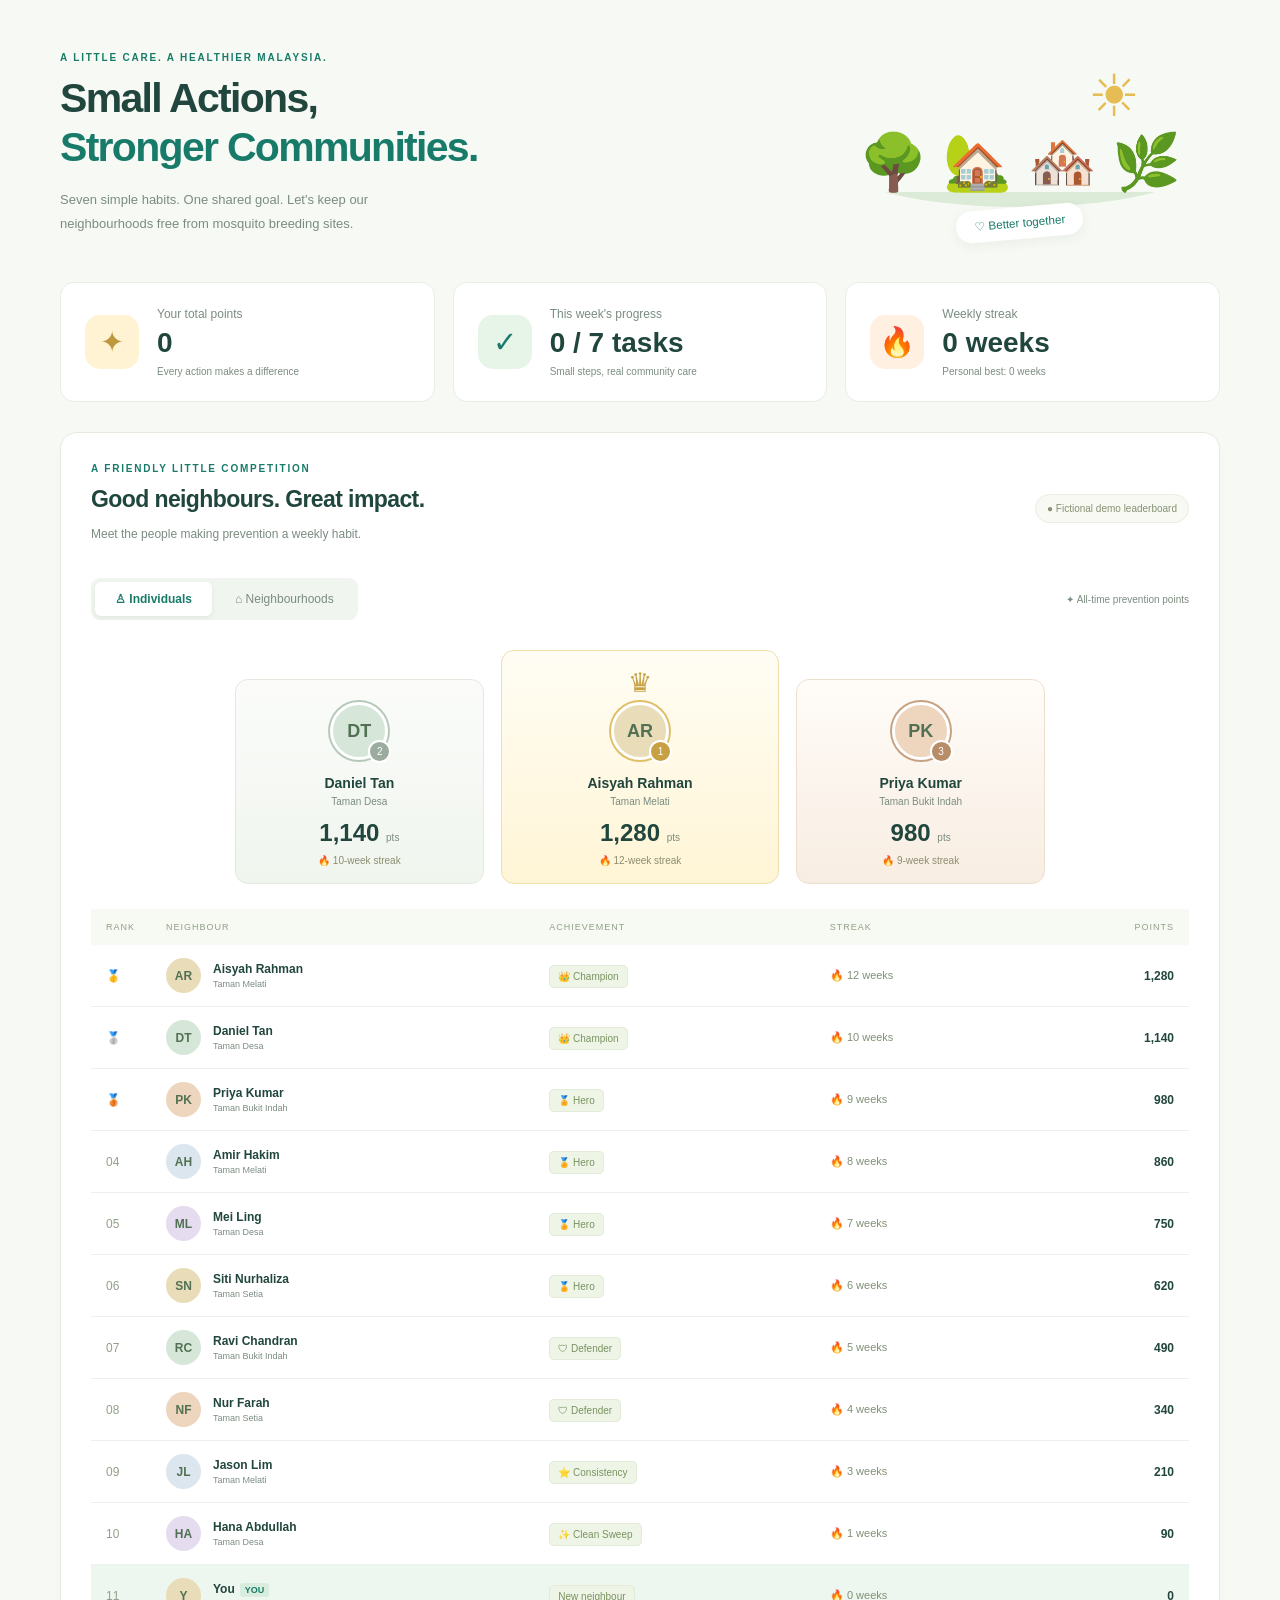
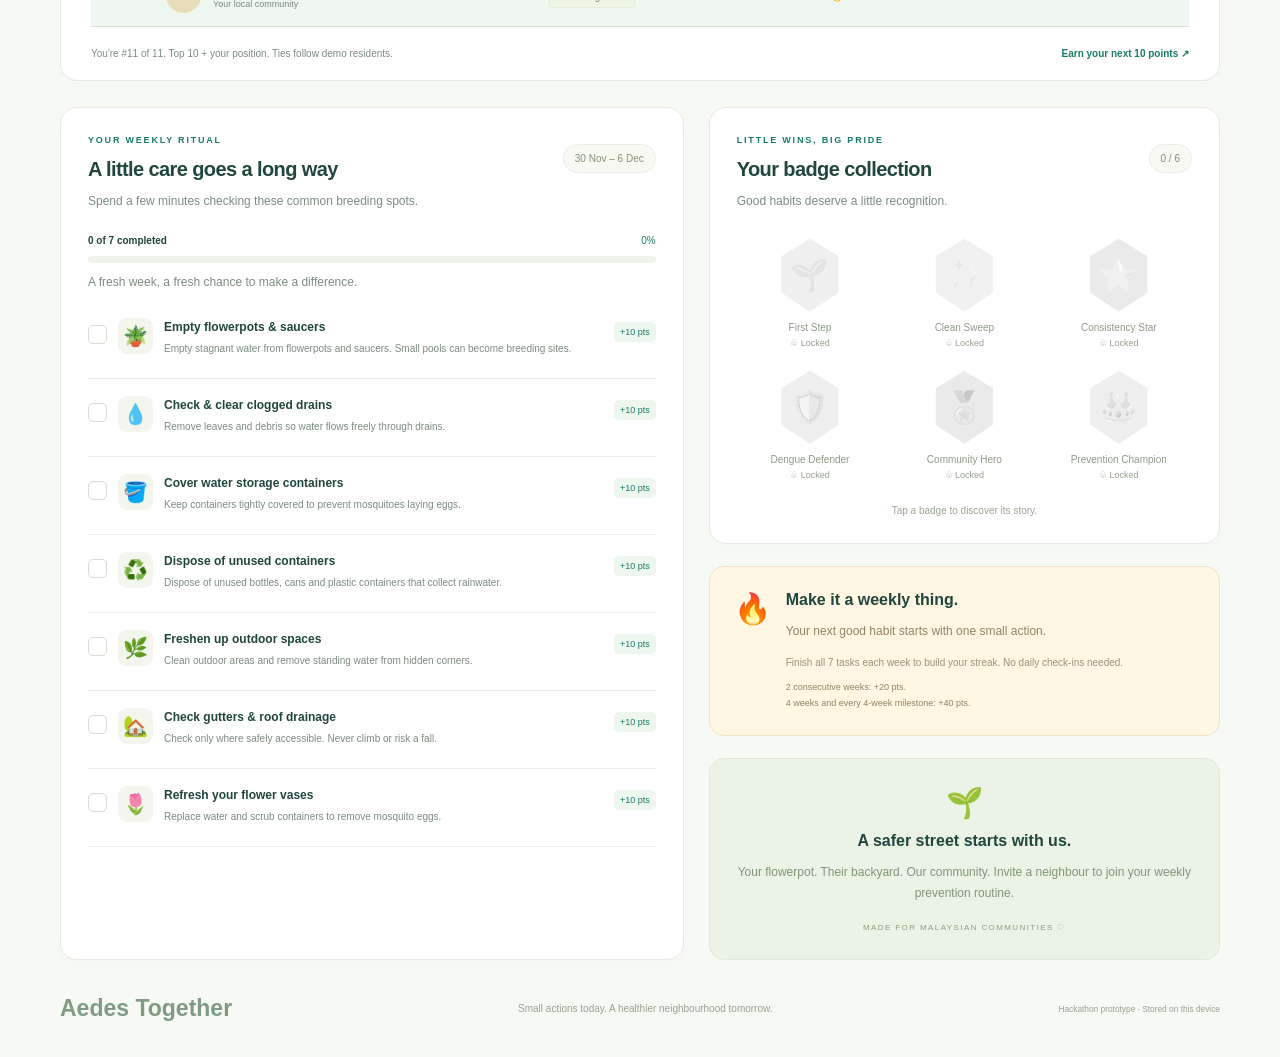
==== index.html @ 58d5ce77 "leaderboard" ====
﻿<!doctype html><html lang="en"><head><meta charset="UTF-8"><meta name="viewport" content="width=device-width,initial-scale=1"><title>Aedes Together</title><link rel="stylesheet" href="style.css"><script defer src="script.js"></script></head><body><main><section class="welcome"><div><p class="eyebrow">A LITTLE CARE. A HEALTHIER MALAYSIA.</p><h1>Small Actions,<br><em>Stronger Communities.</em></h1><p>Seven simple habits. One shared goal. Let's keep our<br> neighbourhoods free from mosquito breeding sites.</p></div><div class="illustration" aria-hidden="true"><span>☀</span><div>🌳 🏡 🏘️ 🌿</div><small>♡ Better together</small></div></section><section class="stats"><article><span class="stat-icon">✦</span><div><p>Your total points</p><strong id="points">0</strong><small>Every action makes a difference</small></div></article><article><span class="stat-icon mint">✓</span><div><p>This week's progress</p><strong id="summary">0 / 7</strong><small>Small steps, real community care</small></div></article><article><span class="stat-icon peach">🔥</span><div><p>Weekly streak</p><strong id="streak">0 weeks</strong><small id="best">Personal best: 0 weeks</small></div></article></section><section class="panel community" id="community"><div class="heading"><div><p class="eyebrow">A FRIENDLY LITTLE COMPETITION</p><h2>Good neighbours. Great impact.</h2><p>Meet the people making prevention a weekly habit.</p></div><span class="chip">● Fictional demo leaderboard</span></div><div class="toolbar"><div class="tabs" role="group" aria-label="Leaderboard type"><button id="individual" aria-pressed="true">♙ Individuals</button><button id="neighbourhood" aria-pressed="false">⌂ Neighbourhoods</button></div><small>✦ All-time prevention points</small></div><div class="podium" id="podium"></div><div class="table-wrap"><table><caption class="sr-only">Prevention points leaderboard</caption><thead><tr><th>RANK</th><th id="nameHeading">NEIGHBOUR</th><th>ACHIEVEMENT</th><th>STREAK</th><th>POINTS</th></tr></thead><tbody id="rows"></tbody></table></div><div class="leader-footer"><span id="rank"></span><a href="#checklist">Earn your next 10 points ↗</a></div></section><div class="columns"><section class="panel" id="checklist"><div class="heading"><div><p class="eyebrow">YOUR WEEKLY RITUAL</p><h2>A little care goes a long way</h2></div><span class="chip" id="week"></span></div><p class="copy">Spend a few minutes checking these common breeding spots.</p><div class="progress-label"><b id="progressText"></b><span id="percent"></span></div><div class="track"><div id="fill"></div></div><p id="message" class="copy" aria-live="polite"></p><div id="tasks"></div></section><aside><section class="panel" id="achievements"><div class="heading"><div><p class="eyebrow">LITTLE WINS, BIG PRIDE</p><h2>Your badge collection</h2></div><span class="chip" id="badgeCount"></span></div><p class="copy">Good habits deserve a little recognition.</p><div id="badges" class="badges"></div><p class="hint">Tap a badge to discover its story.</p></section><section class="habit"><span>🔥</span><div><h3>Make it a weekly thing.</h3><p id="encouragement"></p><small>Finish all 7 tasks each week to build your streak. No daily check-ins needed.</small><p class="reward">2 consecutive weeks: +20 pts.<br>4 weeks and every 4-week milestone: +40 pts.</p></div></section><section class="together"><span>🌱</span><h3>A safer street starts with us.</h3><p>Your flowerpot. Their backyard. Our community. Invite a neighbour to join your weekly prevention routine.</p><small>MADE FOR MALAYSIAN COMMUNITIES ♡</small></section></aside></div><footer><b>Aedes Together</b><span>Small actions today. A healthier neighbourhood tomorrow.</span><small>Hackathon prototype · Stored on this device</small></footer></main><dialog id="badgeModal"><button class="close" aria-label="Close">×</button><div id="badgeDetail"></div></dialog><div id="toast" role="status"></div><div id="confetti" aria-hidden="true"></div></body></html>
---- style.css ----
﻿/* Responsive, scoped dashboard styles. No assets or build tools required. */
:root{--ink:#20463d;--teal:#187b69;--muted:#7b8c80;--line:#e8eee5}*{box-sizing:border-box}html{scroll-behavior:smooth;scroll-padding-top:20px}body{margin:0;background:#f7f9f4;color:var(--ink);font:14px 'Segoe UI',Arial,sans-serif}button,input{font:inherit}button,a{touch-action:manipulation}button{cursor:pointer}a{color:inherit;text-decoration:none}button:focus-visible,a:focus-visible,input:focus-visible{outline:3px solid #d6ad44;outline-offset:4px}.avatar{display:inline-flex;width:35px;height:35px;align-items:center;justify-content:center;border-radius:50%;background:#dcecdf;font-size:12px;color:#527154;font-weight:700;flex-shrink:0}main{max-width:1208px;padding:0 24px;margin:auto}.welcome{display:flex;align-items:center;justify-content:space-between;padding:52px 0 34px}.eyebrow{font-size:10px;font-weight:700;letter-spacing:1.8px;color:var(--teal);margin:0 0 11px}h1{font-size:41px;letter-spacing:-1.7px;line-height:1.2;margin:0 0 16px;font-weight:750}h1 em{font-style:normal;color:var(--teal)}.welcome p:last-child{line-height:1.8;color:var(--muted);font-size:13px}.illustration{width:340px;text-align:center;position:relative;margin-right:30px}.illustration>span{display:block;font-size:58px;color:#e6bd54;text-align:right;padding-right:50px}.illustration>div{font-size:55px;background:linear-gradient(transparent 80%,#dcebd7 80%);border-radius:50%;padding-bottom:12px;white-space:nowrap}.illustration small{display:inline-block;padding:9px 18px;background:white;border-radius:25px;transform:rotate(-5deg);box-shadow:0 3px 12px #264f3610;color:var(--teal)}.stats{display:grid;grid-template-columns:repeat(3,1fr);gap:18px;margin-bottom:30px}.stats article{background:white;border:1px solid var(--line);border-radius:14px;display:flex;align-items:center;padding:24px;gap:18px}.stat-icon{height:54px;width:54px;background:#fff3d3;border-radius:15px;display:grid;place-items:center;font-size:29px;color:#bd983e}.stat-icon.mint{background:#e7f4e8;color:var(--teal)}.stat-icon.peach{background:#fff0e1}.stats p{font-size:12px;color:var(--muted);margin:0 0 6px}.stats strong{font-size:28px}.stats small{display:block;font-size:10px;color:var(--muted);margin-top:7px}.panel{background:white;border:1px solid #e4ebe0;border-radius:17px;padding:27px;box-shadow:0 4px 18px #264c3003}.community{margin-bottom:26px;padding:30px 30px 0}.heading{display:flex;justify-content:space-between;align-items:center;gap:14px}h2{font-size:23px;letter-spacing:-.6px;margin:0;line-height:1.3}.heading p:not(.eyebrow),.copy{font-size:12px;line-height:1.7;color:var(--muted);margin:9px 0}.chip{font-size:10px;border:1px solid var(--line);border-radius:18px;padding:8px 11px;background:#f7f9f2;color:#859274;white-space:nowrap}.toolbar{display:flex;align-items:center;justify-content:space-between;margin-top:25px}.toolbar>small{font-size:10px;color:var(--muted)}.tabs{display:flex;background:#f1f5ef;padding:4px;border-radius:9px;gap:3px}.tabs button{border:0;padding:10px 20px;background:transparent;color:var(--muted);font-size:12px;border-radius:6px}.tabs button[aria-pressed=true]{color:var(--teal);background:white;box-shadow:0 2px 5px #23472712;font-weight:600}.podium{display:grid;grid-template-columns:1fr 1.12fr 1fr;align-items:end;max-width:810px;gap:17px;margin:30px auto 25px}.podium-card{text-align:center;border:1px solid #e2e9df;background:linear-gradient(#fbfcfa,#f0f5ee);border-radius:13px;padding:22px 10px 17px}.podium-card.gold{background:linear-gradient(#fffdf4,#fff5d6);border-color:#efdfac;padding-top:16px}.podium-card.bronze{background:linear-gradient(#fffcf8,#f8ede2);border-color:#eddfce}.crown{font-size:27px;color:#c7a244;display:block;height:35px}.podium-avatar{position:relative;width:58px;margin:auto}.podium-avatar .avatar{height:58px;width:58px;border:3px solid white;box-shadow:0 0 0 2px #b6c9b9;font-size:18px}.gold .podium-avatar .avatar{box-shadow:0 0 0 2px #dfbf65}.bronze .podium-avatar .avatar{box-shadow:0 0 0 2px #c5a180}.medal{position:absolute;bottom:-3px;right:-3px;background:#9bac9f;color:white;font-size:10px;border:2px solid white;border-radius:50%;height:23px;width:23px;display:grid;place-items:center}.gold .medal{background:#c7a044}.bronze .medal{background:#b68d66}.podium-card h3{font-size:14px;margin:15px 0 5px}.podium-card p{font-size:10px;color:var(--muted);margin:0 0 12px}.podium-points{font-size:24px;font-weight:750}.podium-points small{font-size:10px;font-weight:400;color:var(--muted)}.podium-card>small{display:block;font-size:10px;color:#8c8d70;margin-top:8px}.table-wrap{overflow-x:auto}table{border-collapse:collapse;width:100%;font-size:12px}th{text-align:left;background:#f7f9f3;font-size:9px;letter-spacing:1px;color:#91a088;padding:13px 15px;font-weight:500}td{padding:13px 15px;border-bottom:1px solid #edf1e9}td:last-child,th:last-child{text-align:right}td:last-child{font-weight:750}td:first-child{width:60px;color:#91a088}.resident{display:flex;align-items:center;gap:12px;font-weight:600}.resident small{display:block;font-size:9px;color:var(--muted);font-weight:400;margin-top:3px}.tag{background:#eef5e7;border:1px solid #e3ecd9;border-radius:5px;padding:5px 8px;color:#799260;font-size:10px;white-space:nowrap}.streak-cell{font-size:11px;color:#809077;white-space:nowrap}.you{background:#edf7ef}.you td{border-bottom-color:#d5e8d8}.you-label{font-size:9px;color:var(--teal);background:#d8eddd;border-radius:3px;padding:2px 5px;margin-left:5px}.leader-footer{display:flex;justify-content:space-between;gap:25px;padding:18px 0;font-size:10px;line-height:1.7;color:var(--muted)}.leader-footer a{color:var(--teal);font-weight:600;white-space:nowrap}.columns{display:grid;grid-template-columns:1.22fr 1fr;gap:25px}.columns h2{font-size:20px}.columns .eyebrow{font-size:9px}.progress-label{display:flex;justify-content:space-between;margin:23px 0 10px;font-size:10px}.progress-label span{color:var(--teal)}.track{height:7px;background:#edf3e8;border-radius:7px;overflow:hidden}.track div{height:100%;background:#61aa85;transition:width .6s ease;border-radius:7px}.task{display:flex;align-items:flex-start;gap:11px;padding:17px 0;border-bottom:1px solid var(--line)}.task input{appearance:none;width:19px;height:19px;border:1.5px solid #d4dfd0;border-radius:5px;flex-shrink:0;margin:7px 0 0;display:grid;place-items:center;cursor:pointer}.task input:checked{background:var(--teal);border-color:var(--teal)}.task input:checked:after{content:'✓';color:white;font-size:13px}.task-icon{width:35px;height:36px;display:grid;place-items:center;background:#f2f6ec;border-radius:9px;font-size:20px;flex-shrink:0}.task-copy{flex:1}.task label{font-size:12px;font-weight:600;line-height:1.5;cursor:pointer}.task p{font-size:10px;color:var(--muted);line-height:1.7;margin:4px 0}.task.done label{color:#619275}.task-points{font-size:9px;color:var(--teal);background:#eef7ed;padding:5px 6px;border-radius:5px;white-space:nowrap;margin-top:4px}.status{font-size:9px;color:#649174}.notice{font-size:10px;line-height:1.8;background:#f5f7ef;border-radius:8px;padding:13px;color:#829176;margin:18px 0 0}aside{display:flex;flex-direction:column;gap:22px}.badges{display:grid;grid-template-columns:repeat(3,1fr);gap:23px 8px;margin-top:27px}.badge{border:0;background:transparent;padding:0;text-align:center;color:var(--ink)}.badge-art{display:grid;place-items:center;width:65px;height:73px;margin:0 auto 10px;background:var(--color);clip-path:polygon(50% 0,94% 24%,94% 74%,50% 100%,6% 74%,6% 24%);font-size:31px;transition:transform .2s}.badge:hover .badge-art{transform:translateY(-4px) rotate(4deg)}.badge.locked .badge-art{filter:grayscale(1);opacity:.35}.badge b{display:block;font-size:10px;font-weight:500}.badge small{display:block;color:#95a18e;font-size:9px;margin-top:5px}.badge.locked b{color:#8e9b88}.hint{font-size:10px;color:#9aa691;text-align:center;margin:25px 0 0}.habit{display:flex;gap:15px;padding:24px;border:1px solid #eee3c5;border-radius:15px;background:#fff6e3}.habit>span{font-size:30px}h3{margin:0 0 10px;font-size:16px}.habit p{font-size:12px;color:#8f8466;line-height:1.7}.habit small{font-size:10px;color:#9c9278;line-height:1.7}.habit .reward{font-size:9px;margin-bottom:0}.together{padding:26px;text-align:center;background:#eaf3e5;border:1px solid #dfe9d7;border-radius:15px}.together>span{font-size:30px;display:block;margin-bottom:12px}.together p{font-size:12px;line-height:1.8;color:#809578}.together small{font-size:8px;letter-spacing:1.4px;color:#8a9d7d}footer{display:flex;align-items:center;justify-content:space-between;gap:20px;padding:35px 0;color:#96a18f;font-size:10px}footer b{font-size:23px;color:#7f9b80}dialog{border:1px solid var(--line);border-radius:20px;width:calc(100% - 32px);max-width:430px;padding:32px;color:var(--ink);box-shadow:0 20px 90px #153d3840}dialog::backdrop{background:#20493f70;backdrop-filter:blur(4px)}dialog p{font-size:13px;line-height:1.8;color:var(--muted)}.close{position:absolute;right:13px;top:12px;width:30px;height:30px;border:0;border-radius:50%;background:#f0f4ec;color:var(--muted);font-size:22px}#badgeDetail{text-align:center;padding-top:20px}#badgeDetail .badge-art{width:95px;height:105px;font-size:44px}#toast{position:fixed;bottom:24px;left:50%;transform:translate(-50%,20px);opacity:0;transition:.3s;background:var(--ink);color:white;border-radius:12px;padding:15px 23px;z-index:10;max-width:90vw;font-size:12px;text-align:center;pointer-events:none}#toast.show{opacity:1;transform:translate(-50%,0)}#confetti{position:fixed;inset:0;pointer-events:none;overflow:hidden;z-index:20}.confetti{position:absolute;top:-20px;width:9px;height:13px;animation:fall 1.8s ease-in forwards}@keyframes fall{to{transform:translateY(105vh) rotate(600deg);opacity:0}}.earned{animation:pop .7s}@keyframes pop{50%{transform:scale(1.12)}}.sr-only{position:absolute;width:1px;height:1px;overflow:hidden;clip:rect(0,0,0,0)}
@media(max-width:1000px){.stats article{padding:18px;gap:12px}.stat-icon{width:42px;height:46px;font-size:24px}.illustration{margin:0;transform:scale(.85)}.columns{gap:18px}.panel{padding:22px}.community{padding-bottom:0}.heading{flex-wrap:wrap}.columns h2{font-size:19px}}@media(max-width:720px){main{padding:0 16px}.welcome{padding:32px 0 22px}.welcome .eyebrow{font-size:8px;letter-spacing:1.2px}h1{font-size:32px}.welcome p:last-child{font-size:12px}.welcome br:last-child{display:none}.illustration{display:none}.stats{gap:8px;margin-bottom:22px}.stats article{padding:14px 10px;display:block}.stat-icon{width:32px;height:33px;font-size:20px;border-radius:9px;margin-bottom:12px}.stats p{font-size:9px}.stats strong{font-size:22px}.stats small{font-size:8px;line-height:1.6}.community{padding:22px 15px 0}.heading h2{font-size:21px}.chip{font-size:8px;padding:6px 8px}.toolbar{margin-top:20px}.toolbar>small{display:none}.tabs{width:100%}.tabs button{flex:1;padding:10px;font-size:11px}.podium{gap:7px;margin-top:23px}.podium-card{padding:17px 5px 13px}.podium-card h3{font-size:11px}.podium-card p{font-size:8px;min-height:22px;line-height:1.5}.podium-avatar,.podium-avatar .avatar{width:46px;height:46px}.podium-avatar .avatar{font-size:14px}.podium-points{font-size:20px}.podium-card>small{font-size:8px}.medal{width:20px;height:20px}.table-wrap{margin:0 -6px}th,td{padding:12px 7px}th{font-size:8px}td:first-child{width:33px}th:nth-child(3),td:nth-child(3){display:none}.resident{gap:7px;font-size:10px}.resident .avatar{width:29px;height:29px;font-size:10px}.resident small{font-size:8px}.streak-cell{font-size:9px}td:last-child{font-size:11px}.leader-footer{font-size:9px;gap:15px}.leader-footer a{white-space:normal;min-width:100px;max-width:115px}.columns{grid-template-columns:1fr}.panel{padding:23px 18px}.community{padding:22px 15px 0}.task{gap:9px}.task label{font-size:11px}.task-icon{width:31px;font-size:18px}.task-points{font-size:8px}.badges{gap:25px 10px}.badge-art{width:70px;height:78px}.badge b{font-size:11px}footer{flex-wrap:wrap;justify-content:center;text-align:center;gap:10px;padding:30px 0}footer>span{width:100%}}@media(prefers-reduced-motion:reduce){*,*:before,*:after{animation:none!important;transition:none!important;scroll-behavior:auto!important}}
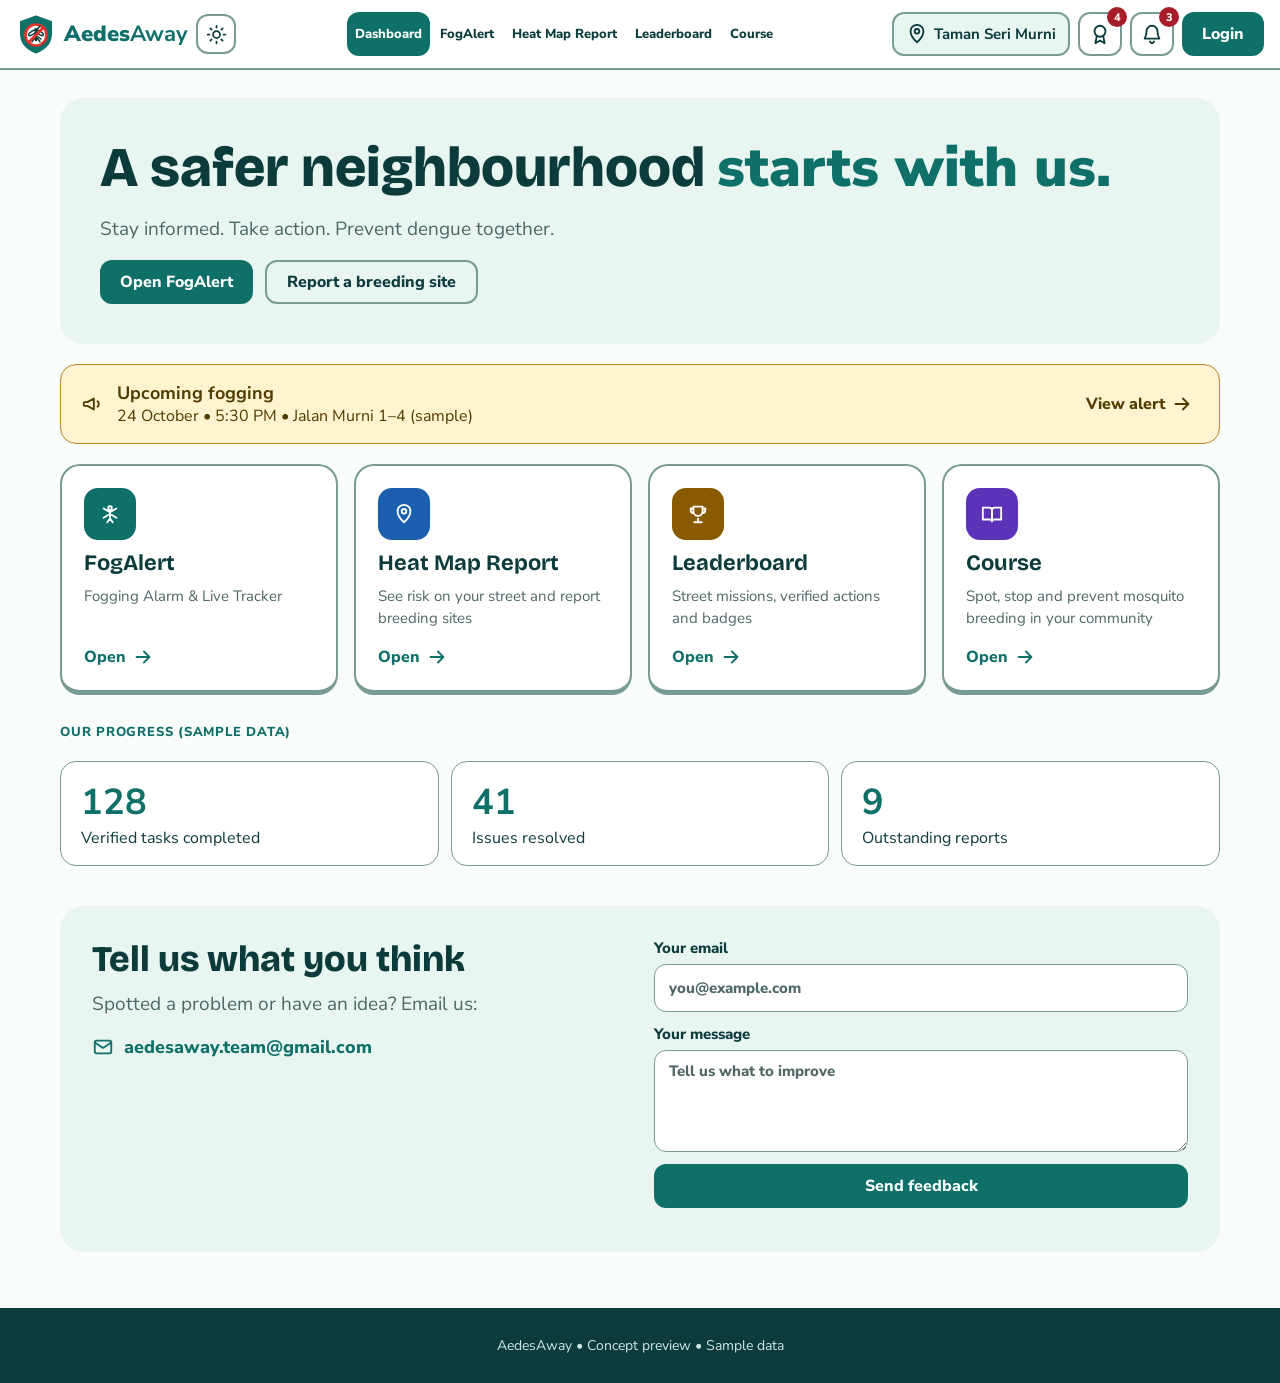
==== commit 24702b61: "Publish AedesAway standalone website" ====
--- a/index.html
+++ b/index.html
@@ -1,2 +1,48 @@
-﻿<!doctype html><html lang="en"><head><meta charset="UTF-8"><meta name="viewport" content="width=device-width,initial-scale=1"><title>Aedes Together</title><link rel="stylesheet" href="style.css"><script defer src="script.js"></script></head><body><main><section class="welcome"><div><p class="eyebrow">A LITTLE CARE. A HEALTHIER MALAYSIA.</p><h1>Small Actions,<br><em>Stronger Communities.</em></h1><p>Seven simple habits. One shared goal. Let's keep our<br> neighbourhoods free from mosquito breeding sites.</p></div><div class="illustration" aria-hidden="true"><span>☀</span><div>🌳 🏡 🏘️ 🌿</div><small>♡ Better together</small></div></section><section class="stats"><article><span class="stat-icon">✦</span><div><p>Your total points</p><strong id="points">0</strong><small>Every action makes a difference</small></div></article><article><span class="stat-icon mint">✓</span><div><p>This week's progress</p><strong id="summary">0 / 7</strong><small>Small steps, real community care</small></div></article><article><span class="stat-icon peach">🔥</span><div><p>Weekly streak</p><strong id="streak">0 weeks</strong><small id="best">Personal best: 0 weeks</small></div></article></section><section class="panel community" id="community"><div class="heading"><div><p class="eyebrow">A FRIENDLY LITTLE COMPETITION</p><h2>Good neighbours. Great impact.</h2><p>Meet the people making prevention a weekly habit.</p></div><span class="chip">● Fictional demo leaderboard</span></div><div class="toolbar"><div class="tabs" role="group" aria-label="Leaderboard type"><button id="individual" aria-pressed="true">♙ Individuals</button><button id="neighbourhood" aria-pressed="false">⌂ Neighbourhoods</button></div><small>✦ All-time prevention points</small></div><div class="podium" id="podium"></div><div class="table-wrap"><table><caption class="sr-only">Prevention points leaderboard</caption><thead><tr><th>RANK</th><th id="nameHeading">NEIGHBOUR</th><th>ACHIEVEMENT</th><th>STREAK</th><th>POINTS</th></tr></thead><tbody id="rows"></tbody></table></div><div class="leader-footer"><span id="rank"></span><a href="#checklist">Earn your next 10 points ↗</a></div></section><div class="columns"><section class="panel" id="checklist"><div class="heading"><div><p class="eyebrow">YOUR WEEKLY RITUAL</p><h2>A little care goes a long way</h2></div><span class="chip" id="week"></span></div><p class="copy">Spend a few minutes checking these common breeding spots.</p><div class="progress-label"><b id="progressText"></b><span id="percent"></span></div><div class="track"><div id="fill"></div></div><p id="message" class="copy" aria-live="polite"></p><div id="tasks"></div></section><aside><section class="panel" id="achievements"><div class="heading"><div><p class="eyebrow">LITTLE WINS, BIG PRIDE</p><h2>Your badge collection</h2></div><span class="chip" id="badgeCount"></span></div><p class="copy">Good habits deserve a little recognition.</p><div id="badges" class="badges"></div><p class="hint">Tap a badge to discover its story.</p></section><section class="habit"><span>🔥</span><div><h3>Make it a weekly thing.</h3><p id="encouragement"></p><small>Finish all 7 tasks each week to build your streak. No daily check-ins needed.</small><p class="reward">2 consecutive weeks: +20 pts.<br>4 weeks and every 4-week milestone: +40 pts.</p></div></section><section class="together"><span>🌱</span><h3>A safer street starts with us.</h3><p>Your flowerpot. Their backyard. Our community. Invite a neighbour to join your weekly prevention routine.</p><small>MADE FOR MALAYSIAN COMMUNITIES ♡</small></section></aside></div><footer><b>Aedes Together</b><span>Small actions today. A healthier neighbourhood tomorrow.</span><small>Hackathon prototype · Stored on this device</small></footer></main><dialog id="badgeModal"><button class="close" aria-label="Close">×</button><div id="badgeDetail"></div></dialog><div id="toast" role="status"></div><div id="confetti" aria-hidden="true"></div></body></html>
-
+<!doctype html>
+<html lang="en"><head><meta charset="utf-8"><meta name="viewport" content="width=device-width,initial-scale=1"><title>AedesAway – Dashboard</title>
+<script>try{var m=localStorage.getItem("aedesaway:theme:v1")||"auto";document.documentElement.dataset.theme=m==="dark"||(m!=="light"&&matchMedia("(prefers-color-scheme: dark)").matches)?"dark":"light"}catch{document.documentElement.dataset.theme=matchMedia("(prefers-color-scheme: dark)").matches?"dark":"light"}</script>
+<link href="https://fonts.googleapis.com/css2?family=Bricolage+Grotesque:wght@600;800&family=Nunito+Sans:wght@400;700&display=swap" rel="stylesheet">
+<style>:root{--shared-bg:#f8fcfa;--shared-card:#fff;--shared-soft:#e8f5f1;--shared-text:#0b3b3a;--shared-muted:#4f6866;--shared-accent:#0f6f69;--shared-button:#0f6f69;--shared-border:#789b94;--shared-scheme:light;background:var(--shared-bg);color:var(--shared-text);font-family:'Nunito Sans',system-ui,sans-serif}:root[data-theme=dark]{--shared-bg:#0b1e1c;--shared-card:#142d2a;--shared-soft:#1c3b35;--shared-text:#f0f8f5;--shared-muted:#b5cfca;--shared-accent:#83e1cd;--shared-button:#176b60;--shared-border:#789c96;--shared-scheme:dark;color-scheme:dark}body{margin:0;background:var(--shared-bg)}*{box-sizing:border-box}</style><style id="shared-page-style" type="text/plain">:host{--aa-bg:var(--shared-bg)!important;--aa-surface:var(--shared-card)!important;--aa-soft:var(--shared-soft)!important;--aa-text:var(--shared-text)!important;--aa-muted:var(--shared-muted)!important;--aa-accent:var(--shared-accent)!important;--aa-border:var(--shared-border)!important;--bg:var(--shared-bg)!important;--sf:var(--shared-card)!important;--card:var(--shared-card)!important;--c:var(--shared-card)!important;--ink:var(--shared-text)!important;--t:var(--shared-text)!important;--mu:var(--shared-muted)!important;--mut:var(--shared-muted)!important;--muted:var(--shared-muted)!important;--m:var(--shared-muted)!important;--line:var(--shared-border)!important;--ln:var(--shared-border)!important;--bd:var(--shared-border)!important;--brand:var(--shared-accent)!important;--tl:var(--shared-accent)!important;--teal:var(--shared-accent)!important;--g:var(--shared-accent)!important;--bt:var(--shared-button)!important;--on:#fff!important;display:block;color:var(--shared-text);background:var(--shared-bg);color-scheme:var(--shared-scheme)}:host([hidden]){display:none!important}*,*::before,*::after{font-family:'Nunito Sans',system-ui,sans-serif!important}h1,h2,h3{font-family:'Bricolage Grotesque','Trebuchet MS',sans-serif!important}.page-body{margin:0;background:var(--shared-bg)!important;color:var(--shared-text)!important;min-height:0}.card,.panel,.stats article,.badge-party-card,dialog,.pop,.bt,.badge-unlock-popup,.animation-preview,.preview-stage{background:var(--shared-card)!important;color:var(--shared-text)!important;border-color:var(--shared-border)!important}input,textarea,select,option{background:var(--shared-card)!important;color:var(--shared-text)!important;border-color:var(--shared-border)!important}h1,h2,h3,label,th,td,.badge b,.badge-unlock-popup strong,.badge-party-card strong{color:var(--shared-text)!important}p,small,.copy,.mut,.hint,.sub,.sm,.badge-party-kicker{color:var(--shared-muted)}.btn:not(.o):not(.s),button[type=submit]{background:var(--shared-button)!important;color:#fff!important}.btn.o,.btn.s,.tabs,.tag,th,.task-icon,.chip,.story{background:var(--shared-soft)!important;color:var(--shared-text)!important}.track,.prog,.bar:not(header .bar){border-color:var(--shared-border)}:host([data-theme=dark]) .podium-card,:host([data-theme=dark]) .habit,:host([data-theme=dark]) .together,:host([data-theme=dark]) .notice,:host([data-theme=dark]) .map,:host([data-theme=dark]) .task,:host([data-theme=dark]) .you{background:var(--shared-soft)!important;color:var(--shared-text)!important}:host([data-theme=dark]) .badge-unlock-popup p,:host([data-theme=dark]) .animation-preview{--ink:var(--shared-text);--muted:var(--shared-muted);color:var(--shared-text)!important}header .tools{flex-wrap:wrap}.shared-theme{display:flex;align-items:center;gap:6px;font-size:13px}.shared-theme select{width:auto;min-height:36px;padding:5px;border-radius:8px}nav{flex-wrap:wrap}:host([shell-only]) main,:host([shell-only]) footer{display:none!important}@media(max-width:700px){header .tools{gap:8px}header .loc{display:none}.shared-theme{font-size:12px}}header{background:var(--shared-card)!important;color:var(--shared-text)!important}header h1,header h2{color:var(--shared-text)!important}.leaflet-control-attribution{background:var(--shared-card)!important;color:var(--shared-muted)!important}.leaflet-control-attribution a{color:var(--shared-accent)!important}</style></head><body><div id="pages"></div><noscript>This website needs JavaScript for its original interactive features.</noscript>
+<script id="page-data" type="application/json">[{"name":"dashboard.html","styles":"\r\n:host{--bg:#fbfdfc;--sf:#fff;--ink:#0b3b3a;--mu:#4f6866;--ln:#dcebe8;--tl:#0f6f69;--bt:#0f6f69;--mint:#e8f5f1;--amb:#fdf1d6;--ambt:#5c3b00;--ambl:#f0d9a0;--red:#b3261e;color-scheme:light;box-sizing:border-box;padding-top:env(safe-area-inset-top,0px);padding-bottom:env(safe-area-inset-bottom,0px)}\r\n@media (prefers-color-scheme:dark){:host:not([data-theme=\"light\"]){--bg:#0c1a19;--sf:#122a29;--ink:#e6f4f1;--mu:#a9c4bf;--ln:#254443;--tl:#5fd0c4;--bt:#157f75;--mint:#12302e;--amb:#3a2e12;--ambt:#ffe3a3;--ambl:#5c4a1c;color-scheme:dark}}\r\n:host([data-theme=\"dark\"]){--bg:#0c1a19;--sf:#122a29;--ink:#e6f4f1;--mu:#a9c4bf;--ln:#254443;--tl:#5fd0c4;--bt:#157f75;--mint:#12302e;--amb:#3a2e12;--ambt:#ffe3a3;--ambl:#5c4a1c;color-scheme:dark}\r\n*{box-sizing:border-box}\r\n:host{scroll-padding-top:env(safe-area-inset-top,0px)}\r\n.page-body{margin:0;background:var(--bg);color:var(--ink);font-family:'Nunito',system-ui,sans-serif;font-size:16px}\r\n.page-body::before{content:\"\";position:fixed;inset:0 0 auto;height:env(safe-area-inset-top,0px);background:var(--sf);z-index:30}\r\nbutton{font:inherit;cursor:pointer;color:inherit}\r\nheader{position:sticky;top:env(safe-area-inset-top,0px);z-index:20;background:var(--sf);border-bottom:2px solid var(--ln)}\r\n.bar{max-width:1200px;margin:0 auto;display:flex;align-items:center;gap:12px;padding:0 20px;height:68px}\r\n.logo{display:flex;align-items:center;gap:8px;font-weight:900;font-size:22px;background:none;border:0;padding:0;color:var(--ink)}\r\n.logo svg{width:40px;height:40px;color:var(--tl)}.logo b{color:var(--tl)}\r\nnav{display:flex;gap:4px;margin-left:16px;flex:1}\r\n.nv{background:none;border:0;border-radius:12px;padding:0 14px;min-height:44px;font-weight:800}\r\n.nv:hover{background:var(--mint)}.nv[aria-current=\"page\"]{background:var(--mint);color:var(--tl)}\r\n.tools{display:flex;align-items:center;gap:8px;margin-left:auto}\r\n.ic{width:22px;height:22px;fill:none;stroke:currentColor;stroke-width:2;stroke-linecap:round;stroke-linejoin:round}\r\n.ib{position:relative;width:44px;height:44px;border:2px solid var(--ln);border-radius:12px;background:var(--sf);display:grid;place-items:center}\r\n.ib:hover{border-color:var(--tl)}\r\n.cnt{position:absolute;top:-7px;right:-7px;min-width:20px;height:20px;padding:0 4px;border-radius:10px;background:var(--red);color:#fff;font-size:11px;font-weight:800;display:grid;place-items:center}\r\n.cnt[hidden]{display:none}\r\n.btn{min-height:44px;padding:0 20px;border:0;border-radius:12px;background:var(--bt);color:#fff;font-weight:800;display:inline-flex;align-items:center;justify-content:center;gap:8px}\r\n.btn.o{background:none;border:2px solid var(--tl);color:var(--tl)}\r\n.loc{display:flex;align-items:center;gap:6px;border:2px solid var(--ln);border-radius:12px;min-height:44px;padding:0 12px;background:var(--mint);font-weight:700;font-size:15px}\r\n#menu-btn{display:none}\r\n.pw{position:relative}\r\n.pop{position:absolute;right:0;top:54px;width:min(330px,calc(100vw - 32px));background:var(--sf);border:2px solid var(--ln);border-radius:16px;padding:8px;box-shadow:0 10px 28px rgba(0,0,0,.18)}\r\n.pop[hidden]{display:none}\r\n.nt{display:block;width:100%;text-align:left;background:none;border:0;border-radius:10px;padding:10px 12px;font-size:15px;line-height:1.4}\r\n.nt:hover{background:var(--mint)}.nt.rd{opacity:.55}\r\nmain{max-width:1200px;margin:0 auto;padding:28px 20px 56px}\r\n.view[hidden]{display:none}\r\n.hero{background:var(--mint);border-radius:24px;padding:40px;display:grid;gap:18px}\r\nh1{margin:0;font-size:clamp(32px,6vw,56px);line-height:1.08;font-weight:900}h1 em{font-style:normal;color:var(--tl)}\r\nh2{margin:0;font-size:clamp(26px,4vw,36px);font-weight:900}\r\n.sub{margin:0;font-size:19px;color:var(--mu)}\r\n.row{display:flex;gap:12px;flex-wrap:wrap}\r\n.strip{display:flex;gap:14px;flex-wrap:wrap;align-items:center;background:var(--amb);border:1px solid var(--ambl);color:var(--ambt);border-radius:16px;padding:16px 20px;margin-top:20px}\r\n.strip div{flex:1;min-width:200px}.strip b{display:block;font-size:18px}\r\n.strip button{background:none;border:0;font-weight:800;min-height:44px;display:flex;align-items:center;gap:6px}\r\n.g4{display:grid;grid-template-columns:repeat(auto-fit,minmax(240px,1fr));gap:16px;margin-top:20px}\r\n.fn{text-align:left;background:var(--sf);border:2px solid var(--ln);border-bottom-width:5px;border-radius:20px;padding:22px;display:flex;flex-direction:column;gap:10px;transition:transform .1s}\r\n.fn:hover{transform:translateY(-3px);border-color:var(--c)}.fn:active{transform:translateY(1px)}\r\n.fn .t{width:52px;height:52px;border-radius:14px;background:var(--c);color:#fff;display:grid;place-items:center}\r\n.fn h3{margin:0;font-size:22px}.fn p{margin:0;color:var(--mu);line-height:1.45;font-size:15px}\r\n.fn .go{margin-top:auto;padding-top:6px;font-weight:800;display:flex;gap:6px;align-items:center}\r\n.stats{display:grid;grid-template-columns:repeat(auto-fit,minmax(180px,1fr));gap:12px;margin-top:20px}\r\n.st{background:var(--sf);border:1px solid var(--ln);border-radius:16px;padding:16px 20px;color:var(--mu)}.st b{display:block;font-size:36px;color:var(--tl)}\r\n.cap{font-size:13px;font-weight:800;letter-spacing:.06em;color:var(--tl);margin:28px 0 0}\r\n.vh{display:flex;align-items:center;gap:16px;flex-wrap:wrap;margin-bottom:20px}\r\n.ph{border:3px dashed var(--ln);border-radius:20px;min-height:360px;display:grid;place-items:center;text-align:center;padding:24px;color:var(--mu);line-height:1.6}\r\ncode{background:var(--mint);color:var(--ink);padding:2px 8px;border-radius:6px}\r\n.bg{display:grid;grid-template-columns:repeat(auto-fill,minmax(130px,1fr));gap:24px 12px;justify-items:center}\r\n.bt{background:none;border:0;display:flex;flex-direction:column;align-items:center;gap:5px;text-align:center;padding:4px;border-radius:14px;width:100%}\r\n.bt[aria-pressed=\"true\"]{background:var(--mint)}\r\n.bt span{font-weight:800;font-size:15px}.bt small{font-size:13px;font-weight:700;color:var(--mu)}\r\n.lk svg{filter:grayscale(1);opacity:.55}\r\n.story{margin-top:24px;background:var(--sf);border:2px solid var(--ln);border-radius:16px;padding:16px 20px;color:var(--mu)}\r\n.fb{background:var(--mint);border-radius:24px;padding:32px;margin-top:40px;display:grid;grid-template-columns:1fr 1fr;gap:28px}\r\nform{display:grid;gap:12px}label{display:grid;gap:6px;font-weight:800;font-size:15px}\r\ninput,textarea{width:100%;min-height:48px;border:1px solid var(--ln);border-radius:12px;padding:10px 14px;font:inherit;background:var(--sf);color:var(--ink)}\r\ndialog{border:2px solid var(--ln);border-radius:20px;background:var(--sf);color:var(--ink);padding:24px;width:min(380px,calc(100% - 32px))}\r\ndialog::backdrop{background:rgba(0,0,0,.5)}\r\nfooter{background:#0b3b3a;color:#cfe8e4;padding:28px 20px;text-align:center;font-size:14px}\r\n:focus-visible{outline:3px solid var(--tl);outline-offset:2px}\r\n@media (max-width:900px){\r\n#menu-btn{display:grid}.loc{display:none}\r\nnav{position:fixed;inset:calc(env(safe-area-inset-top,0px) + 68px) 0 0 0;background:var(--sf);flex-direction:column;margin:0;padding:16px;gap:6px;transform:translateX(100%);transition:transform .2s}\r\nnav.open{transform:none}.nv{text-align:left;font-size:18px;min-height:56px}\r\n.hero{padding:24px}.fb{grid-template-columns:1fr;padding:22px}.logo span{font-size:19px}}\r\n\n\r\n:host{--aa-progress:#0F6F69;--aa-track:#DCEBE8;--aa-bg:#F8FCFA;--aa-surface:#FFFFFF;--aa-soft:#E8F5F1;--aa-text:#0B3B3A;--aa-muted:#4F6866;--aa-accent:#0F6F69;--aa-border:#63877F;--aa-danger:#A51D27;--aa-warnbg:#FFF3D0;--aa-warntext:#513B00;--aa-okbg:#E2F2EA;--aa-oktext:#18593B;--aa-nobg:#FBE7E9;--aa-notext:#911C28;color-scheme:light;--bg:var(--aa-bg)!important;--sf:var(--aa-surface)!important;--card:var(--aa-surface)!important;--c:var(--aa-surface)!important;--ink:var(--aa-text)!important;--t:var(--aa-text)!important;--mut:var(--aa-muted)!important;--muted:var(--aa-muted)!important;--mu:var(--aa-muted)!important;--m:var(--aa-muted)!important;--line:var(--aa-border)!important;--ln:var(--aa-border)!important;--bd:var(--aa-border)!important;--mint:var(--aa-soft)!important;--tl:var(--aa-accent)!important;--teal:var(--aa-accent)!important;--brand:#0F6F69!important;--on:#FFFFFF!important;--bt:#0F6F69!important;--g:#0F6F69!important;--gd:#0B504B!important;--r:var(--aa-danger)!important;--red:#A51D27!important;--amb:var(--aa-warnbg)!important;--ambt:var(--aa-warntext)!important;--ambl:#B78926!important;--okbg:var(--aa-okbg)!important;--ok:var(--aa-oktext)!important;--nobg:var(--aa-nobg)!important;--no:var(--aa-notext)!important;}\r\n@media(prefers-color-scheme:dark){:host:not([data-theme=\"light\"]){--aa-progress:#83E1CD;--aa-track:#213F39;--aa-bg:#0B1E1C;--aa-surface:#142D2A;--aa-soft:#1C3B35;--aa-text:#F0F8F5;--aa-muted:#B5CFCA;--aa-accent:#83E1CD;--aa-border:#789C96;--aa-danger:#FFB5BC;--aa-warnbg:#41351A;--aa-warntext:#FFE39A;--aa-okbg:#173D2C;--aa-oktext:#ADE8C3;--aa-nobg:#48252C;--aa-notext:#FFBDC5;color-scheme:dark;}}\r\n:host([data-theme=\"dark\"]){--aa-progress:#83E1CD;--aa-track:#213F39;--aa-bg:#0B1E1C;--aa-surface:#142D2A;--aa-soft:#1C3B35;--aa-text:#F0F8F5;--aa-muted:#B5CFCA;--aa-accent:#83E1CD;--aa-border:#789C96;--aa-danger:#FFB5BC;--aa-warnbg:#41351A;--aa-warntext:#FFE39A;--aa-okbg:#173D2C;--aa-oktext:#ADE8C3;--aa-nobg:#48252C;--aa-notext:#FFBDC5;color-scheme:dark;}\r\n.page-body{background:var(--aa-bg)!important;color:var(--aa-text)!important}\r\ninput,textarea,select,option{background:var(--aa-surface)!important;color:var(--aa-text)!important;border-color:var(--aa-border)!important;caret-color:var(--aa-text)}\r\ninput::placeholder,textarea::placeholder{color:var(--aa-muted)!important;opacity:1}\r\ninput[type=checkbox],input[type=radio],input[type=range]{accent-color:#0F6F69}\r\n:focus-visible{outline:3px solid var(--aa-accent)!important;outline-offset:3px}\r\nh1,h2,h3,h4,p,label,dt,dd,th,td,summary,figcaption{color:inherit}\r\na{color:var(--aa-accent)}\r\n.mut,.copy,.hint,.sub,.sm,.info dt,.pre span,.stats small,.stats p,.stats span,.streak-cell,.resident small,.leader-footer,.status,.badge small,.badge.locked b,.together small,.together p,.habit p,.habit small,.eyebrow,small{color:var(--aa-muted)!important}\r\n.card,.panel,.stats article,.st,.fn,.podium-card,.story,.fig,dialog,.pop,.ai,.o,.sp,.ib{background:var(--aa-surface)!important;color:var(--aa-text)!important;border-color:var(--aa-border)!important}\r\n.hero,.fb,.loc,.together,.task-icon,.chip,.notice,.close,.you,.you-label,.task-points,.tip,.big,.habit,#app,#sidebar,#leaderboard{background:var(--aa-soft)!important;color:var(--aa-text)!important;border-color:var(--aa-border)!important}\r\nmain#app{background:var(--aa-soft)!important}\r\n#app>.big{background:transparent!important}\r\n#app>.big>.card{background:var(--aa-surface)!important}\r\n#app>.big>.card h2,#app>.hero h1{color:var(--aa-accent)!important}\r\n#app>.big>.card>p{color:var(--aa-muted)!important}\r\n#app>.big>.card>.row:last-child>span{background:var(--aa-soft)!important;color:var(--aa-accent)!important}\r\n#app>.big>.card::before{background-color:#F8FCFA}\r\n.page-body>header,.shell{background:var(--aa-surface)!important;color:var(--aa-text)!important;border-color:var(--aa-border)!important}\r\n.brand,.brand small,.logo,.logo b,.logo svg,.cap,.go,.st b,.stats strong,.podium-points{color:var(--aa-accent)!important}\r\nnav a,.nv,.nt,.bt,.badge,.back,.tabs button{color:var(--aa-text)!important}\r\nnav a:hover,.nv:hover,.nt:hover,.tabs button:hover,.bt[aria-pressed=true]{background:var(--aa-soft)!important;color:var(--aa-text)!important}\r\nnav a[aria-current],.tabs button[aria-pressed=true],.nv[aria-current=page]{background:#0F6F69!important;color:#FFFFFF!important}\r\nbutton.btn,#login,button[type=submit],#menu{background:#0F6F69!important;color:#FFFFFF!important;border-color:#0F6F69!important}\r\nbutton.btn:hover,#login:hover,button[type=submit]:hover,#menu:hover{background:#0B504B!important;color:#FFFFFF!important}\r\nbutton.btn.ghost,button.btn.s,.btn.o,#app>.btn.ghost{background:var(--aa-surface)!important;color:var(--aa-accent)!important;border-color:var(--aa-border)!important}\r\nbutton.o,button.sp,.nt,.badge{background:var(--aa-surface)!important;color:var(--aa-text)!important}\r\nbutton.o:hover,button.sp:hover{border-color:var(--aa-accent)!important;background:var(--aa-soft)!important}\r\n.o.ok,.sp.seen,.pre label.on,.win,.alert.g{background:var(--aa-okbg)!important;color:var(--aa-oktext)!important;border-color:var(--aa-oktext)!important}\r\n.o.no,.alert.r,.ai.cx{background:var(--aa-nobg)!important;color:var(--aa-notext)!important;border-color:var(--aa-notext)!important}\r\n.strip,.alert.o,details{background:var(--aa-warnbg)!important;color:var(--aa-warntext)!important;border-color:#B78926!important}\r\n.alert{background:var(--aa-soft)!important;color:var(--aa-text)!important}\r\n.ov{background:var(--aa-surface)!important;color:var(--aa-danger)!important}\r\n.cnt{background:#A51D27;color:#FFFFFF!important}\r\n.badge:not(button){background:#18593B!important;color:#FFFFFF!important}\r\n.st.x{background:#A51D27!important;color:#FFFFFF!important}\r\n.st.live,.status-reviewed{background:#F4C95D!important;color:#513B00!important}\r\n.st.d,.status-resolved{background:#18593B!important;color:#FFFFFF!important}\r\n.status-received{background:#A51D27!important;color:#FFFFFF!important}\r\n.task.done label{color:var(--aa-oktext)!important}\r\n.task input:checked{background:#0F6F69!important;border-color:var(--aa-accent)!important}\r\n.task input:checked::after{color:#FFFFFF!important}\r\n#fill,.prog i,.bar i{background:var(--aa-progress)!important}\r\n.track,.prog,#app .bar{background:var(--aa-track)!important}\r\n#toast,.toast{background:#0B3B3A!important;color:#FFFFFF!important}\r\n.toast small{color:#E8F5F1!important;opacity:1}\r\n.nt.rd,.lk svg{opacity:1}\r\n#sidebar h2,#sidebar h3,#sidebar label,#leaderboard li{color:var(--aa-text)!important}\r\n#sidebar button:not(.leaflet-control button){background:#0F6F69;color:#FFFFFF}\r\n.leaflet-popup-content-wrapper,.leaflet-popup-tip{background:var(--aa-surface)!important;color:var(--aa-text)!important}\r\n.leaflet-control a,.leaflet-bar a{background:var(--aa-surface)!important;color:var(--aa-text)!important}\r\n.leaflet-container .leaflet-control-attribution{background:var(--aa-surface)!important;color:var(--aa-text)!important}\r\n.leaflet-control-attribution a{color:var(--aa-accent)!important}\r\n.leaflet-tooltip{background:var(--aa-surface)!important;color:var(--aa-text)!important;border-color:var(--aa-border)!important}\r\ndialog::backdrop{background:#04110FC4}\r\n.tag,.avatar{background:var(--aa-soft)!important;color:var(--aa-text)!important;border-color:var(--aa-border)!important}\r\n.medal{background:#0F6F69!important;color:#FFFFFF!important;border-color:var(--aa-surface)!important}\r\ntd:first-child,th,.tag,.badge-preview-controls label,.badge-unlock-popup p{color:var(--aa-muted)!important}\r\n.badge-unlock-popup,.badge-preview-controls,.floating-reward,.bonus-reward{background:var(--aa-surface)!important;color:var(--aa-text)!important;border-color:var(--aa-border)!important}\r\n.badge-preview-controls button{background:#0F6F69!important;color:#FFFFFF!important}\r\n[style*=\"color:var(--brand)\"]{color:var(--aa-accent)!important}\r\n#why{background:var(--aa-surface)!important;color:var(--aa-text)!important}\r\n.strip button,.strip small{color:var(--aa-warntext)!important}\r\n.alert.o small{color:var(--aa-warntext)!important}\r\n.alert.r small{color:var(--aa-notext)!important}\r\n.alert.g small{color:var(--aa-oktext)!important}\r\n.stat-icon{background:var(--aa-soft)!important;color:var(--aa-accent)!important}\r\n\n\n.badge-party{position:fixed;inset:0;z-index:1000;display:grid;place-items:center;padding:20px;background:#102c2866;backdrop-filter:blur(5px)}\n.badge-party-card{position:relative;isolation:isolate;width:min(100%,390px);max-height:calc(100dvh - 40px);overflow-y:auto;padding:32px 24px;text-align:center;border:2px solid #e9bf58;border-radius:30px;background:var(--aa-surface,#fffdf5);color:var(--aa-text,#163b32);box-shadow:0 16px 70px #0004;animation:party-card .45s ease-out}\n.badge-party-art{display:block;width:150px;max-width:65%;margin:8px auto 20px;filter:drop-shadow(0 0 16px #efbd45);animation:party-bounce .85s cubic-bezier(.2,.8,.3,1.2),party-glow 1.5s ease-in-out infinite alternate}\n.badge-party-art svg{width:100%;height:auto;overflow:visible}.badge-party-card h2{font-size:clamp(22px,6vw,30px);margin:8px 0}.badge-party-card p{line-height:1.6}.badge-party-close{position:absolute;right:12px;top:10px;border:0;border-radius:50%;width:36px;height:36px;background:var(--aa-soft,#edf5ec);color:inherit;font-size:24px;cursor:pointer}\n.badge-party-kicker{font-weight:800;color:var(--aa-muted,#776128)}.badge-party-note{font-size:13px}.badge-party-particles{position:absolute;inset:0;pointer-events:none;overflow:hidden;border-radius:28px;z-index:-1}.badge-party-particles i{position:absolute;left:50%;top:42%;width:8px;height:13px;background:var(--particle);border-radius:3px;animation:party-confetti 1.7s ease-out both;animation-delay:var(--delay)}.badge-party-particles i.sparkle{width:auto;height:auto;background:none;color:var(--particle);font-size:23px}\n#bgrid .bt.badge-just-earned svg{animation:party-bounce .85s ease-out,party-glow 1.4s ease-in-out 2}#bgrid .bt.badge-just-earned{animation:collection-unlock 1s ease-out}\n@keyframes party-card{from{opacity:0;transform:translateY(20px) scale(.92)}to{opacity:1;transform:none}}@keyframes party-bounce{0%{transform:scale(.2) rotate(-16deg);opacity:0}50%{transform:scale(1.15) rotate(7deg);opacity:1}72%{transform:scale(.94) rotate(-3deg)}100%{transform:scale(1) rotate(0)}}@keyframes party-glow{from{filter:drop-shadow(0 0 5px #e8ac32)}to{filter:drop-shadow(0 0 22px #ffd978)}}@keyframes party-confetti{0%{opacity:0;transform:translate(0,0) scale(.3)}15%{opacity:1}100%{opacity:0;transform:translate(var(--dx),var(--dy)) rotate(var(--spin))}}@keyframes collection-unlock{from{filter:grayscale(1);opacity:.5}to{filter:grayscale(0);opacity:1}}\n@media(prefers-reduced-motion:reduce){.badge-party-card,.badge-party-art,#bgrid .bt.badge-just-earned,#bgrid .bt.badge-just-earned svg{animation:none}.badge-party-particles{display:none}}\n\n/* Shared header layout and compact theme menu. */\nheader .bar{max-width:1480px;height:68px;padding:0 16px;gap:10px;flex-wrap:nowrap;justify-content:space-between}\nheader .header-brand{display:flex;align-items:center;gap:8px;flex:0 0 auto;white-space:nowrap}header .logo{flex-shrink:0}\nheader #nav{position:static;display:flex;flex:1 1 auto;flex-direction:row;flex-wrap:nowrap;align-items:center;justify-content:center;margin:0;padding:0;gap:2px;transform:none;white-space:nowrap}\nheader #nav .nv{flex:0 0 auto;min-height:44px;padding:0 8px;font-size:13px;white-space:nowrap;text-align:center}\nheader .tools{display:flex;align-items:center;flex:0 0 auto;gap:8px;margin-left:0;flex-wrap:nowrap!important}header .tools .loc{display:flex;white-space:nowrap}header .tools .ib{width:44px;height:44px}header .tools #login{min-height:44px;padding:0 20px}\nheader #menu-btn{display:none}.header-theme{position:relative;flex-shrink:0}.header-theme .theme-trigger{width:40px;height:40px;cursor:pointer}.theme-trigger svg{width:21px;height:21px}.theme-trigger[aria-expanded=true]{border-color:var(--shared-accent)}\n.header-theme .theme-options{position:absolute;top:calc(100% + 8px);left:0;z-index:50;min-width:172px;padding:6px;border:1px solid var(--shared-border);border-radius:12px;background:var(--shared-card);color:var(--shared-text);box-shadow:0 8px 28px #0003}.theme-options[hidden]{display:none!important}.theme-options button{display:flex;align-items:center;justify-content:space-between;gap:12px;width:100%;min-height:40px;padding:8px 10px;border:0;border-radius:8px;background:transparent;color:var(--shared-text);text-align:left;font-size:13px;cursor:pointer;white-space:nowrap}.theme-options button:hover,.theme-options button:focus-visible,.theme-options button[aria-checked=true]{background:var(--shared-soft);color:var(--shared-text)}.theme-options button[aria-checked=true]{font-weight:800}.theme-choice-mark{width:14px;color:var(--shared-accent);visibility:hidden}[aria-checked=true] .theme-choice-mark{visibility:visible}\n@media(min-width:1000px) and (max-width:1199px){header .bar{gap:6px;padding:0 10px}header #nav .nv{font-size:12px;padding:0 5px}header #nav{gap:0}header .header-brand{gap:6px}header .tools .loc{font-size:13px;padding:0 8px}header .tools{gap:6px}header .tools #login{padding:0 14px}}\n@media(max-width:999px){header .bar{display:grid;grid-template-columns:minmax(0,1fr) 44px;grid-template-rows:44px 44px;height:112px;padding:8px 12px;gap:8px}header .header-brand{grid-column:1;grid-row:1;min-width:0}header #menu-btn{display:grid;grid-column:2;grid-row:1;width:44px;height:44px}header .tools{grid-column:1 / -1;grid-row:2;width:100%;justify-content:flex-end;gap:8px}header .tools .loc{display:flex!important;margin-right:auto;font-size:13px;padding:0 8px}header .tools #login{padding:0 14px}\nheader #nav{position:fixed;inset:calc(env(safe-area-inset-top,0px) + 114px) 0 0;display:flex;flex-direction:column;align-items:stretch;justify-content:flex-start;gap:6px;padding:16px;margin:0;background:var(--shared-card);overflow-y:auto;transform:translateX(100%);visibility:hidden;pointer-events:none;transition:transform .2s,visibility .2s;z-index:25}header #nav.open{transform:none;visibility:visible;pointer-events:auto}header #nav .nv{min-height:48px;padding:0 16px;font-size:16px;text-align:left}}\n@media(max-width:399px){header .bar{padding-left:8px;padding-right:8px}header .tools{gap:6px}header .tools .loc{font-size:11px;padding:0 5px;gap:3px}header .tools .loc .ic{width:16px;height:16px}header .tools #login{padding:0 10px;font-size:13px}}\n@media(prefers-reduced-motion:reduce){header #nav{transition:none}}\n","body":"\r\n\u003csvg width=\"0\" height=\"0\" style=\"position:absolute\" aria-hidden=\"true\">\u003cdefs>\r\n\u003csymbol id=\"logo\" viewBox=\"0 0 40 40\">\u003cpath d=\"M20 2.5L35 8v12c0 9-6.500 15-15 18.500C11.500 35 5 29 5 20V8z\" fill=\"currentColor\" stroke=\"currentColor\" stroke-width=\"2\" stroke-linejoin=\"round\"/>\u003ccircle cx=\"20\" cy=\"21\" r=\"10.500\" fill=\"#fff\" stroke=\"#e5322d\" stroke-width=\"2.600\"/>\u003cg stroke=\"#0b3b3a\" stroke-width=\"1.500\" stroke-linecap=\"round\" fill=\"none\">\u003cpath d=\"M20 17.500v8.500\" stroke-width=\"2.600\"/>\u003cellipse cx=\"16.200\" cy=\"19\" rx=\"4\" ry=\"1.700\" transform=\"rotate(-30 16.200 19)\"/>\u003cellipse cx=\"23.800\" cy=\"19\" rx=\"4\" ry=\"1.700\" transform=\"rotate(30 23.800 19)\"/>\u003cpath d=\"M18.500 22.500l-3.500 2.500M18.500 24.500l-2.500 3M21.500 22.500l3.500 2.500M21.500 24.500l2.500 3M21 15.500l3-3.500\"/>\u003c/g>\u003ccircle cx=\"20\" cy=\"15.800\" r=\"1.800\" fill=\"#0b3b3a\"/>\u003cpath d=\"M12.600 28.400L27.400 13.600\" stroke=\"#e5322d\" stroke-width=\"2.800\" stroke-linecap=\"round\"/>\u003c/symbol>\r\n\u003csymbol id=\"i-award\" viewBox=\"0 0 24 24\">\u003ccircle cx=\"12\" cy=\"9\" r=\"6\"/>\u003cpath d=\"M8.500 14L7 22l5-3 5 3-1.500-8\"/>\u003c/symbol>\r\n\u003csymbol id=\"i-bell\" viewBox=\"0 0 24 24\">\u003cpath d=\"M6 9a6 6 0 0 1 12 0c0 6 2 7 2 8H4c0-1 2-2 2-8z\"/>\u003cpath d=\"M10 20a2 2 0 0 0 4 0\"/>\u003c/symbol>\r\n\u003csymbol id=\"i-pin\" viewBox=\"0 0 24 24\">\u003cpath d=\"M12 21s7-6 7-12a7 7 0 0 0-14 0c0 6 7 12 7 12z\"/>\u003ccircle cx=\"12\" cy=\"9\" r=\"2.500\"/>\u003c/symbol>\r\n\u003csymbol id=\"i-mos\" viewBox=\"0 0 24 24\">\u003ccircle cx=\"12\" cy=\"5.500\" r=\"2\"/>\u003cpath d=\"M12 8v9M12 10L5 6M12 10l7-4M10 13l-5 3M14 13l5 3M12 17l-3 4M12 17l3 4\"/>\u003c/symbol>\r\n\u003csymbol id=\"i-tro\" viewBox=\"0 0 24 24\">\u003cpath d=\"M8 21h8M12 17v4M7 4h10v5a5 5 0 0 1-10 0zM7 6H4v2a3 3 0 0 0 3 3M17 6h3v2a3 3 0 0 1-3 3\"/>\u003c/symbol>\r\n\u003csymbol id=\"i-book\" viewBox=\"0 0 24 24\">\u003cpath d=\"M2 5h7a3 3 0 0 1 3 3v12a2 2 0 0 0-2-2H2z\"/>\u003cpath d=\"M22 5h-7a3 3 0 0 0-3 3v12a2 2 0 0 1 2-2h8z\"/>\u003c/symbol>\r\n\u003csymbol id=\"i-menu\" viewBox=\"0 0 24 24\">\u003cpath d=\"M4 7h16M4 12h16M4 17h16\"/>\u003c/symbol>\r\n\u003csymbol id=\"i-x\" viewBox=\"0 0 24 24\">\u003cpath d=\"M6 6l12 12M18 6L6 18\"/>\u003c/symbol>\r\n\u003csymbol id=\"i-arr\" viewBox=\"0 0 24 24\">\u003cpath d=\"M5 12h14M13 6l6 6-6 6\"/>\u003c/symbol>\r\n\u003csymbol id=\"i-horn\" viewBox=\"0 0 24 24\">\u003cpath d=\"M3 11v2a1 1 0 0 0 1 1h3l7 4V6L7 10H4a1 1 0 0 0-1 1z\"/>\u003cpath d=\"M18 9a4 4 0 0 1 0 6\"/>\u003c/symbol>\r\n\u003csymbol id=\"i-mail\" viewBox=\"0 0 24 24\">\u003crect x=\"3\" y=\"5\" width=\"18\" height=\"14\" rx=\"2\"/>\u003cpath d=\"M3 7l9 6 9-6\"/>\u003c/symbol>\r\n\u003c/defs>\u003c/svg>\r\n\r\n\u003cheader>\u003cdiv class=\"bar\">\r\n\u003cbutton class=\"logo\" data-go=\"home\" aria-label=\"AedesAway home\">\u003csvg aria-hidden=\"true\">\u003cuse href=\"#logo\"/>\u003c/svg>\u003cspan>Aedes\u003cb>Away\u003c/b>\u003c/span>\u003c/button>\r\n\u003cnav id=\"nav\" aria-label=\"Main\">\r\n\u003cbutton class=\"nv\" data-go=\"fogalert\">FogAlert\u003c/button>\r\n\u003cbutton class=\"nv\" data-go=\"map\">Heat Map Report\u003c/button>\r\n\u003cbutton class=\"nv\" data-go=\"leaderboard\">Leaderboard\u003c/button>\r\n\u003cbutton class=\"nv\" data-go=\"course\">Course\u003c/button>\r\n\u003c/nav>\r\n\u003cdiv class=\"tools\">\r\n\u003cspan class=\"loc\">\u003csvg class=\"ic\" width=\"18\" height=\"18\">\u003cuse href=\"#i-pin\"/>\u003c/svg>Taman Seri Murni\u003c/span>\r\n\u003cbutton class=\"ib\" id=\"badge-btn\" data-go=\"badges\" aria-label=\"My badge collection\">\u003csvg class=\"ic\">\u003cuse href=\"#i-award\"/>\u003c/svg>\u003cspan class=\"cnt\">4\u003c/span>\u003c/button>\r\n\u003cdiv class=\"pw\">\u003cbutton class=\"ib\" id=\"bell\" aria-label=\"Notifications\" aria-expanded=\"false\">\u003csvg class=\"ic\">\u003cuse href=\"#i-bell\"/>\u003c/svg>\u003cspan class=\"cnt\" id=\"ncnt\">3\u003c/span>\u003c/button>\r\n\u003cdiv class=\"pop\" id=\"pop\" hidden>\u003cdiv id=\"nlist\">\u003c/div>\u003c/div>\u003c/div>\r\n\u003cbutton class=\"btn\" id=\"login\">Login\u003c/button>\r\n\u003cbutton class=\"ib\" id=\"menu-btn\" aria-label=\"Open menu\" aria-expanded=\"false\">\u003csvg class=\"ic\" id=\"mi\">\u003cuse href=\"#i-menu\"/>\u003c/svg>\u003c/button>\r\n\u003c/div>\u003c/div>\u003c/header>\r\n\r\n\u003cmain>\r\n\u003csection class=\"view\" id=\"v-home\">\r\n\u003cdiv class=\"hero\">\u003ch1>A safer neighbourhood \u003cem>starts with us.\u003c/em>\u003c/h1>\u003cp class=\"sub\">Stay informed. Take action. Prevent dengue together.\u003c/p>\r\n\u003cdiv class=\"row\">\u003cbutton class=\"btn\" data-go=\"fogalert\">Open FogAlert\u003c/button>\u003cbutton class=\"btn o\" data-go=\"map\">Report a breeding site\u003c/button>\u003c/div>\u003c/div>\r\n\u003cdiv class=\"strip\">\u003csvg class=\"ic\" width=\"30\" height=\"30\">\u003cuse href=\"#i-horn\"/>\u003c/svg>\u003cdiv>\u003cb>Upcoming fogging\u003c/b>24 October • 5:30 PM • Jalan Murni 1–4 (sample)\u003c/div>\u003cbutton data-go=\"fogalert\">View alert \u003csvg class=\"ic\" width=\"18\" height=\"18\">\u003cuse href=\"#i-arr\"/>\u003c/svg>\u003c/button>\u003c/div>\r\n\u003cdiv class=\"g4\">\r\n\u003cbutton class=\"fn\" data-go=\"fogalert\" style=\"--c:#0f6f69\">\u003cspan class=\"t\">\u003csvg class=\"ic\" width=\"28\" height=\"28\">\u003cuse href=\"#i-mos\"/>\u003c/svg>\u003c/span>\u003ch3>FogAlert\u003c/h3>\u003cp>Fogging Alarm &amp; Live Tracker\u003c/p>\u003cspan class=\"go\">Open \u003csvg class=\"ic\" width=\"18\" height=\"18\">\u003cuse href=\"#i-arr\"/>\u003c/svg>\u003c/span>\u003c/button>\r\n\u003cbutton class=\"fn\" data-go=\"map\" style=\"--c:#1b5fae\">\u003cspan class=\"t\">\u003csvg class=\"ic\" width=\"28\" height=\"28\">\u003cuse href=\"#i-pin\"/>\u003c/svg>\u003c/span>\u003ch3>Heat Map Report\u003c/h3>\u003cp>See risk on your street and report breeding sites\u003c/p>\u003cspan class=\"go\">Open \u003csvg class=\"ic\" width=\"18\" height=\"18\">\u003cuse href=\"#i-arr\"/>\u003c/svg>\u003c/span>\u003c/button>\r\n\u003cbutton class=\"fn\" data-go=\"leaderboard\" style=\"--c:#8a5a00\">\u003cspan class=\"t\">\u003csvg class=\"ic\" width=\"28\" height=\"28\">\u003cuse href=\"#i-tro\"/>\u003c/svg>\u003c/span>\u003ch3>Leaderboard\u003c/h3>\u003cp>Street missions, verified actions and badges\u003c/p>\u003cspan class=\"go\">Open \u003csvg class=\"ic\" width=\"18\" height=\"18\">\u003cuse href=\"#i-arr\"/>\u003c/svg>\u003c/span>\u003c/button>\r\n\u003cbutton class=\"fn\" data-go=\"course\" style=\"--c:#5b32b8\">\u003cspan class=\"t\">\u003csvg class=\"ic\" width=\"28\" height=\"28\">\u003cuse href=\"#i-book\"/>\u003c/svg>\u003c/span>\u003ch3>Course\u003c/h3>\u003cp>Spot, stop and prevent mosquito breeding in your community\u003c/p>\u003cspan class=\"go\">Open \u003csvg class=\"ic\" width=\"18\" height=\"18\">\u003cuse href=\"#i-arr\"/>\u003c/svg>\u003c/span>\u003c/button>\r\n\u003c/div>\r\n\u003cp class=\"cap\">OUR PROGRESS (SAMPLE DATA)\u003c/p>\r\n\u003cdiv class=\"stats\">\u003cdiv class=\"st\">\u003cb>128\u003c/b>Verified tasks completed\u003c/div>\u003cdiv class=\"st\">\u003cb>41\u003c/b>Issues resolved\u003c/div>\u003cdiv class=\"st\">\u003cb>9\u003c/b>Outstanding reports\u003c/div>\u003c/div>\r\n\u003cdiv class=\"fb\">\u003cdiv>\u003ch2>Tell us what you think\u003c/h2>\u003cp class=\"sub\" style=\"margin-top:10px\">Spotted a problem or have an idea? Email us:\u003c/p>\u003ca href=\"mailto:aedesaway.team@gmail.com\" style=\"display:inline-flex;align-items:center;gap:10px;margin-top:8px;min-height:44px;font-weight:800;font-size:18px;color:var(--tl);text-decoration:none;word-break:break-all\">\u003csvg class=\"ic\" width=\"24\" height=\"24\" aria-hidden=\"true\">\u003cuse href=\"#i-mail\"/>\u003c/svg>aedesaway.team@gmail.com\u003c/a>\u003c/div>\r\n\u003cform id=\"fbf\">\u003clabel>Your email\u003cinput type=\"email\" placeholder=\"you@example.com\" required>\u003c/label>\u003clabel>Your message\u003ctextarea rows=\"4\" placeholder=\"Tell us what to improve\" required>\u003c/textarea>\u003c/label>\u003cbutton class=\"btn\" type=\"submit\">Send feedback\u003c/button>\u003cp id=\"fbm\" class=\"sub\" style=\"font-size:16px\" role=\"status\">\u003c/p>\u003c/form>\u003c/div>\r\n\u003c/section>\r\n\r\n\u003csection class=\"view\" id=\"v-fogalert\" hidden>\u003cdiv class=\"vh\">\u003cbutton class=\"btn o\" data-go=\"home\">← Dashboard\u003c/button>\u003ch2>FogAlert\u003c/h2>\u003c/div>\u003cp class=\"sub\" style=\"margin-bottom:20px\">Fogging Alarm &amp; Live Tracker\u003c/p>\r\n\u003cdiv class=\"ph\" id=\"fogalert-root\">\u003cp>\u003cb>FogAlert module placeholder\u003c/b>\u003cbr>Mount your code in \u003ccode>#fogalert-root\u003c/code>\u003c/p>\u003c/div>\u003c/section>\r\n\u003csection class=\"view\" id=\"v-map\" hidden>\u003cdiv class=\"vh\">\u003cbutton class=\"btn o\" data-go=\"home\">← Dashboard\u003c/button>\u003ch2>Heat Map Report\u003c/h2>\u003c/div>\u003cp class=\"sub\" style=\"margin-bottom:20px\">See risk on your street and report breeding sites\u003c/p>\r\n\u003cdiv class=\"ph\" id=\"map-root\">\u003cp>\u003cb>Heat Map Report module placeholder\u003c/b>\u003cbr>Mount your code in \u003ccode>#map-root\u003c/code>\u003c/p>\u003c/div>\u003c/section>\r\n\u003csection class=\"view\" id=\"v-leaderboard\" hidden>\u003cdiv class=\"vh\">\u003cbutton class=\"btn o\" data-go=\"home\">← Dashboard\u003c/button>\u003ch2>Leaderboard\u003c/h2>\u003c/div>\u003cp class=\"sub\" style=\"margin-bottom:20px\">Street missions, verified actions and badges\u003c/p>\r\n\u003cdiv class=\"ph\" id=\"leaderboard-root\">\u003cp>\u003cb>Leaderboard module placeholder\u003c/b>\u003cbr>Mount your code in \u003ccode>#leaderboard-root\u003c/code>\u003c/p>\u003c/div>\u003c/section>\r\n\u003csection class=\"view\" id=\"v-course\" hidden>\u003cdiv class=\"vh\">\u003cbutton class=\"btn o\" data-go=\"home\">← Dashboard\u003c/button>\u003ch2>Course\u003c/h2>\u003c/div>\u003cp class=\"sub\" style=\"margin-bottom:20px\">Spot, stop and prevent mosquito breeding in your community\u003c/p>\r\n\u003cdiv class=\"ph\" id=\"course-root\">\u003cp>\u003cb>Course module placeholder\u003c/b>\u003cbr>Mount your code in \u003ccode>#course-root\u003c/code>\u003c/p>\u003c/div>\u003c/section>\r\n\r\n\u003csection class=\"view\" id=\"v-badges\" hidden>\u003cdiv class=\"vh\">\u003cbutton class=\"btn o\" data-go=\"home\">← Dashboard\u003c/button>\u003cdiv>\u003cp class=\"cap\" style=\"margin:0\">LITTLE WINS, BIG PRIDE\u003c/p>\u003ch2>Your badge collection\u003c/h2>\u003c/div>\u003c/div>\r\n\u003cp class=\"sub\" style=\"margin-bottom:24px\">Good habits deserve a little recognition. \u003cb id=\"bcount\">\u003c/b>\u003c/p>\r\n\u003cdiv class=\"bg\" id=\"bgrid\">\u003c/div>\u003cdiv class=\"story\" id=\"story\" role=\"status\">Tap a badge to discover its story.\u003c/div>\u003c/section>\r\n\u003c/main>\r\n\u003cfooter>AedesAway • Concept preview • Sample data\u003c/footer>\r\n\r\n\u003cdialog id=\"dlg\">\u003cform method=\"dialog\" id=\"lf\">\u003ch2 style=\"font-size:26px\">Login\u003c/h2>\u003clabel>Email\u003cinput type=\"email\" required>\u003c/label>\u003clabel>Password\u003cinput type=\"password\" required>\u003c/label>\u003cdiv class=\"row\">\u003cbutton class=\"btn\" type=\"submit\" style=\"flex:1\">Login\u003c/button>\u003cbutton class=\"btn o\" type=\"button\" id=\"dx\">Cancel\u003c/button>\u003c/div>\u003c/form>\u003c/dialog>\r\n\r\n\r\n\n\n\n","js":"\r\nconst V=['home','fogalert','map','leaderboard','course','badges'];\r\nconst T={home:'Dashboard',fogalert:'FogAlert',map:'Heat Map Report',leaderboard:'Leaderboard',course:'Course',badges:'Badge collection'};\r\nconst $=id=>document.getElementById(id);\r\nconst nav=$('nav'),pop=$('pop'),bell=$('bell'),mb=$('menu-btn');\r\nfunction closePop(){pop.hidden=true;bell.setAttribute('aria-expanded','false')}\r\nfunction go(id){\r\nif(!V.includes(id))id='home';\r\nV.forEach(v=>{$('v-'+v).hidden=v!==id});\r\ndocument.querySelectorAll('.nv').forEach(b=>{if(b.dataset.go===id)b.setAttribute('aria-current','page');else b.removeAttribute('aria-current')});\r\ndocument.title='AedesAway – '+T[id];\r\ntry{history.replaceState(null,'','#'+id)}catch(e){}\r\nnav.classList.remove('open');mb.setAttribute('aria-expanded','false');$('mi').firstElementChild.setAttribute('href','#i-menu');\r\nclosePop();window.scrollTo(0,0);\r\n}\r\ndocument.addEventListener('click',e=>{\r\nconst g=e.target.closest('[data-go]');if(g){go(g.dataset.go);return}\r\nif(!e.target.closest('.pw'))closePop();\r\n});\r\nmb.addEventListener('click',()=>{const o=nav.classList.toggle('open');mb.setAttribute('aria-expanded',o);$('mi').firstElementChild.setAttribute('href',o?'#i-x':'#i-menu')});\r\ndocument.addEventListener('keydown',e=>{if(e.key==='Escape'){closePop();nav.classList.remove('open')}});\r\nconst N=[{t:'Fogging tomorrow 5:30 PM at Jalan Murni 1–4 (sample)',g:'fogalert',r:0},{t:'Your breeding-site report was marked Seen (sample)',g:'map',r:0},{t:'You earned the Puddle Detective badge (sample)',g:'badges',r:0}];\r\nfunction drawN(){\r\n$('nlist').innerHTML=N.map((n,i)=>'\u003cbutton class=\"nt'+(n.r?' rd':'')+'\" data-n=\"'+i+'\">'+n.t+'\u003c/button>').join('')+'\u003cbutton class=\"nt\" data-all style=\"font-weight:800;color:var(--tl)\">Mark all as read\u003c/button>';\r\nconst u=N.filter(n=>!n.r).length;$('ncnt').textContent=u;$('ncnt').hidden=!u;\r\n}\r\nbell.addEventListener('click',()=>{const o=pop.hidden;pop.hidden=!o;bell.setAttribute('aria-expanded',o)});\r\n$('nlist').addEventListener('click',e=>{\r\nconst b=e.target.closest('.nt');if(!b)return;\r\nif(b.hasAttribute('data-all')){N.forEach(n=>n.r=1);drawN();return}\r\nconst n=N[+b.dataset.n];n.r=1;drawN();go(n.g);\r\n});\r\ndrawN();\r\nlet inn=false;const dlg=$('dlg');\r\n$('login').addEventListener('click',()=>{if(inn){inn=false;$('login').textContent='Login'}else dlg.showModal()});\r\n$('dx').addEventListener('click',()=>dlg.close());\r\n$('lf').addEventListener('submit',()=>{inn=true;$('login').textContent='Log out'});\r\n$('fbf').addEventListener('submit',e=>{e.preventDefault();$('fbm').textContent='Thank you! Your feedback was noted (demo, nothing is sent).';e.target.reset()});\r\nconst H='60,12 101.6,36 101.6,84 60,108 18.4,84 18.4,36',I='60,26 89.4,43 89.4,77 60,94 30.6,77 30.6,43';\r\nconst B=[\r\n['First Step',1,'#8bd45e','#5fa83a','#d6f5bd','\u003cpath d=\"M42 84q18-16 36 0z\" fill=\"#8a5a3b\" stroke=\"#5a3a22\" stroke-width=\"3\"/>\u003cpath d=\"M60 80V58\" stroke=\"#2f7a1f\" stroke-width=\"5\" stroke-linecap=\"round\"/>\u003cpath d=\"M60 62c-2-10-12-12-20-8 2 9 12 12 20 8zM60 58c2-10 12-12 20-8-2 9-12 12-20 8z\" fill=\"#3b9b2a\" stroke=\"#2f7a1f\" stroke-width=\"3\" stroke-linejoin=\"round\"/>','Join your neighbourhood.'],\r\n['Clean Sweep',1,'#f6c944','#c9970f','#ffeba3','\u003cpath d=\"M56 34C58 49 63 54 78 56 63 58 58 63 56 78 54 63 49 58 34 56 49 54 54 49 56 34z\" fill=\"#fff\" stroke=\"#8a5a00\" stroke-width=\"3.500\" stroke-linejoin=\"round\"/>\u003cpath d=\"M82 66c1 5 3 7 8 8-5 1-7 3-8 8-1-5-3-7-8-8 5-1 7-3 8-8z\" fill=\"#fff\" stroke=\"#8a5a00\" stroke-width=\"3\" stroke-linejoin=\"round\"/>','Finish a weekly home check.'],\r\n['Puddle Detective',1,'#1cb0f6','#1288c4','#cdeeff','\u003cpath d=\"M56 43c0 0-9 10-9 16a9 9 0 0 0 18 0c0-6-9-16-9-16z\" fill=\"#1cb0f6\"/>\u003ccircle cx=\"56\" cy=\"54\" r=\"17\" fill=\"none\" stroke=\"#0b5f8f\" stroke-width=\"5\"/>\u003cpath d=\"M69 67l15 15\" stroke=\"#0b5f8f\" stroke-width=\"8\" stroke-linecap=\"round\"/>','Report a suspected breeding site.'],\r\n['Fog Ready',1,'#14b8a6','#0d857a','#c8f5ef','\u003cpath d=\"M42 76c0-6 4-8 4-18a14 14 0 0 1 28 0c0 10 4 12 4 18z\" fill=\"#fff\" stroke=\"#075e56\" stroke-width=\"4\" stroke-linejoin=\"round\"/>\u003cpath d=\"M54 82a6 6 0 0 0 12 0\" fill=\"none\" stroke=\"#075e56\" stroke-width=\"4\" stroke-linecap=\"round\"/>','Open 5 fogging alerts before the van arrives.'],\r\n['Professor Wiggler',0,'#8b5cf6','#5b32b8','#e0d6ff','\u003cpath d=\"M60 40L88 54 60 68 32 54z\" fill=\"#fff\" stroke=\"#3d1f8a\" stroke-width=\"4\" stroke-linejoin=\"round\"/>\u003cpath d=\"M45 63v11c0 6 30 6 30 0V63\" fill=\"#fff\" stroke=\"#3d1f8a\" stroke-width=\"4\" stroke-linejoin=\"round\"/>\u003cpath d=\"M88 54v16\" stroke=\"#3d1f8a\" stroke-width=\"4\" stroke-linecap=\"round\"/>','Score top marks in the Dengue Knowledge Course. (“Wigglers” are mosquito larvae.)'],\r\n['Mosquito Buster',0,'#ff5a4f','#c23030','#ffd9d5','\u003cellipse cx=\"46\" cy=\"52\" rx=\"13\" ry=\"6\" transform=\"rotate(-30 46 52)\" fill=\"#fff\" stroke=\"#5a1010\" stroke-width=\"3\"/>\u003cellipse cx=\"74\" cy=\"52\" rx=\"13\" ry=\"6\" transform=\"rotate(30 74 52)\" fill=\"#fff\" stroke=\"#5a1010\" stroke-width=\"3\"/>\u003cpath d=\"M56 62L42 72M56 68L44 84M64 62L78 72M64 68L76 84\" stroke=\"#5a1010\" stroke-width=\"3\" stroke-linecap=\"round\"/>\u003cpath d=\"M60 54v22\" stroke=\"#5a1010\" stroke-width=\"9\" stroke-linecap=\"round\"/>\u003ccircle cx=\"60\" cy=\"48\" r=\"6\" fill=\"#5a1010\"/>','Get a reported site cleared and verified.'],\r\n['Consistency Star',0,'#ff9f1a','#c46d00','#ffd9a0','\u003cpolygon points=\"60,36 67,52 85,54 71,66 76,84 60,75 44,84 49,66 35,54 53,52\" fill=\"#fff\" stroke=\"#8a4a00\" stroke-width=\"4\" stroke-linejoin=\"round\"/>','Keep a 4-week streak.'],\r\n['Dengue Defender',0,'#4c7cf0','#2f55b5','#d6e2ff','\u003cpath d=\"M60 36l22 8v16c0 14-10 22-22 28-12-6-22-14-22-28V44z\" fill=\"#fff\" stroke=\"#1f3f8f\" stroke-width=\"4\" stroke-linejoin=\"round\"/>\u003cpath d=\"M50 60l8 8 14-16\" fill=\"none\" stroke=\"#1f3f8f\" stroke-width=\"5\" stroke-linecap=\"round\" stroke-linejoin=\"round\"/>','Complete 10 verified tasks.'],\r\n['Community Hero',0,'#ec4899','#b02a70','#ffd6ea','\u003cpath d=\"M45 34h11l8 20H53zM75 34H64l-8 20h11z\" fill=\"#fff\" stroke=\"#7a1b4d\" stroke-width=\"3\" stroke-linejoin=\"round\"/>\u003ccircle cx=\"60\" cy=\"68\" r=\"14\" fill=\"#fff\" stroke=\"#7a1b4d\" stroke-width=\"4\"/>\u003ccircle cx=\"60\" cy=\"68\" r=\"5\" fill=\"#ec4899\"/>','Join 3 neighbourhood cleanups.'],\r\n['Prevention Champion',0,'#0f9d8a','#0a6f62','#c4f1ea','\u003cpath d=\"M36 78V50l12 12 12-18 12 18 12-12v28z\" fill=\"#fff\" stroke=\"#07463e\" stroke-width=\"4\" stroke-linejoin=\"round\"/>\u003cpath d=\"M36 85h48\" stroke=\"#07463e\" stroke-width=\"6\" stroke-linecap=\"round\"/>','Help your street reach zero open reports.']];\r\nfunction art(b){return '\u003csvg width=\"112\" height=\"112\" viewBox=\"0 0 120 120\" role=\"img\" aria-label=\"'+b[0]+' badge\">\u003cpolygon points=\"'+H+'\" transform=\"translate(0,6)\" fill=\"'+b[3]+'\" stroke=\"'+b[3]+'\" stroke-width=\"12\" stroke-linejoin=\"round\"/>\u003cpolygon points=\"'+H+'\" fill=\"'+b[2]+'\" stroke=\"'+b[2]+'\" stroke-width=\"12\" stroke-linejoin=\"round\"/>\u003cpolygon points=\"'+I+'\" fill=\"'+b[4]+'\" stroke=\"'+b[4]+'\" stroke-width=\"8\" stroke-linejoin=\"round\"/>'+b[5]+'\u003c/svg>'}\r\n$('bgrid').innerHTML=B.map((b,i)=>'\u003cbutton class=\"bt'+(b[1]?'':' lk')+'\" data-b=\"'+i+'\" aria-pressed=\"false\">'+art(b)+'\u003cspan>'+b[0]+'\u003c/span>\u003csmall>'+(b[1]?'✓ Unlocked':'Locked')+'\u003c/small>\u003c/button>').join('');\r\n$('bcount').textContent=B.filter(b=>b[1]).length+' / '+B.length+' earned';\r\n$('bgrid').addEventListener('click',e=>{\r\nconst t=e.target.closest('.bt');if(!t)return;\r\ndocument.querySelectorAll('.bt').forEach(x=>x.setAttribute('aria-pressed','false'));t.setAttribute('aria-pressed','true');\r\nconst b=B[+t.dataset.b];$('story').innerHTML='\u003cb style=\"color:var(--ink)\">'+b[0]+'\u003c/b> — '+b[6]+' '+(b[1]?'You have unlocked this one.':'Still locked.');\r\n});\r\ngo((location.hash||'#home').slice(1));\r\n\n;\n\r\n(function installAchievementReadState(button,collection,storage,eventTarget,observe){\r\n const key='aedesaway:achievement-views:v1';\r\n const counter=button?.querySelector('.cnt');\r\n if(!button||!collection||!counter)return;\r\n let viewed=new Set();\r\n function load(){try{const saved=JSON.parse(storage.getItem(key));if(Array.isArray(saved?.viewed))viewed=new Set(saved.viewed.filter(id=>typeof id==='string'));}catch{}}\r\n function unlocked(){return [...collection.querySelectorAll('[data-b]:not(.lk)')].map(item=>item.querySelector('span')?.textContent.trim()).filter(Boolean);}\r\n function render(){const count=unlocked().filter(id=>!viewed.has(id)).length;counter.textContent=String(count);counter.hidden=count===0;}\r\n function markViewed(){load();unlocked().forEach(id=>viewed.add(id));try{storage.setItem(key,JSON.stringify({viewed:[...viewed]}));}catch{}render();}\r\n load();render();\r\n button.addEventListener('click',markViewed);\r\n eventTarget.addEventListener('storage',event=>{if(event.key===key){load();render();}});\r\n if(observe)observe(collection,render);\r\n return {render};\r\n})(document.getElementById(\"badge-btn\"),document.getElementById(\"bgrid\"),{getItem:key=>localStorage.getItem(key),setItem:(key,value)=>localStorage.setItem(key,value)},window,(target,render)=>new MutationObserver(render).observe(target,{childList:true,subtree:true,attributes:true,attributeFilter:[\"class\"]}));\r\n\n;\n\n(()=>{\nconst key='aedesaway:earned-badges:v1', grid=$('bgrid');\nlet saved=[];try{const value=JSON.parse(localStorage.getItem(key));if(Array.isArray(value))saved=value.filter(name=>B.some(b=>b[0]===name));}catch{}\nconst earned=new Set([...B.filter(b=>b[1]).map(b=>b[0]),...saved]);\nfunction persist(){try{localStorage.setItem(key,JSON.stringify([...earned]));}catch{}}\n// Restore silently. Demo defaults are preserved, and no requirements are invented.\nB.forEach((b,i)=>{if(earned.has(b[0])){b[1]=1;const tile=grid.querySelector('[data-b=\"'+i+'\"]');tile.classList.remove('lk');tile.querySelector('small').textContent='✓ Unlocked';}});\n$('bcount').textContent=earned.size+' / '+B.length+' earned';persist();\nconst queue=[];let active=null,timer=null,lastFocus=null;\nfunction finish(){if(!active)return;clearTimeout(timer);active.remove();active=null;if(queue.length)showNext();else {if(lastFocus?.isConnected)lastFocus.focus({preventScroll:true});lastFocus=null;}}\nfunction showNext(){if(active||!queue.length)return;const item=queue.shift(),b=B[item.index];if(!lastFocus)lastFocus=document.activeElement;\nconst overlay=document.createElement('div');overlay.className='badge-party';overlay.innerHTML='\u003csection class=\"badge-party-card\" role=\"dialog\" aria-modal=\"true\" aria-labelledby=\"badge-party-title\" aria-describedby=\"badge-party-description\">\u003cbutton type=\"button\" class=\"badge-party-close\" aria-label=\"Close badge celebration\">×\u003c/button>\u003cdiv class=\"badge-party-particles\" aria-hidden=\"true\">\u003c/div>\u003cspan class=\"badge-party-art\">'+art(b)+'\u003c/span>\u003cp class=\"badge-party-kicker\">Achievement Unlocked!\u003c/p>\u003ch2 id=\"badge-party-title\">'+b[0]+'\u003c/h2>\u003cp id=\"badge-party-description\">'+b[6]+'\u003c/p>'+'\u003cp class=\"badge-party-note\">A little care. A lovely achievement! ✨\u003c/p>'+'\u003c/section>';\nconst particles=overlay.querySelector('.badge-party-particles');for(let i=0;i\u003c38;i++){const p=document.createElement('i');if(i%4===0){p.className='sparkle';p.textContent='✦';}p.style.setProperty('--particle',['#ffbd59','#ff7ca7','#78d9c4','#a69cff','#f7db65'][i%5]);p.style.setProperty('--dx',(Math.random()*340-170)+'px');p.style.setProperty('--dy',(Math.random()*300-130)+'px');p.style.setProperty('--spin',(Math.random()*720-360)+'deg');p.style.setProperty('--delay',Math.random()*.4+'s');particles.append(p);}\nactive=overlay;document.body.append(overlay);overlay.querySelector('button').addEventListener('click',finish);overlay.addEventListener('click',e=>{if(e.target===overlay)finish();});overlay.querySelector('button').focus({preventScroll:true});timer=setTimeout(finish,5200);\n}\ndocument.addEventListener('keydown',e=>{if(!active)return;if(e.key==='Escape'){e.preventDefault();e.stopImmediatePropagation();finish();}else if(e.key==='Tab'){e.preventDefault();active.querySelector('button').focus();}},true);\n// Real feature modules emit this only AFTER checking their achievement requirement.\n// There is deliberately no UI, CSS observer, page-load award, or demo trigger.\nwindow.addEventListener('aedesaway:achievement-earned',event=>{\n const result=event.detail;\n if(!result || result.requirementMet!==true)return;\n const index=B.findIndex(b=>b[0]===result.badgeName);\n if(index\u003c0||earned.has(B[index][0]))return;\n const b=B[index],tile=grid.querySelector('[data-b=\"'+index+'\"]');\n if(!tile)return;\n earned.add(b[0]);b[1]=1;persist();\n tile.classList.remove('lk');tile.querySelector('small').textContent='✓ Unlocked';\n tile.classList.add('badge-just-earned');\n setTimeout(()=>tile.classList.remove('badge-just-earned'),3000);\n $('bcount').textContent=earned.size+' / '+B.length+' earned';\n queue.push({index});showNext();\n});\n})();\n\nconst integratedGo=go;go=function(id){if(['fogalert','leaderboard','map','course'].includes(id)){window.dispatchEvent(new CustomEvent('aedesaway:navigate',{detail:id}));return;}if(id==='badges')window.dispatchEvent(new CustomEvent('aedesaway:show-badges'));integratedGo(id);};"},{"name":"fogging_alarm_tracker.html","styles":"\r\n:host{--g:#0f766e;--gd:#0b524d;--o:#f59e0b;--r:#dc2626;--b:#2563eb;--bg:#f2f6f5;--c:#fff;--t:#16302d;--m:#5c7370;--bd:#dbe6e4;color-scheme:light}\r\n*{box-sizing:border-box}.page-body{margin:0;background:var(--bg);color:var(--t);font:16px/1.5 system-ui,-apple-system,\"Segoe UI\",Roboto,sans-serif}\r\nheader{background:linear-gradient(135deg,var(--gd),var(--g));color:#fff;padding:14px 16px}\r\n.w{max-width:980px;margin:auto}header .w{display:flex;justify-content:space-between;align-items:center;gap:8px;flex-wrap:wrap}\r\nh1{margin:0;font-size:1.25rem}.badge{background:rgba(255,255,255,.18);border-radius:99px;padding:2px 10px;font-size:.75rem}\r\nmain{max-width:980px;margin:auto;padding:14px}\r\n.card{background:var(--c);border:1px solid var(--bd);border-radius:14px;padding:16px;margin-bottom:14px}\r\nh2{margin:0 0 10px;font-size:1.08rem}\r\n.hero{text-align:center;padding:26px 16px}.hero .e{font-size:2.6rem}\r\n.hero p{color:var(--m);max-width:520px;margin:6px auto 14px}\r\nform{max-width:480px;margin:auto;text-align:left}\r\nlabel{display:block;font-weight:600;font-size:.88rem;margin:10px 0 3px}\r\ninput,select,textarea{width:100%;font:inherit;padding:10px 12px;border:1px solid var(--bd);border-radius:10px;background:#fff;color:var(--t)}\r\ninput:focus,select:focus,textarea:focus,button:focus-visible{outline:3px solid #99d5cf;outline-offset:1px}\r\n.btn{font:inherit;font-weight:600;border:0;border-radius:10px;padding:10px 16px;cursor:pointer;background:var(--g);color:#fff}\r\n.btn:hover{background:var(--gd)}.btn.s{background:#e3efed;color:var(--gd)}.btn.s:hover{background:#d2e4e1}.btn.w2{width:100%;margin-top:14px}.btn.sm{padding:6px 12px;font-size:.85rem}\r\n.err{color:var(--r);font-size:.85rem;min-height:1.2em;margin-top:4px}\r\n.hide{display:none!important}\r\n.bar{display:flex;justify-content:space-between;align-items:center;gap:8px;flex-wrap:wrap;margin-bottom:12px}\r\n.chip{background:#e3efed;border-radius:99px;padding:4px 12px;font-size:.9rem}\r\n.alert{border-radius:12px;padding:12px 14px;margin-bottom:14px;font-weight:600;border-left:6px solid var(--b);background:#e8f0ff}\r\n.alert.o{background:#fff4de;border-color:var(--o)}.alert.r{background:#fde8e8;border-color:var(--r)}.alert.g{background:#e2f6ec;border-color:#16a34a}\r\n.alert small{display:block;font-weight:400;color:var(--m)}\r\n.grid{display:grid;grid-template-columns:1.25fr 1fr;gap:14px}@media(max-width:760px){.grid{grid-template-columns:1fr}}\r\n.info{display:grid;grid-template-columns:auto 1fr;gap:4px 12px;margin:0}.info dt{color:var(--m)}.info dd{margin:0;font-weight:600}\r\n.st{display:inline-block;border-radius:99px;padding:1px 10px;font-size:.78rem;font-weight:700;color:#fff;background:var(--b)}\r\n.st.live{background:var(--o)}.st.x{background:var(--r)}.st.d{background:#16a34a}\r\n.map{position:relative;border-radius:12px;overflow:hidden;border:1px solid var(--bd);background:#eef3ee}\r\n.map svg{display:block;width:100%;height:auto}\r\n.ov{position:absolute;inset:0;background:rgba(255,255,255,.82);display:flex;align-items:center;justify-content:center;text-align:center;font-weight:700;color:var(--r);padding:20px}\r\n.stats{display:grid;grid-template-columns:repeat(2,1fr);gap:8px;margin:10px 0;text-align:center}\r\n.stats div{background:var(--bg);border-radius:10px;padding:6px}.stats b{display:block;font-size:1.15rem}.stats span{font-size:.75rem;color:var(--m)}\r\n.prog{height:8px;background:#e3efed;border-radius:9px;overflow:hidden}.prog i{display:block;height:100%;background:var(--g);width:0;transition:width .2s}\r\n.ctl{display:flex;gap:8px;flex-wrap:wrap;align-items:center;margin-top:10px}\r\n.pre{list-style:none;margin:0;padding:0}.pre li{margin-bottom:8px}\r\n.pre label{display:flex;gap:10px;align-items:flex-start;font-weight:400;margin:0;padding:10px;border:1px solid var(--bd);border-radius:10px;cursor:pointer}\r\n.pre input{width:22px;height:22px;margin-top:2px;flex:none;accent-color:var(--g)}\r\n.pre label.on{background:#e2f6ec;border-color:#86d3a6}.pre b{display:block}.pre span{color:var(--m);font-size:.88rem}\r\n.up{list-style:none;padding:0;margin:0}.up li{padding:8px 0;border-bottom:1px solid var(--bd)}.up li:last-child{border:0}.up s{color:var(--m)}\r\ndetails{background:#fffbe9;border:1px dashed var(--o);border-radius:12px;padding:10px 14px}summary{cursor:pointer;font-weight:700}\r\n.sm{font-size:.82rem;color:var(--m)}\r\n#toasts{position:fixed;top:10px;left:0;right:0;display:flex;flex-direction:column;align-items:center;gap:8px;z-index:50;pointer-events:none;padding:0 10px}\r\n.toast{background:#16302d;color:#fff;border-radius:16px;padding:10px 14px;max-width:420px;width:100%;box-shadow:0 8px 24px rgba(0,0,0,.25);animation:in .3s}\r\n.toast b{display:block}.toast small{opacity:.8}@keyframes in{from{transform:translateY(-20px);opacity:0}}\r\n@keyframes pulse{50%{opacity:.35}}.pl{animation:pulse 1.4s infinite}\r\n.ai{display:block;width:100%;text-align:left;font:inherit;color:inherit;background:var(--c);border:1px solid var(--bd);border-left:6px solid var(--g);border-radius:12px;padding:12px 14px;margin-bottom:10px;cursor:pointer}\r\n.ai:hover{box-shadow:0 4px 14px rgba(15,118,110,.18)}.ai.cx{border-left-color:var(--r);background:#fff7f7}.ai.t{border-left-color:var(--o)}\r\n.ah{display:flex;justify-content:space-between;gap:8px;align-items:center}.ai .go{margin-top:6px;font-weight:700;color:var(--g);font-size:.9rem}.ai.cx .go{color:var(--r)}\r\n\n\r\n:host{--aa-progress:#0F6F69;--aa-track:#DCEBE8;--aa-bg:#F8FCFA;--aa-surface:#FFFFFF;--aa-soft:#E8F5F1;--aa-text:#0B3B3A;--aa-muted:#4F6866;--aa-accent:#0F6F69;--aa-border:#63877F;--aa-danger:#A51D27;--aa-warnbg:#FFF3D0;--aa-warntext:#513B00;--aa-okbg:#E2F2EA;--aa-oktext:#18593B;--aa-nobg:#FBE7E9;--aa-notext:#911C28;color-scheme:light;--bg:var(--aa-bg)!important;--sf:var(--aa-surface)!important;--card:var(--aa-surface)!important;--c:var(--aa-surface)!important;--ink:var(--aa-text)!important;--t:var(--aa-text)!important;--mut:var(--aa-muted)!important;--muted:var(--aa-muted)!important;--mu:var(--aa-muted)!important;--m:var(--aa-muted)!important;--line:var(--aa-border)!important;--ln:var(--aa-border)!important;--bd:var(--aa-border)!important;--mint:var(--aa-soft)!important;--tl:var(--aa-accent)!important;--teal:var(--aa-accent)!important;--brand:#0F6F69!important;--on:#FFFFFF!important;--bt:#0F6F69!important;--g:#0F6F69!important;--gd:#0B504B!important;--r:var(--aa-danger)!important;--red:#A51D27!important;--amb:var(--aa-warnbg)!important;--ambt:var(--aa-warntext)!important;--ambl:#B78926!important;--okbg:var(--aa-okbg)!important;--ok:var(--aa-oktext)!important;--nobg:var(--aa-nobg)!important;--no:var(--aa-notext)!important;}\r\n@media(prefers-color-scheme:dark){:host:not([data-theme=\"light\"]){--aa-progress:#83E1CD;--aa-track:#213F39;--aa-bg:#0B1E1C;--aa-surface:#142D2A;--aa-soft:#1C3B35;--aa-text:#F0F8F5;--aa-muted:#B5CFCA;--aa-accent:#83E1CD;--aa-border:#789C96;--aa-danger:#FFB5BC;--aa-warnbg:#41351A;--aa-warntext:#FFE39A;--aa-okbg:#173D2C;--aa-oktext:#ADE8C3;--aa-nobg:#48252C;--aa-notext:#FFBDC5;color-scheme:dark;}}\r\n:host([data-theme=\"dark\"]){--aa-progress:#83E1CD;--aa-track:#213F39;--aa-bg:#0B1E1C;--aa-surface:#142D2A;--aa-soft:#1C3B35;--aa-text:#F0F8F5;--aa-muted:#B5CFCA;--aa-accent:#83E1CD;--aa-border:#789C96;--aa-danger:#FFB5BC;--aa-warnbg:#41351A;--aa-warntext:#FFE39A;--aa-okbg:#173D2C;--aa-oktext:#ADE8C3;--aa-nobg:#48252C;--aa-notext:#FFBDC5;color-scheme:dark;}\r\n.page-body{background:var(--aa-bg)!important;color:var(--aa-text)!important}\r\ninput,textarea,select,option{background:var(--aa-surface)!important;color:var(--aa-text)!important;border-color:var(--aa-border)!important;caret-color:var(--aa-text)}\r\ninput::placeholder,textarea::placeholder{color:var(--aa-muted)!important;opacity:1}\r\ninput[type=checkbox],input[type=radio],input[type=range]{accent-color:#0F6F69}\r\n:focus-visible{outline:3px solid var(--aa-accent)!important;outline-offset:3px}\r\nh1,h2,h3,h4,p,label,dt,dd,th,td,summary,figcaption{color:inherit}\r\na{color:var(--aa-accent)}\r\n.mut,.copy,.hint,.sub,.sm,.info dt,.pre span,.stats small,.stats p,.stats span,.streak-cell,.resident small,.leader-footer,.status,.badge small,.badge.locked b,.together small,.together p,.habit p,.habit small,.eyebrow,small{color:var(--aa-muted)!important}\r\n.card,.panel,.stats article,.st,.fn,.podium-card,.story,.fig,dialog,.pop,.ai,.o,.sp,.ib{background:var(--aa-surface)!important;color:var(--aa-text)!important;border-color:var(--aa-border)!important}\r\n.hero,.fb,.loc,.together,.task-icon,.chip,.notice,.close,.you,.you-label,.task-points,.tip,.big,.habit,#app,#sidebar,#leaderboard{background:var(--aa-soft)!important;color:var(--aa-text)!important;border-color:var(--aa-border)!important}\r\nmain#app{background:var(--aa-soft)!important}\r\n#app>.big{background:transparent!important}\r\n#app>.big>.card{background:var(--aa-surface)!important}\r\n#app>.big>.card h2,#app>.hero h1{color:var(--aa-accent)!important}\r\n#app>.big>.card>p{color:var(--aa-muted)!important}\r\n#app>.big>.card>.row:last-child>span{background:var(--aa-soft)!important;color:var(--aa-accent)!important}\r\n#app>.big>.card::before{background-color:#F8FCFA}\r\n.page-body>header,.shell{background:var(--aa-surface)!important;color:var(--aa-text)!important;border-color:var(--aa-border)!important}\r\n.brand,.brand small,.logo,.logo b,.logo svg,.cap,.go,.st b,.stats strong,.podium-points{color:var(--aa-accent)!important}\r\nnav a,.nv,.nt,.bt,.badge,.back,.tabs button{color:var(--aa-text)!important}\r\nnav a:hover,.nv:hover,.nt:hover,.tabs button:hover,.bt[aria-pressed=true]{background:var(--aa-soft)!important;color:var(--aa-text)!important}\r\nnav a[aria-current],.tabs button[aria-pressed=true],.nv[aria-current=page]{background:#0F6F69!important;color:#FFFFFF!important}\r\nbutton.btn,#login,button[type=submit],#menu{background:#0F6F69!important;color:#FFFFFF!important;border-color:#0F6F69!important}\r\nbutton.btn:hover,#login:hover,button[type=submit]:hover,#menu:hover{background:#0B504B!important;color:#FFFFFF!important}\r\nbutton.btn.ghost,button.btn.s,.btn.o,#app>.btn.ghost{background:var(--aa-surface)!important;color:var(--aa-accent)!important;border-color:var(--aa-border)!important}\r\nbutton.o,button.sp,.nt,.badge{background:var(--aa-surface)!important;color:var(--aa-text)!important}\r\nbutton.o:hover,button.sp:hover{border-color:var(--aa-accent)!important;background:var(--aa-soft)!important}\r\n.o.ok,.sp.seen,.pre label.on,.win,.alert.g{background:var(--aa-okbg)!important;color:var(--aa-oktext)!important;border-color:var(--aa-oktext)!important}\r\n.o.no,.alert.r,.ai.cx{background:var(--aa-nobg)!important;color:var(--aa-notext)!important;border-color:var(--aa-notext)!important}\r\n.strip,.alert.o,details{background:var(--aa-warnbg)!important;color:var(--aa-warntext)!important;border-color:#B78926!important}\r\n.alert{background:var(--aa-soft)!important;color:var(--aa-text)!important}\r\n.ov{background:var(--aa-surface)!important;color:var(--aa-danger)!important}\r\n.cnt{background:#A51D27;color:#FFFFFF!important}\r\n.badge:not(button){background:#18593B!important;color:#FFFFFF!important}\r\n.st.x{background:#A51D27!important;color:#FFFFFF!important}\r\n.st.live,.status-reviewed{background:#F4C95D!important;color:#513B00!important}\r\n.st.d,.status-resolved{background:#18593B!important;color:#FFFFFF!important}\r\n.status-received{background:#A51D27!important;color:#FFFFFF!important}\r\n.task.done label{color:var(--aa-oktext)!important}\r\n.task input:checked{background:#0F6F69!important;border-color:var(--aa-accent)!important}\r\n.task input:checked::after{color:#FFFFFF!important}\r\n#fill,.prog i,.bar i{background:var(--aa-progress)!important}\r\n.track,.prog,#app .bar{background:var(--aa-track)!important}\r\n#toast,.toast{background:#0B3B3A!important;color:#FFFFFF!important}\r\n.toast small{color:#E8F5F1!important;opacity:1}\r\n.nt.rd,.lk svg{opacity:1}\r\n#sidebar h2,#sidebar h3,#sidebar label,#leaderboard li{color:var(--aa-text)!important}\r\n#sidebar button:not(.leaflet-control button){background:#0F6F69;color:#FFFFFF}\r\n.leaflet-popup-content-wrapper,.leaflet-popup-tip{background:var(--aa-surface)!important;color:var(--aa-text)!important}\r\n.leaflet-control a,.leaflet-bar a{background:var(--aa-surface)!important;color:var(--aa-text)!important}\r\n.leaflet-container .leaflet-control-attribution{background:var(--aa-surface)!important;color:var(--aa-text)!important}\r\n.leaflet-control-attribution a{color:var(--aa-accent)!important}\r\n.leaflet-tooltip{background:var(--aa-surface)!important;color:var(--aa-text)!important;border-color:var(--aa-border)!important}\r\ndialog::backdrop{background:#04110FC4}\r\n.tag,.avatar{background:var(--aa-soft)!important;color:var(--aa-text)!important;border-color:var(--aa-border)!important}\r\n.medal{background:#0F6F69!important;color:#FFFFFF!important;border-color:var(--aa-surface)!important}\r\ntd:first-child,th,.tag,.badge-preview-controls label,.badge-unlock-popup p{color:var(--aa-muted)!important}\r\n.badge-unlock-popup,.badge-preview-controls,.floating-reward,.bonus-reward{background:var(--aa-surface)!important;color:var(--aa-text)!important;border-color:var(--aa-border)!important}\r\n.badge-preview-controls button{background:#0F6F69!important;color:#FFFFFF!important}\r\n[style*=\"color:var(--brand)\"]{color:var(--aa-accent)!important}\r\n#why{background:var(--aa-surface)!important;color:var(--aa-text)!important}\r\n.strip button,.strip small{color:var(--aa-warntext)!important}\r\n.alert.o small{color:var(--aa-warntext)!important}\r\n.alert.r small{color:var(--aa-notext)!important}\r\n.alert.g small{color:var(--aa-oktext)!important}\r\n.stat-icon{background:var(--aa-soft)!important;color:var(--aa-accent)!important}\r\n","body":"\r\n\u003cheader>\u003cdiv class=\"w\">\u003ch1>🦟 FogAlert \u003cspan style=\"font-weight:400\">· Fogging Alarm &amp; Live Tracker\u003c/span>\u003c/h1>\u003cspan class=\"badge\">Prototype · sample data\u003c/span>\u003c/div>\u003c/header>\r\n\u003cdiv id=\"toasts\" aria-live=\"polite\">\u003c/div>\r\n\u003cmain>\r\n\u003csection id=\"setup\" class=\"card hero\">\u003cdiv class=\"e\">📍\u003c/div>\u003ch2 style=\"font-size:1.35rem\">Know before the fog arrives\u003c/h2>\r\n\u003cp>Enter your address to see fogging schedules for your area, track the fogging vehicle live and get precaution reminders.\u003c/p>\r\n\u003cform id=\"f\" novalidate>\u003clabel for=\"ad\">Home address\u003c/label>\u003ctextarea id=\"ad\" rows=\"2\" placeholder=\"e.g. 12, Jalan Mawar 3, Taman Bunga, Bukit Mertajam\">\u003c/textarea>\r\n\u003clabel for=\"zn\">Your area\u003c/label>\u003cselect id=\"zn\">\u003c/select>\u003cdiv class=\"err\" id=\"er\" role=\"alert\">\u003c/div>\r\n\u003cbutton class=\"btn w2\" type=\"submit\">Show my fogging schedule\u003c/button>\u003c/form>\r\n\u003cp class=\"sm\" style=\"margin-top:12px\">Prototype note: phone push notifications are not included. Alerts are simulated on this page.\u003c/p>\u003c/section>\r\n\r\n\u003cdiv id=\"dash\" class=\"hide\">\r\n\u003cdiv class=\"bar\">\u003cspan class=\"chip\" id=\"chip\">\u003c/span>\u003cbutton class=\"btn s sm\" id=\"chg\">Change address\u003c/button>\u003c/div>\r\n\u003cdiv id=\"ann\">\u003ch2 style=\"margin:4px 0\">📢 Fogging announcements for your address\u003c/h2>\u003cp class=\"sm\" id=\"cov\" style=\"margin:0 0 12px\">\u003c/p>\u003cdiv id=\"al0\" class=\"alert\" role=\"status\">\u003c/div>\u003cdiv id=\"alist\">\u003c/div>\r\n\u003cdetails>\u003csummary>🎛️ Demo controls (for judges)\u003c/summary>\u003cdiv class=\"ctl\">\r\n\u003cbutton class=\"btn sm\" id=\"d1\">📢 Authority posts schedule\u003c/button>\u003cbutton class=\"btn sm\" id=\"d2\">🌧️ Cancel / restore today\u003c/button>\u003cbutton class=\"btn sm s\" id=\"d3\">🔔 Enable phone-style alerts\u003c/button>\u003c/div>\r\n\u003cp class=\"sm\">These simulate the council posting or cancelling a schedule. The page then pushes an alert like a phone would.\u003c/p>\u003c/details>\u003c/div>\r\n\u003cdiv id=\"trk\" class=\"hide\">\u003cbutton class=\"btn s sm\" id=\"bk\" style=\"margin-bottom:12px\">← Back to announcements\u003c/button>\r\n\u003cdiv id=\"al\" class=\"alert\" role=\"status\">\u003c/div>\r\n\u003cdiv class=\"grid\">\u003cdiv>\r\n\u003csection class=\"card\">\u003ch2>🗺️ Live fogging vehicle\u003c/h2>\r\n\u003cdiv class=\"map\">\u003csvg id=\"svg\" viewBox=\"0 0 400 280\" role=\"img\" aria-label=\"Map showing fogging vehicle route and your home\">\u003c/svg>\u003cdiv id=\"ov\" class=\"ov hide\">\u003c/div>\u003c/div>\r\n\u003cdiv class=\"stats\">\u003cdiv>\u003cb id=\"s1\">–\u003c/b>\u003cspan>Away (ETA)\u003c/span>\u003c/div>\u003cdiv>\u003cb id=\"s2\">–\u003c/b>\u003cspan>Distance\u003c/span>\u003c/div>\u003c/div>\r\n\u003cdiv class=\"prog\">\u003ci id=\"pg\">\u003c/i>\u003c/div>\u003cdiv class=\"sm\" id=\"pt\" style=\"margin-top:4px\">\u003c/div>\r\n\u003cdiv class=\"ctl\">\u003cbutton class=\"btn\" id=\"go\">▶ Start live demo\u003c/button>\u003cbutton class=\"btn s\" id=\"rs\">↺ Reset\u003c/button>\r\n\u003c/div>\r\n\u003cp class=\"sm\">Demo: the vehicle's full run is simulated in about a minute. A real version would use the vehicle's GPS feed.\u003c/p>\u003c/section>\r\n\u003c/div>\r\n\u003cdiv>\r\n\u003csection class=\"card\">\u003ch2>📋 Fogging details\u003c/h2>\u003cdl class=\"info\" id=\"inf\">\u003c/dl>\u003c/section>\r\n\u003csection class=\"card\">\u003ch2>🛡️ Before fogging starts\u003c/h2>\u003cul class=\"pre\" id=\"pre\">\u003c/ul>\u003cdiv class=\"sm\" id=\"pc\" style=\"margin-top:8px\">\u003c/div>\u003c/section>\r\n\u003c/div>\u003c/div>\u003c/div>\u003c/div>\r\n\u003c/main>\r\n","js":"\r\nconst $=i=>document.getElementById(i);\r\nconst store={get:k=>{try{return localStorage.getItem(k)}catch(e){return null}},set:(k,v)=>{try{localStorage.setItem(k,v)}catch(e){}}};\r\nconst ZONES=[\r\n{n:'Bukit Mertajam',k:['bukit mertajam','bm ','simpang ampat'],t:'5:00 PM – 6:30 PM',s:['Taman Bunga Raya','Jalan Mawar','Lorong Cempaka','Taman Sri Aman']},\r\n{n:'Seberang Jaya',k:['seberang jaya','permatang pauh'],t:'4:30 PM – 6:00 PM',s:['Taman Seri Jaya','Jalan Todak','Lorong Kenanga','Taman Impian']},\r\n{n:'Butterworth',k:['butterworth','perai'],t:'5:30 PM – 7:00 PM',s:['Taman Cahaya','Jalan Bagan','Lorong Melur','Taman Kasturi']},\r\n{n:'Bayan Lepas',k:['bayan lepas','bayan baru'],t:'5:00 PM – 6:30 PM',s:['Taman Bayan Indah','Jalan Tun Dr Awang','Lorong Delima','Taman Sri Nibong']},\r\n{n:'George Town',k:['george town','georgetown','jelutong'],t:'4:00 PM – 5:30 PM',s:['Lebuh Cecil','Jalan Perak','Lorong Hijau','Taman Free School']},\r\n{n:'Air Itam',k:['air itam','ayer itam'],t:'5:00 PM – 6:30 PM',s:['Taman Bukit Jambul','Jalan Paya Terubong','Lorong Mutiara','Taman Hijau'],cx:'Heavy rain forecast'}];\r\nconst day=o=>{const d=new Date();d.setDate(d.getDate()+o);return d.toLocaleDateString('en-MY',{weekday:'short',day:'numeric',month:'short'})};\r\nconst RUN=60,KM=10,ROUTE='M30,250 L30,130 L130,130 L130,50 L250,50 L250,130 L370,130 L370,210 L250,210 L250,250';\r\nlet Z,addr='',th=.5,p=0,run=false,last=0,cx=false,fl={},list=[],shown=[],cur=null,pts=[];\r\nconst hash=s=>[...s].reduce((a,c)=>(a*31+c.charCodeAt(0))>>>0,7);\r\nZONES.forEach((z,i)=>$('zn').add(new Option(z.n,i)));$('zn').insertBefore(new Option('Select your area…',''),$('zn').firstChild);$('zn').value='';\r\n$('ad').oninput=()=>{const a=' '+$('ad').value.toLowerCase()+' ',i=ZONES.findIndex(z=>z.k.some(k=>a.includes(k)));if(i>=0)$('zn').value=i};\r\n$('f').onsubmit=e=>{e.preventDefault();const a=$('ad').value.trim(),z=$('zn').value;\r\nif(a.length\u003c5)return $('er').textContent='Please enter your full address.';\r\nif(z==='')return $('er').textContent='Please choose your area.';\r\n$('er').textContent='';store.set('fa_addr',a);store.set('fa_zone',z);open(a,+z)};\r\n$('chg').onclick=()=>{run=false;cur=null;$('dash').classList.add('hide');$('setup').classList.remove('hide')};\r\nfunction open(a,zi){addr=a;Z=ZONES[zi];th=.3+(hash(a)%45)/100;fl={};p=0;run=false;cur=null;\r\nlist=[{d:'Today, '+day(0),t:Z.t,x:!!Z.cx,today:1},{d:day(4),t:Z.t},{d:day(11),t:Z.t}];\r\n$('setup').classList.add('hide');$('dash').classList.remove('hide');$('chip').textContent='📍 '+a+' · '+Z.n;$('ad').value=a;pre();back();window.scrollTo(0,0)}\r\nfunction back(){run=false;cur=null;$('trk').classList.add('hide');$('ann').classList.remove('hide');ann()}\r\nfunction ann(){const hit=Z.s.find(x=>addr.toLowerCase().includes(x.toLowerCase())),T=list[0];\r\n$('cov').textContent=hit?`✅ Your street (${hit}) is covered by the announcements below.`:`📍 Showing announcements for ${Z.n}, where your address is located.`;\r\n$('al0').className='alert '+(T.x?'r':'o');$('al0').innerHTML=T.x?'❌ Today\\'s fogging is cancelled\u003csmall>'+(Z.cx||'Heavy rain')+'. New date: '+day(2)+'. Tap the announcement for details.\u003c/small>':'📢 Fogging in your area today, '+Z.t+'\u003csmall>Tap the announcement below to track the vehicle live.\u003c/small>';\r\nshown=list.slice();if(T.x)shown.splice(1,0,{d:day(2),t:Z.t,r:1});\r\n$('alist').innerHTML=shown.map((i,k)=>{const bd=i.x?'\u003cspan class=\"st x\">CANCELLED\u003c/span>':i.today?'\u003cspan class=\"st live\">TODAY\u003c/span>':i.nw?'\u003cspan class=\"st\">NEW\u003c/span>':i.r?'\u003cspan class=\"st d\">RESCHEDULED\u003c/span>':'\u003cspan class=\"st\">UPCOMING\u003c/span>';\r\nreturn `\u003cbutton class=\"ai ${i.x?'cx':i.today?'t':''}\" data-k=\"${k}\">\u003cdiv class=\"ah\">\u003cb>${i.x?'\u003cs>'+i.d+'\u003c/s>':i.d}\u003c/b>${bd}\u003c/div>\u003cdiv class=\"sm\">${i.t} · ${Z.n}\u003c/div>\u003cdiv class=\"sm\">Covers: ${Z.s.join(', ')}\u003c/div>\u003cdiv class=\"go\">${i.x?'See cancellation details →':'Track fogging vehicle live →'}\u003c/div>\u003c/button>`}).join('');\r\n$('alist').querySelectorAll('.ai').forEach(b=>b.onclick=()=>trk(shown[+b.dataset.k]))}\r\nfunction trk(c){cur=c;cx=!!c.x;p=0;run=false;fl={};$('ann').classList.add('hide');$('trk').classList.remove('hide');buildMap();pre();sim();window.scrollTo(0,0)}\r\nfunction info(){$('inf').innerHTML=`\u003cdt>Status\u003c/dt>\u003cdd>${cx?'\u003cspan class=\"st x\">CANCELLED\u003c/span>':p>=1?'\u003cspan class=\"st d\">COMPLETED\u003c/span>':p>0?'\u003cspan class=\"st live\">IN PROGRESS\u003c/span>':'\u003cspan class=\"st\">SCHEDULED\u003c/span>'}\u003c/dd>\r\n\u003cdt>Date\u003c/dt>\u003cdd>${cx?'\u003cs>'+cur.d+'\u003c/s>':cur.d}\u003c/dd>\u003cdt>Time\u003c/dt>\u003cdd>${Z.t}\u003c/dd>\u003cdt>Area\u003c/dt>\u003cdd>${Z.n}\u003c/dd>\u003cdt>Covers\u003c/dt>\u003cdd>${Z.s.join(', ')}\u003c/dd>\r\n${cx?`\u003cdt>Reason\u003c/dt>\u003cdd style=\"color:var(--r)\">${Z.cx||'Heavy rain'}\u003c/dd>\u003cdt>New date\u003c/dt>\u003cdd>${day(2)}, ${Z.t}\u003c/dd>`:''}`}\r\nconst PRE=[['🍽️','Cover food and drinks','Keep food, cooking items and water containers covered or stored away.'],['🪟','Close windows and doors','Seal gaps and switch off fans pulling air from outside.'],['👵','Keep vulnerable people away','Move elderly, babies and asthma patients indoors, away from the fog path.'],['🐾','Bring pets and fish tanks in','Cover aquariums and keep pets inside while the fog passes.']];\r\nfunction pre(){const c=JSON.parse(store.get('fa_c')||'[]');$('pre').innerHTML=PRE.map((x,i)=>`\u003cli>\u003clabel class=\"${c.includes(i)?'on':''}\">\u003cinput type=\"checkbox\" data-i=\"${i}\" ${c.includes(i)?'checked':''}>\u003cdiv>\u003cb>${x[0]} ${x[1]}\u003c/b>\u003cspan>${x[2]}\u003c/span>\u003c/div>\u003c/label>\u003c/li>`).join('');\r\n$('pre').querySelectorAll('input').forEach(b=>b.onchange=()=>{const s=[...$('pre').querySelectorAll('input')].filter(e=>e.checked).map(e=>+e.dataset.i);store.set('fa_c',JSON.stringify(s));pre();sim()});\r\n$('pc').textContent=c.length+' of '+PRE.length+' precautions done'+(c.length==PRE.length?' ✅ you are ready!':'')}\r\nfunction buildMap(){let g='\u003crect width=\"400\" height=\"280\" fill=\"#eef3ee\"/>\u003crect x=\"140\" y=\"140\" width=\"100\" height=\"60\" rx=\"8\" fill=\"#cfe8d2\"/>\u003ctext x=\"190\" y=\"174\" text-anchor=\"middle\" font-size=\"10\" fill=\"#4b7a55\">Taman Awam\u003c/text>\u003cpath d=\"M0,95 Q100,70 180,100 T400,80 L400,100 Q300,120 180,120 T0,115Z\" fill=\"#cfe3f3\"/>';\r\n[30,130,250,370].forEach(x=>g+=`\u003cline x1=\"${x}\" y1=\"10\" x2=\"${x}\" y2=\"270\" stroke=\"#fff\" stroke-width=\"9\"/>`);[50,130,210,250].forEach(y=>g+=`\u003cline x1=\"10\" y1=\"${y}\" x2=\"390\" y2=\"${y}\" stroke=\"#fff\" stroke-width=\"9\"/>`);\r\ng+=`\u003cpath id=\"rt\" d=\"${ROUTE}\" fill=\"none\" stroke=\"#9db8b4\" stroke-width=\"5\" stroke-dasharray=\"2 7\" stroke-linecap=\"round\"/>\u003cpath id=\"tr\" d=\"${ROUTE}\" fill=\"none\" stroke=\"#0f766e\" stroke-width=\"5\" stroke-linecap=\"round\"/>\u003cg id=\"hm\">\u003c/g>\u003cg id=\"vh\">\u003ccircle id=\"fg\" r=\"22\" fill=\"#9aa5a3\" opacity=\".35\"/>\u003ccircle r=\"12\" fill=\"#f59e0b\" stroke=\"#fff\" stroke-width=\"2.5\"/>\u003ctext y=\"5\" text-anchor=\"middle\" font-size=\"13\">🚛\u003c/text>\u003c/g>`;\r\n$('svg').innerHTML=g;const r=$('rt');pts=[];const L=r.getTotalLength(),h=r.getPointAtLength(th*L);\r\n$('hm').innerHTML=`\u003ccircle cx=\"${h.x}\" cy=\"${h.y}\" r=\"30\" fill=\"#2563eb\" opacity=\".12\" stroke=\"#2563eb\" stroke-dasharray=\"4 3\"/>\u003ccircle cx=\"${h.x}\" cy=\"${h.y}\" r=\"9\" fill=\"#2563eb\" stroke=\"#fff\" stroke-width=\"2.5\"/>\u003ctext x=\"${h.x}\" y=\"${h.y-14}\" text-anchor=\"middle\" font-size=\"13\" font-weight=\"700\">🏠 You\u003c/text>`}\r\nfunction toast(t,b){const e=document.createElement('div');e.className='toast';e.innerHTML=`\u003csmall>🦟 FogAlert · now\u003c/small>\u003cb>${t}\u003c/b>${b}`;$('toasts').append(e);setTimeout(()=>e.remove(),6000);\r\ntry{if(window.Notification&&Notification.permission==='granted')new Notification(t,{body:b})}catch(e){}}\r\nfunction once(k,t,b){if(!fl[k]){fl[k]=1;toast(t,b)}}\r\nfunction sim(){const r=$('rt');if(!r||!cur||$('trk').classList.contains('hide'))return;const L=r.getTotalLength(),v=r.getPointAtLength(p*L),v2=r.getPointAtLength(Math.min(L,p*L+1));\r\n$('vh').setAttribute('transform',`translate(${v.x},${v.y})`);$('tr').style.strokeDasharray=`${p*L} ${L}`;$('fg').setAttribute('r',22+(Math.sin(Date.now()/200)*2));\r\nconst eta=Math.max(0,(th-p)*RUN),dist=Math.max(0,(th-p)*KM),n=[...$('pre').querySelectorAll('input')].filter(e=>!e.checked).length,A=$('al');\r\n$('pg').style.width=p*100+'%';$('pt').textContent=cx?'Run cancelled':`Run progress ${Math.round(p*100)}% · ${KM} km route, about ${RUN} min`;\r\n$('ov').classList.toggle('hide',!cx);$('ov').innerHTML=cx?'🌧️ Today\\'s fogging is cancelled\u003cbr>\u003cspan style=\"font-weight:400;color:var(--m)\">'+(Z.cx||'Heavy rain')+'. New date: '+day(2)+'\u003c/span>':'';\r\nlet cls,h,s='';\r\nif(cx){cls='r';h='❌ Today\\'s fogging is cancelled';s='Rescheduled to '+day(2)+', '+Z.t+'.'}\r\nelse if(p>=1){cls='g';h='✅ Fogging run completed';s='If you closed up, wait about 30 minutes before opening windows and doors.'}\r\nelse if(p>0&&Math.abs(p-th)\u003c=.04){cls='r';h='🌫️ Fogging is at your address now';s='Stay indoors with windows closed. Keep vulnerable people away.';once('at','Fogging at your address','Stay indoors and keep windows closed.')}\r\nelse if(p>th){cls='g';h='✅ Fogging has passed your address';s='Wait about 30 minutes before opening windows and doors.'}\r\nelse if(p>0&&eta\u003c=15){cls='o';h=`⚠️ Vehicle is about ${Math.ceil(eta)} min away`;s=n?`Finish your precautions now (${n} left).`:'All precautions done. Stay indoors until it passes.';once('n','Fogging vehicle ~15 min away','Cover food, close windows, move vulnerable people indoors.')}\r\nelse if(p>0){cls='';h=`🚛 Fogging in progress in ${Z.n}`;s=`Vehicle is about ${Math.ceil(eta)} min from your address.`}\r\nelse{cls='';h=`📅 Fogging scheduled: ${cur.d}, ${Z.t}`;s='The vehicle has not started yet. Press Start live demo to simulate the run.'}\r\nA.className='alert '+cls;A.innerHTML=h+'\u003csmall>'+s+'\u003c/small>';\r\n$('s1').textContent=cx||p>=th?'–':Math.ceil(eta)+' min';$('s2').textContent=cx||p>=th?'–':dist.toFixed(1)+' km';\r\n$('go').textContent=run?'⏸ Pause':(p>0&&p\u003c1?'▶ Resume':'▶ Start live demo');info()}\r\nfunction tick(t){if(run){const dt=Math.min(100,t-last)/1000;p=Math.min(1,p+dt/60);if(p>=1)run=false;sim()}last=t;requestAnimationFrame(tick)}\r\n$('rs').title='Restart';$('bk').onclick=back;\r\n$('go').onclick=()=>{if(cx)return toast('Cancelled','No vehicle is running today.');if(p>=1)p=0,fl={};run=!run;sim()};\r\n$('rs').onclick=()=>{p=0;run=false;fl={};sim()};\r\n$('d1').onclick=()=>{const n=list.length-2;list.push({d:day(14+n),t:Z.t,nw:1});ann();toast('New fogging schedule: '+Z.n,day(14+n)+', '+Z.t+'. Tap to view details.')};\r\n$('d2').onclick=()=>{const T=list[0];T.x=!T.x;if(T.x)toast('Fogging cancelled today',(Z.cx||'Heavy rain')+'. New date: '+day(2));else toast('Fogging back on','Today\\'s fogging will proceed, '+Z.t);ann()};\r\n$('d3').onclick=()=>{if(!window.Notification)return toast('Not supported','This browser can\\'t show system alerts. In-page alerts still work.');Notification.requestPermission().then(r=>toast(r==='granted'?'Alerts enabled':'Alerts blocked',r==='granted'?'You will now get alerts as device notifications too.':'In-page alerts will still appear.'))};\r\nconst sa=store.get('fa_addr'),sz=store.get('fa_zone');if(sa&&sz!==null&&ZONES[+sz]){$('ad').value=sa;$('zn').value=sz}\r\nrequestAnimationFrame(tick);\r\n"},{"name":"leaderboard.html","styles":"﻿/* Responsive, scoped dashboard styles. No assets or build tools required. */\r\n:host{--ink:#20463d;--teal:#187b69;--muted:#7b8c80;--line:#e8eee5}*{box-sizing:border-box}:host{scroll-behavior:smooth;scroll-padding-top:20px}.page-body{margin:0;background:#f7f9f4;color:var(--ink);font:14px 'Segoe UI',Arial,sans-serif}button,input{font:inherit}button,a{touch-action:manipulation}button{cursor:pointer}a{color:inherit;text-decoration:none}button:focus-visible,a:focus-visible,input:focus-visible{outline:3px solid #d6ad44;outline-offset:4px}.avatar{display:inline-flex;width:35px;height:35px;align-items:center;justify-content:center;border-radius:50%;background:#dcecdf;font-size:12px;color:#527154;font-weight:700;flex-shrink:0}main{max-width:1208px;padding:0 24px;margin:auto}.welcome{display:flex;align-items:center;justify-content:space-between;padding:52px 0 34px}.eyebrow{font-size:10px;font-weight:700;letter-spacing:1.8px;color:var(--teal);margin:0 0 11px}h1{font-size:41px;letter-spacing:-1.7px;line-height:1.2;margin:0 0 16px;font-weight:750}h1 em{font-style:normal;color:var(--teal)}.welcome p:last-child{line-height:1.8;color:var(--muted);font-size:13px}.illustration{width:340px;text-align:center;position:relative;margin-right:30px}.illustration>span{display:block;font-size:58px;color:#e6bd54;text-align:right;padding-right:50px}.illustration>div{font-size:55px;background:linear-gradient(transparent 80%,#dcebd7 80%);border-radius:50%;padding-bottom:12px;white-space:nowrap}.illustration small{display:inline-block;padding:9px 18px;background:white;border-radius:25px;transform:rotate(-5deg);box-shadow:0 3px 12px #264f3610;color:var(--teal)}.stats{display:grid;grid-template-columns:repeat(3,1fr);gap:18px;margin-bottom:30px}.stats article{background:white;border:1px solid var(--line);border-radius:14px;display:flex;align-items:center;padding:24px;gap:18px}.stat-icon{height:54px;width:54px;background:#fff3d3;border-radius:15px;display:grid;place-items:center;font-size:29px;color:#bd983e}.stat-icon.mint{background:#e7f4e8;color:var(--teal)}.stat-icon.peach{background:#fff0e1}.stats p{font-size:12px;color:var(--muted);margin:0 0 6px}.stats strong{font-size:28px}.stats small{display:block;font-size:10px;color:var(--muted);margin-top:7px}.panel{background:white;border:1px solid #e4ebe0;border-radius:17px;padding:27px;box-shadow:0 4px 18px #264c3003}.community{margin-bottom:26px;padding:30px 30px 0}.heading{display:flex;justify-content:space-between;align-items:center;gap:14px}h2{font-size:23px;letter-spacing:-.6px;margin:0;line-height:1.3}.heading p:not(.eyebrow),.copy{font-size:12px;line-height:1.7;color:var(--muted);margin:9px 0}.chip{font-size:10px;border:1px solid var(--line);border-radius:18px;padding:8px 11px;background:#f7f9f2;color:#859274;white-space:nowrap}.toolbar{display:flex;align-items:center;justify-content:space-between;margin-top:25px}.toolbar>small{font-size:10px;color:var(--muted)}.tabs{display:flex;background:#f1f5ef;padding:4px;border-radius:9px;gap:3px}.tabs button{border:0;padding:10px 20px;background:transparent;color:var(--muted);font-size:12px;border-radius:6px}.tabs button[aria-pressed=true]{color:var(--teal);background:white;box-shadow:0 2px 5px #23472712;font-weight:600}.podium{display:grid;grid-template-columns:1fr 1.12fr 1fr;align-items:end;max-width:810px;gap:17px;margin:30px auto 25px}.podium-card{text-align:center;border:1px solid #e2e9df;background:linear-gradient(#fbfcfa,#f0f5ee);border-radius:13px;padding:22px 10px 17px}.podium-card.gold{background:linear-gradient(#fffdf4,#fff5d6);border-color:#efdfac;padding-top:16px}.podium-card.bronze{background:linear-gradient(#fffcf8,#f8ede2);border-color:#eddfce}.crown{font-size:27px;color:#c7a244;display:block;height:35px}.podium-avatar{position:relative;width:58px;margin:auto}.podium-avatar .avatar{height:58px;width:58px;border:3px solid white;box-shadow:0 0 0 2px #b6c9b9;font-size:18px}.gold .podium-avatar .avatar{box-shadow:0 0 0 2px #dfbf65}.bronze .podium-avatar .avatar{box-shadow:0 0 0 2px #c5a180}.medal{position:absolute;bottom:-3px;right:-3px;background:#9bac9f;color:white;font-size:10px;border:2px solid white;border-radius:50%;height:23px;width:23px;display:grid;place-items:center}.gold .medal{background:#c7a044}.bronze .medal{background:#b68d66}.podium-card h3{font-size:14px;margin:15px 0 5px}.podium-card p{font-size:10px;color:var(--muted);margin:0 0 12px}.podium-points{font-size:24px;font-weight:750}.podium-points small{font-size:10px;font-weight:400;color:var(--muted)}.podium-card>small{display:block;font-size:10px;color:#8c8d70;margin-top:8px}.table-wrap{overflow-x:auto}table{border-collapse:collapse;width:100%;font-size:12px}th{text-align:left;background:#f7f9f3;font-size:9px;letter-spacing:1px;color:#91a088;padding:13px 15px;font-weight:500}td{padding:13px 15px;border-bottom:1px solid #edf1e9}td:last-child,th:last-child{text-align:right}td:last-child{font-weight:750}td:first-child{width:60px;color:#91a088}.resident{display:flex;align-items:center;gap:12px;font-weight:600}.resident small{display:block;font-size:9px;color:var(--muted);font-weight:400;margin-top:3px}.tag{background:#eef5e7;border:1px solid #e3ecd9;border-radius:5px;padding:5px 8px;color:#799260;font-size:10px;white-space:nowrap}.streak-cell{font-size:11px;color:#809077;white-space:nowrap}.you{background:#edf7ef}.you td{border-bottom-color:#d5e8d8}.you-label{font-size:9px;color:var(--teal);background:#d8eddd;border-radius:3px;padding:2px 5px;margin-left:5px}.leader-footer{display:flex;justify-content:space-between;gap:25px;padding:18px 0;font-size:10px;line-height:1.7;color:var(--muted)}.leader-footer a{color:var(--teal);font-weight:600;white-space:nowrap}.columns{display:grid;grid-template-columns:1.22fr 1fr;gap:25px}.columns h2{font-size:20px}.columns .eyebrow{font-size:9px}.progress-label{display:flex;justify-content:space-between;margin:23px 0 10px;font-size:10px}.progress-label span{color:var(--teal)}.track{height:7px;background:#edf3e8;border-radius:7px;overflow:hidden}.track div{height:100%;background:#61aa85;transition:width .6s ease;border-radius:7px}.task{display:flex;align-items:flex-start;gap:11px;padding:17px 0;border-bottom:1px solid var(--line)}.task input{appearance:none;width:19px;height:19px;border:1.5px solid #d4dfd0;border-radius:5px;flex-shrink:0;margin:7px 0 0;display:grid;place-items:center;cursor:pointer}.task input:checked{background:var(--teal);border-color:var(--teal)}.task input:checked:after{content:'✓';color:white;font-size:13px}.task-icon{width:35px;height:36px;display:grid;place-items:center;background:#f2f6ec;border-radius:9px;font-size:20px;flex-shrink:0}.task-copy{flex:1}.task label{font-size:12px;font-weight:600;line-height:1.5;cursor:pointer}.task p{font-size:10px;color:var(--muted);line-height:1.7;margin:4px 0}.task.done label{color:#619275}.task-points{font-size:9px;color:var(--teal);background:#eef7ed;padding:5px 6px;border-radius:5px;white-space:nowrap;margin-top:4px}.status{font-size:9px;color:#649174}.notice{font-size:10px;line-height:1.8;background:#f5f7ef;border-radius:8px;padding:13px;color:#829176;margin:18px 0 0}aside{display:flex;flex-direction:column;gap:22px}.badges{display:grid;grid-template-columns:repeat(3,1fr);gap:23px 8px;margin-top:27px}.badge{border:0;background:transparent;padding:0;text-align:center;color:var(--ink)}.badge-art{display:grid;place-items:center;width:65px;height:73px;margin:0 auto 10px;background:var(--color);clip-path:polygon(50% 0,94% 24%,94% 74%,50% 100%,6% 74%,6% 24%);font-size:31px;transition:transform .2s}.badge:hover .badge-art{transform:translateY(-4px) rotate(4deg)}.badge.locked .badge-art{filter:grayscale(1);opacity:.35}.badge b{display:block;font-size:10px;font-weight:500}.badge small{display:block;color:#95a18e;font-size:9px;margin-top:5px}.badge.locked b{color:#8e9b88}.hint{font-size:10px;color:#9aa691;text-align:center;margin:25px 0 0}.habit{display:flex;gap:15px;padding:24px;border:1px solid #eee3c5;border-radius:15px;background:#fff6e3}.habit>span{font-size:30px}h3{margin:0 0 10px;font-size:16px}.habit p{font-size:12px;color:#8f8466;line-height:1.7}.habit small{font-size:10px;color:#9c9278;line-height:1.7}.habit .reward{font-size:9px;margin-bottom:0}.together{padding:26px;text-align:center;background:#eaf3e5;border:1px solid #dfe9d7;border-radius:15px}.together>span{font-size:30px;display:block;margin-bottom:12px}.together p{font-size:12px;line-height:1.8;color:#809578}.together small{font-size:8px;letter-spacing:1.4px;color:#8a9d7d}footer{display:flex;align-items:center;justify-content:space-between;gap:20px;padding:35px 0;color:#96a18f;font-size:10px}footer b{font-size:23px;color:#7f9b80}dialog{border:1px solid var(--line);border-radius:20px;width:calc(100% - 32px);max-width:430px;padding:32px;color:var(--ink);box-shadow:0 20px 90px #153d3840}dialog::backdrop{background:#20493f70;backdrop-filter:blur(4px)}dialog p{font-size:13px;line-height:1.8;color:var(--muted)}.close{position:absolute;right:13px;top:12px;width:30px;height:30px;border:0;border-radius:50%;background:#f0f4ec;color:var(--muted);font-size:22px}#badgeDetail{text-align:center;padding-top:20px}#badgeDetail .badge-art{width:95px;height:105px;font-size:44px}#toast{position:fixed;bottom:24px;left:50%;transform:translate(-50%,20px);opacity:0;transition:.3s;background:var(--ink);color:white;border-radius:12px;padding:15px 23px;z-index:10;max-width:90vw;font-size:12px;text-align:center;pointer-events:none}#toast.show{opacity:1;transform:translate(-50%,0)}#confetti{position:fixed;inset:0;pointer-events:none;overflow:hidden;z-index:20}.confetti{position:absolute;top:-20px;width:9px;height:13px;animation:fall 1.8s ease-in forwards}@keyframes fall{to{transform:translateY(105vh) rotate(600deg);opacity:0}}.earned{animation:pop .7s}@keyframes pop{50%{transform:scale(1.12)}}.sr-only{position:absolute;width:1px;height:1px;overflow:hidden;clip:rect(0,0,0,0)}\r\n@media(max-width:1000px){.stats article{padding:18px;gap:12px}.stat-icon{width:42px;height:46px;font-size:24px}.illustration{margin:0;transform:scale(.85)}.columns{gap:18px}.panel{padding:22px}.community{padding-bottom:0}.heading{flex-wrap:wrap}.columns h2{font-size:19px}}@media(max-width:720px){main{padding:0 16px}.welcome{padding:32px 0 22px}.welcome .eyebrow{font-size:8px;letter-spacing:1.2px}h1{font-size:32px}.welcome p:last-child{font-size:12px}.welcome br:last-child{display:none}.illustration{display:none}.stats{gap:8px;margin-bottom:22px}.stats article{padding:14px 10px;display:block}.stat-icon{width:32px;height:33px;font-size:20px;border-radius:9px;margin-bottom:12px}.stats p{font-size:9px}.stats strong{font-size:22px}.stats small{font-size:8px;line-height:1.6}.community{padding:22px 15px 0}.heading h2{font-size:21px}.chip{font-size:8px;padding:6px 8px}.toolbar{margin-top:20px}.toolbar>small{display:none}.tabs{width:100%}.tabs button{flex:1;padding:10px;font-size:11px}.podium{gap:7px;margin-top:23px}.podium-card{padding:17px 5px 13px}.podium-card h3{font-size:11px}.podium-card p{font-size:8px;min-height:22px;line-height:1.5}.podium-avatar,.podium-avatar .avatar{width:46px;height:46px}.podium-avatar .avatar{font-size:14px}.podium-points{font-size:20px}.podium-card>small{font-size:8px}.medal{width:20px;height:20px}.table-wrap{margin:0 -6px}th,td{padding:12px 7px}th{font-size:8px}td:first-child{width:33px}th:nth-child(3),td:nth-child(3){display:none}.resident{gap:7px;font-size:10px}.resident .avatar{width:29px;height:29px;font-size:10px}.resident small{font-size:8px}.streak-cell{font-size:9px}td:last-child{font-size:11px}.leader-footer{font-size:9px;gap:15px}.leader-footer a{white-space:normal;min-width:100px;max-width:115px}.columns{grid-template-columns:1fr}.panel{padding:23px 18px}.community{padding:22px 15px 0}.task{gap:9px}.task label{font-size:11px}.task-icon{width:31px;font-size:18px}.task-points{font-size:8px}.badges{gap:25px 10px}.badge-art{width:70px;height:78px}.badge b{font-size:11px}footer{flex-wrap:wrap;justify-content:center;text-align:center;gap:10px;padding:30px 0}footer>span{width:100%}}@media(prefers-reduced-motion:reduce){*,*:before,*:after{animation:none!important;transition:none!important;scroll-behavior:auto!important}}\r\n/* First Step artwork uses fixed SVG colours for the same appearance in either theme. */\n\n\r\n\n\n/* Badge-only overrides: retain the reference palette, icons and existing motion. */\n:is(#badges, #badgeDetail) .badge-art {\n  --badge-hexagon: polygon(50% 0, 100% 25%, 100% 75%, 50% 100%, 0 75%, 0 25%);\n  position: relative;\n  isolation: isolate;\n  width: 90px;\n  max-width: 100%;\n  height: auto;\n  aspect-ratio: 114 / 139;\n  padding-bottom: 6px;\n  background: linear-gradient(#0003, #0003), var(--color);\n  clip-path: var(--badge-hexagon);\n  font-size: 34px;\n  line-height: 1;\n}\n:is(#badges, #badgeDetail) .badge-art::before,\n:is(#badges, #badgeDetail) .badge-art::after {\n  content: '';\n  position: absolute;\n  pointer-events: none;\n  clip-path: var(--badge-hexagon);\n}\n:is(#badges, #badgeDetail) .badge-art::before {\n  inset: 0 0 5.5%;\n  z-index: -2;\n  background: var(--color);\n}\n:is(#badges, #badgeDetail) .badge-art::after {\n  inset: 13.5% 15% 19%;\n  z-index: -1;\n  background: linear-gradient(#ffffff70, #ffffff70), var(--color);\n}\n#badgeDetail .badge-art {\n  width: 114px;\n  height: auto;\n  font-size: 44px;\n}\n@media (max-width: 360px) {\n  #badges .badge-art { width: 76px; font-size: 29px; }\n}\n\n/* Active checklist interactions only; persisted progress never plays rewards. */\r\n.task{position:relative;border-radius:10px;transition:background-color .4s,box-shadow .4s}\r\n.task input{position:relative;transition:border-radius .35s,background-color .35s,border-color .35s,transform .35s}\r\n.task input:checked{border-radius:50%}\r\n.task label,.task p{transition:color .4s}\r\n.task .status{display:block;min-height:0;transition:color .4s}\r\n.task.done{background-color:#f4faf4}\r\n.task-pop{animation:task-glow .75s ease-out}\r\n.task-pop input{animation:check-bounce .5s ease-out}\r\n.task-pop input:before{content:'';position:absolute;inset:-6px;border:2px solid #6dbd96;border-radius:50%;pointer-events:none;animation:check-ripple .65s ease-out both}\r\n.floating-reward,.task-sparkles,.bonus-reward{position:absolute;pointer-events:none;z-index:2;font-weight:700;white-space:nowrap}\r\n.floating-reward{left:27px;top:0;color:var(--teal);font-size:12px;background:#effbf3;border-radius:20px;padding:5px 10px;animation:reward-rise .8s ease-out both}\r\n.task-sparkles{left:4px;top:10px;color:#d8b34c;font-size:23px;letter-spacing:10px;animation:sparkle-out .7s ease-out both}\r\n#checklist{position:relative}\r\n.mission-celebration{animation:mission-glow 1.8s ease-out}\r\n.bonus-reward{top:95px;right:20px;background:#fff2c7;color:#8d7029;padding:9px 14px;border-radius:20px;font-size:13px;animation:bonus-rise 1.6s ease-out both}\r\n#points,#percent{font-variant-numeric:tabular-nums}\r\n.confetti{animation-duration:1.55s}\r\n@keyframes check-bounce{0%{transform:scale(.85)}45%{transform:scale(1.27)}75%{transform:scale(.95)}100%{transform:scale(1)}}\r\n@keyframes check-ripple{from{transform:scale(.6);opacity:.7}to{transform:scale(1.9);opacity:0}}\r\n@keyframes task-glow{0%,100%{box-shadow:0 0 0 0 transparent}35%{box-shadow:0 0 18px 3px #9bdbb951;background:#e6f8ec}}\r\n@keyframes reward-rise{0%{opacity:0;transform:translateY(8px)}20%{opacity:1}100%{opacity:0;transform:translateY(-38px)}}\r\n@keyframes sparkle-out{0%{opacity:0;transform:scale(.6)}30%{opacity:1}100%{opacity:0;transform:translateY(-22px) scale(1.3)}}\r\n@keyframes mission-glow{0%,100%{box-shadow:0 4px 18px #264c3003}35%{box-shadow:0 0 30px #70bd8c55;border-color:#8ecda4}}\r\n@keyframes bonus-rise{0%{opacity:0;transform:translateY(15px) scale(.9)}20%,65%{opacity:1;transform:translateY(0) scale(1)}100%{opacity:0;transform:translateY(-28px)}}\r\n@media(prefers-reduced-motion:reduce){.task,.task input,.task label,.task p{transition:none}.floating-reward,.task-sparkles,.bonus-reward{display:none}}\r\n/* First-time badge notification: independent of weekly/task confetti. */\r\n.badge-unlock-popup{position:fixed;top:max(22px,env(safe-area-inset-top));left:50%;z-index:40;display:flex;align-items:center;gap:16px;width:max-content;max-width:calc(100vw - 32px);padding:18px 24px;border:1px solid #edce7d;border-radius:20px;background:linear-gradient(120deg,#fffdf3,#fff5d6);box-shadow:0 8px 35px #d6aa3b45,0 0 20px #f3d57755;transform:translateX(-50%);pointer-events:none;animation:badge-popup-bounce .65s cubic-bezier(.22,1,.36,1),badge-golden-glow 1.4s ease-in-out .65s}\r\n.badge-unlock-icon{display:grid;place-items:center;flex-shrink:0;width:61px;height:68px;background:var(--color);clip-path:polygon(50% 0,94% 24%,94% 74%,50% 100%,6% 74%,6% 24%);font-size:32px;filter:drop-shadow(0 0 7px #e4b339)}\r\n.badge-unlock-popup p{margin:0 0 6px;font-size:11px;font-weight:700;letter-spacing:.6px;color:#947227}\r\n.badge-unlock-popup strong{font-size:19px;line-height:1.35;color:var(--ink);overflow-wrap:anywhere}\r\n.badge-unlock-confetti{position:absolute;left:50%;top:40%;pointer-events:none}\r\n.badge-unlock-confetti i{position:absolute;width:6px;height:10px;border-radius:2px;opacity:0;animation:badge-confetti-burst 1.2s ease-out both}\r\n@keyframes badge-popup-bounce{0%{opacity:0;transform:translate(-50%,-24px) scale(.7)}55%{opacity:1;transform:translate(-50%,4px) scale(1.06)}78%{transform:translate(-50%,-2px) scale(.98)}100%{transform:translate(-50%,0) scale(1)}}\r\n@keyframes badge-golden-glow{50%{box-shadow:0 10px 40px #d6aa3b60,0 0 30px #f3d57780}}\r\n@keyframes badge-confetti-burst{0%{opacity:0;transform:translate(0,0) rotate(0)}15%{opacity:1}100%{opacity:0;transform:translate(var(--x),95px) rotate(var(--turn))}}\r\n@media(max-width:480px){.badge-unlock-popup{padding:14px 17px;gap:12px}.badge-unlock-popup strong{font-size:16px}.badge-unlock-popup p{font-size:10px}.badge-unlock-icon{width:49px;height:55px;font-size:27px}}\r\n@media(prefers-reduced-motion:reduce){.badge-unlock-popup,.badge-unlock-confetti i{animation:none!important}}\r\n\r\n\r\n/* Seven activity-specific cartoon vignettes. No layout shift or click blocking. */\r\n.task-scene{position:absolute;right:3px;top:50%;width:160px;height:90px;z-index:3;pointer-events:none;filter:drop-shadow(0 4px 9px #37664720);animation:scene-visit 1.85s ease both}\r\n.task-scene svg{display:block;width:100%;height:100%;overflow:visible}\r\n.task-scene svg g{transform-box:fill-box;transform-origin:center}\r\n.scene-tip{animation:scene-tip 1.7s ease-in-out both;transform-origin:77px 65px!important}\r\n.scene-drops{animation:scene-drops 1.7s ease both}\r\n.scene-grow{animation:scene-grow 1.7s ease both;transform-origin:bottom!important}\r\n.scene-debris{animation:scene-clear 1.7s ease both}\r\n.scene-flow{animation:scene-flow 1.7s ease both}\r\n.scene-lid{animation:scene-lid 1.7s cubic-bezier(.34,1.56,.64,1) both}\r\n.scene-seal{animation:scene-twinkle 1.7s ease both;transform-origin:center}\r\n.scene-bottle{animation:scene-bottle 1.7s ease both}\r\n.scene-can{animation:scene-can 1.7s ease both}\r\n.scene-broom{animation:scene-sweep 1.7s ease both;transform-origin:top!important}\r\n.scene-puddle{animation:scene-dry 1.7s ease both;transform-origin:center}\r\n.scene-dust{animation:scene-clear 1.7s ease both}\r\n.scene-gutter-leaf{animation:scene-leaf 1.7s ease both}\r\n.scene-gutter-water{animation:scene-drops 1.7s ease both}\r\n.scene-fresh-water{animation:scene-fill 1.7s ease both;transform-origin:bottom;transform-box:fill-box}\r\n.scene-flower{animation:scene-grow 1.7s ease both;transform-origin:bottom!important}\r\n.scene-scrub{animation:scene-scrub 1.7s ease both}\r\n.scene-twinkles{animation:scene-twinkle 1.7s ease both}\r\n@keyframes scene-visit{0%{opacity:0;transform:translateY(-45%) scale(.8)}12%,85%{opacity:1;transform:translateY(-50%) scale(1)}100%{opacity:0;transform:translateY(-56%) scale(.96)}}\r\n@keyframes scene-tip{0%,15%,90%,100%{transform:rotate(0)}40%,65%{transform:rotate(22deg)}}\r\n@keyframes scene-drops{0%,25%{opacity:0;transform:translateY(-10px)}40%{opacity:1;transform:translateY(0)}70%{opacity:0;transform:translateY(18px)}80%{opacity:1;transform:translateY(-4px)}100%{opacity:0;transform:translateY(12px)}}\r\n@keyframes scene-grow{0%,20%{transform:scale(.8)}65%{transform:scale(1.08)}100%{transform:scale(1)}}\r\n@keyframes scene-clear{0%,15%{transform:translateX(0);opacity:1}70%,100%{transform:translate(35px,-20px) rotate(30deg);opacity:0}}\r\n@keyframes scene-flow{0%,20%{opacity:.2;transform:translateX(-8px)}70%,100%{opacity:1;transform:translateX(8px)}}\r\n@keyframes scene-lid{0%,15%{transform:translate(-8px,-18px) rotate(-15deg)}60%,100%{transform:translate(0,0) rotate(0)}}\r\n@keyframes scene-twinkle{0%,30%{opacity:0;transform:scale(.4)}60%{opacity:1;transform:scale(1.2)}85%,100%{opacity:1;transform:scale(1)}}\r\n@keyframes scene-bottle{0%,15%{transform:translate(0,0)}45%{transform:translate(40px,-30px) rotate(25deg)}80%,100%{transform:translate(56px,20px) scale(.2);opacity:0}}\r\n@keyframes scene-can{0%,30%{transform:translate(0,0)}60%{transform:translate(-22px,-24px) rotate(-30deg)}90%,100%{transform:translate(-43px,15px) scale(.2);opacity:0}}\r\n@keyframes scene-sweep{0%{transform:rotate(-15deg) translateX(-10px)}30%{transform:rotate(15deg) translateX(12px)}60%{transform:rotate(-12deg)}90%,100%{transform:rotate(12deg) translateX(13px)}}\r\n@keyframes scene-dry{0%,20%{transform:scaleX(1);opacity:1}85%,100%{transform:scaleX(.1);opacity:0}}\r\n@keyframes scene-leaf{0%,15%{transform:translateX(0)}55%{transform:translateX(50px) rotate(25deg);opacity:1}90%,100%{transform:translate(65px,40px) rotate(90deg);opacity:0}}\r\n@keyframes scene-fill{0%,15%{transform:scaleY(.1);opacity:.3}85%,100%{transform:scaleY(1);opacity:1}}\r\n@keyframes scene-scrub{0%,100%{transform:translateY(0)}25%,65%{transform:translate(-12px,-12px)}45%,85%{transform:translate(0,5px)}}\r\n@media(max-width:480px){.task-scene{width:132px;height:75px;right:0}}\r\n@media(prefers-reduced-motion:reduce){.task-scene{display:none}.task-scene *{animation:none!important}}\r\n/* Compact temporary demo controls; all effects are confined to the preview stage. */\n.animation-preview{position:relative;margin-top:20px;padding:13px;border:1px dashed #dfcc91;border-radius:10px;background:#fffcf0;color:var(--ink);font-size:11px}\n.animation-preview summary{cursor:pointer;font-weight:600;color:var(--teal)}\n.animation-preview p{font-size:10px;line-height:1.6;color:var(--muted)}\n.animation-preview label{display:block;margin:12px 0 6px;font-weight:600}\n.animation-preview>div:not(.preview-stage){display:flex;gap:8px;flex-wrap:wrap}\n.animation-preview select{flex:1;min-width:0;width:100%;padding:8px;border:1px solid var(--line);border-radius:7px;background:#fff;color:var(--ink);font:inherit}\n.animation-preview button{padding:9px 12px;border:0;border-radius:7px;background:var(--teal);color:white;font:inherit}\n.preview-stage{margin-top:14px;border-radius:8px;padding:8px;background:#f4faf4}\n.preview-stage .task{min-height:100px;pointer-events:none}\n.preview-stage .task input:disabled{opacity:1}\n.preview-stage .preview-task-name{max-width:45%;font-size:10px}\n.preview-stage .track div{width:0}\n.preview-stage>small{display:block;margin-top:8px;color:var(--teal)}\n:is(#badges,#badgeDetail,.badge-unlock-popup) .badge-art{--badge-hexagon:polygon(50% 0,100% 25%,100% 75%,50% 100%,0 75%,0 25%);position:relative;isolation:isolate;display:grid;place-items:center;max-width:100%;height:auto;aspect-ratio:114/139;padding-bottom:6px;background:linear-gradient(#0003,#0003),var(--color);clip-path:var(--badge-hexagon);line-height:1}\n:is(#badges,#badgeDetail,.badge-unlock-popup) .badge-art::before,:is(#badges,#badgeDetail,.badge-unlock-popup) .badge-art::after{content:'';position:absolute;pointer-events:none;clip-path:var(--badge-hexagon)}\n:is(#badges,#badgeDetail,.badge-unlock-popup) .badge-art::before{inset:0 0 5.5%;z-index:-2;background:var(--color)}\n:is(#badges,#badgeDetail,.badge-unlock-popup) .badge-art::after{inset:13.5% 15% 19%;z-index:-1;background:linear-gradient(#ffffff70,#ffffff70),var(--color)}\n.badge-unlock-popup .badge-art{width:61px;margin:0;font-size:32px;flex-shrink:0;filter:none}\n@media(max-width:480px){.badge-unlock-popup .badge-art{width:49px;font-size:27px}.task-scene{width:120px;height:68px}}\n@media(prefers-reduced-motion:reduce){.task-pop,.mission-celebration{animation:none}.animation-preview .task-scene{display:none}}/* Keep the reference's light animation surfaces readable under a dark host theme. */\n.animation-preview{--ink:#20463d;--muted:#65795f;--teal:#187b69;--line:#dce5d5}\n.badge-unlock-popup strong{color:#20463d}\n/* Keep the real checked checkbox visible above shared form theme colours. */\n.task input[type=\"checkbox\"]:checked{background:var(--shared-button,#0f6f69)!important;border-color:var(--shared-button,#0f6f69)!important;color:#fff!important}\n.task input[type=\"checkbox\"]:checked::after{content:'✓';display:block;color:#fff!important;line-height:1;font-weight:700;opacity:1}\n.task input[type=\"checkbox\"]:not(:checked)::after{content:none}\n","body":"\u003cmain>\u003csection class=\"welcome\">\u003cdiv>\u003cp class=\"eyebrow\">A LITTLE CARE. A HEALTHIER MALAYSIA.\u003c/p>\u003ch1>Small Actions,\u003cbr>\u003cem>Stronger Communities.\u003c/em>\u003c/h1>\u003cp>Seven simple habits. One shared goal. Let's keep our\u003cbr> neighbourhoods free from mosquito breeding sites.\u003c/p>\u003c/div>\u003cdiv class=\"illustration\" aria-hidden=\"true\">\u003cspan>☀\u003c/span>\u003cdiv>🌳 🏡 🏘️ 🌿\u003c/div>\u003csmall>♡ Better together\u003c/small>\u003c/div>\u003c/section>\u003csection class=\"stats\">\u003carticle>\u003cspan class=\"stat-icon\">✦\u003c/span>\u003cdiv>\u003cp>Your total points\u003c/p>\u003cstrong id=\"points\">0\u003c/strong>\u003csmall>Every action makes a difference\u003c/small>\u003c/div>\u003c/article>\u003carticle>\u003cspan class=\"stat-icon mint\">✓\u003c/span>\u003cdiv>\u003cp>This week's progress\u003c/p>\u003cstrong id=\"summary\">0 / 7\u003c/strong>\u003csmall>Small steps, real community care\u003c/small>\u003c/div>\u003c/article>\u003carticle>\u003cspan class=\"stat-icon peach\">🔥\u003c/span>\u003cdiv>\u003cp>Weekly streak\u003c/p>\u003cstrong id=\"streak\">0 weeks\u003c/strong>\u003csmall id=\"best\">Personal best: 0 weeks\u003c/small>\u003c/div>\u003c/article>\u003c/section>\u003csection class=\"panel community\" id=\"community\">\u003cdiv class=\"heading\">\u003cdiv>\u003cp class=\"eyebrow\">A FRIENDLY LITTLE COMPETITION\u003c/p>\u003ch2>Good neighbours. Great impact.\u003c/h2>\u003cp>Meet the people making prevention a weekly habit.\u003c/p>\u003c/div>\u003cspan class=\"chip\">● Fictional demo leaderboard\u003c/span>\u003c/div>\u003cdiv class=\"toolbar\">\u003cdiv class=\"tabs\" role=\"group\" aria-label=\"Leaderboard type\">\u003cbutton id=\"individual\" aria-pressed=\"true\">♙ Individuals\u003c/button>\u003cbutton id=\"neighbourhood\" aria-pressed=\"false\">⌂ Neighbourhoods\u003c/button>\u003c/div>\u003csmall>✦ All-time prevention points\u003c/small>\u003c/div>\u003cdiv class=\"podium\" id=\"podium\">\u003c/div>\u003cdiv class=\"table-wrap\">\u003ctable>\u003ccaption class=\"sr-only\">Prevention points leaderboard\u003c/caption>\u003cthead>\u003ctr>\u003cth>RANK\u003c/th>\u003cth id=\"nameHeading\">NEIGHBOUR\u003c/th>\u003cth>ACHIEVEMENT\u003c/th>\u003cth>STREAK\u003c/th>\u003cth>POINTS\u003c/th>\u003c/tr>\u003c/thead>\u003ctbody id=\"rows\">\u003c/tbody>\u003c/table>\u003c/div>\u003cdiv class=\"leader-footer\">\u003cspan id=\"rank\">\u003c/span>\u003ca href=\"#checklist\">Earn your next 10 points ↗\u003c/a>\u003c/div>\u003c/section>\u003cdiv class=\"columns\">\u003csection class=\"panel\" id=\"checklist\">\u003cdiv class=\"heading\">\u003cdiv>\u003cp class=\"eyebrow\">YOUR WEEKLY RITUAL\u003c/p>\u003ch2>A little care goes a long way\u003c/h2>\u003c/div>\u003cspan class=\"chip\" id=\"week\">\u003c/span>\u003c/div>\u003cp class=\"copy\">Spend a few minutes checking these common breeding spots.\u003c/p>\u003cdiv class=\"progress-label\">\u003cb id=\"progressText\">\u003c/b>\u003cspan id=\"percent\">\u003c/span>\u003c/div>\u003cdiv class=\"track\">\u003cdiv id=\"fill\">\u003c/div>\u003c/div>\u003cp id=\"message\" class=\"copy\" aria-live=\"polite\">\u003c/p>\u003cdiv id=\"tasks\">\u003c/div>\u003c/section>\u003caside>\u003csection class=\"panel\" id=\"achievements\">\u003cdiv class=\"heading\">\u003cdiv>\u003cp class=\"eyebrow\">LITTLE WINS, BIG PRIDE\u003c/p>\u003ch2>Your badge collection\u003c/h2>\u003c/div>\u003cspan class=\"chip\" id=\"badgeCount\">\u003c/span>\u003c/div>\u003cp class=\"copy\">Good habits deserve a little recognition.\u003c/p>\u003cdiv id=\"badges\" class=\"badges\">\u003c/div>\u003cp class=\"hint\">Tap a badge to discover its story.\u003c/p>\u003c/section>\u003csection class=\"habit\">\u003cspan>🔥\u003c/span>\u003cdiv>\u003ch3>Make it a weekly thing.\u003c/h3>\u003cp id=\"encouragement\">\u003c/p>\u003csmall>Finish all 7 tasks each week to build your streak. No daily check-ins needed.\u003c/small>\u003cp class=\"reward\">2 consecutive weeks: +20 pts.\u003cbr>4 weeks and every 4-week milestone: +40 pts.\u003c/p>\u003c/div>\u003c/section>\u003csection class=\"together\">\u003cspan>🌱\u003c/span>\u003ch3>A safer street starts with us.\u003c/h3>\u003cp>Your flowerpot. Their backyard. Our community. Invite a neighbour to join your weekly prevention routine.\u003c/p>\u003csmall>MADE FOR MALAYSIAN COMMUNITIES ♡\u003c/small>\u003c/section>\u003c/aside>\u003c/div>\u003cfooter>\u003cb>Aedes Together\u003c/b>\u003cspan>Small actions today. A healthier neighbourhood tomorrow.\u003c/span>\u003csmall>Hackathon prototype · Stored on this device\u003c/small>\u003c/footer>\u003c/main>\u003cdialog id=\"badgeModal\">\u003cbutton class=\"close\" aria-label=\"Close\">×\u003c/button>\u003cdiv id=\"badgeDetail\">\u003c/div>\u003c/dialog>\u003cdiv id=\"toast\" role=\"status\">\u003c/div>\u003cdiv id=\"confetti\" aria-hidden=\"true\">\u003c/div>","js":"/* Aedes Together: local-only weekly activity ledger. */\r\n(() => {\r\n'use strict';\r\n// Retain the legacy storage key so existing residents keep their progress.\r\nconst KEY='jiran-challenge-v1', $=id=>document.getElementById(id);\r\nconst tasks=[['🪴','Empty flowerpots & saucers','Empty stagnant water from flowerpots and saucers. Small pools can become breeding sites.'],['💧','Check & clear clogged drains','Remove leaves and debris so water flows freely through drains.'],['🪣','Cover water storage containers','Keep containers tightly covered to prevent mosquitoes laying eggs.'],['♻️','Dispose of unused containers','Dispose of unused bottles, cans and plastic containers that collect rainwater.'],['🌿','Freshen up outdoor spaces','Clean outdoor areas and remove standing water from hidden corners.'],['🏡','Check gutters & roof drainage','Check only where safely accessible. Never climb or risk a fall.'],['🌷','Refresh your flower vases','Replace water and scrub containers to remove mosquito eggs.']];\r\nconst badges=[{id:'first',name:'First Step',icon:'🌱',color:'#bcdc9c',description:'A healthier neighbourhood starts with one small action.',requirement:'Complete your first prevention task.'},{id:'sweep',name:'Clean Sweep',icon:'✨',color:'#f1d482',description:'Seven small actions. A whole week of care.',requirement:'Complete all seven tasks in a week.'},{id:'star',name:'Consistency Star',icon:'⭐',color:'#c7bee9',description:'Your weekly habit is starting to shine.',requirement:'Complete two consecutive weeks.'},{id:'defender',name:'Dengue Defender',icon:'🛡️',color:'#a4d9d3',description:'A month of showing up for a safer neighbourhood.',requirement:'Complete four consecutive weeks.'},{id:'hero',name:'Community Hero',icon:'🏅',color:'#e9bd95',description:'Your care for your community really adds up.',requirement:'Reach 500 total points.'},{id:'champion',name:'Prevention Champion',icon:'👑',color:'#eace77',description:'An extraordinary milestone built on simple habits.',requirement:'Reach 1,000 total points.'}];\r\nconst samples=[['Aisyah Rahman','Taman Melati',1280,12],['Daniel Tan','Taman Desa',1140,10],['Priya Kumar','Taman Bukit Indah',980,9],['Amir Hakim','Taman Melati',860,8],['Mei Ling','Taman Desa',750,7],['Siti Nurhaliza','Taman Setia',620,6],['Ravi Chandran','Taman Bukit Indah',490,5],['Nur Farah','Taman Setia',340,4],['Jason Lim','Taman Melati',210,3],['Hana Abdullah','Taman Desa',90,1]];\r\n// Monday-based local calendar dates; UTC arithmetic avoids DST week-length errors.\r\nfunction weekKey(date=new Date()){const d=new Date(Date.UTC(date.getFullYear(),date.getMonth(),date.getDate()));d.setUTCDate(d.getUTCDate()-(d.getUTCDay()+6)%7);return d.toISOString().slice(0,10);}\r\nfunction previous(key){const d=new Date(key+'T00:00:00Z');d.setUTCDate(d.getUTCDate()-7);return d.toISOString().slice(0,10);}\r\nconst fresh=()=>({version:1,weeks:{},badges:[]});let state;\r\ntry{state=JSON.parse(localStorage.getItem(KEY));if(!state||state.version!==1||!state.weeks||typeof state.weeks!=='object'||Array.isArray(state.weeks)||!Array.isArray(state.badges))state=fresh();}catch{state=fresh();}\r\nfor(const [key,w] of Object.entries(state.weeks)){if(!/^\\d{4}-\\d{2}-\\d{2}$/.test(key)||!w||!Array.isArray(w.tasks)){delete state.weeks[key];continue;}w.tasks=Array.from({length:7},(_,i)=>['completed','approved'].includes(w.tasks[i])?'completed':'todo');}\r\nstate.badges=state.badges.filter(id=>badges.some(b=>b.id===id));\r\nlet current='',mode='individual',timer,warned=false;\r\nfunction ensureWeek(){current=weekKey();if(!state.weeks[current])state.weeks[current]={tasks:Array(7).fill('todo')};}\r\nfunction save(){try{localStorage.setItem(KEY,JSON.stringify(state));}catch{if(!warned){toast('Storage unavailable: progress lasts only for this session.');warned=true;}}}\r\nfunction complete(w){return w.tasks.every(s=>s==='completed');}\r\n// Recompute rewards from the ledger, so undo/recheck never duplicates points.\r\nfunction metrics(){let points=0,run=0,best=0,last=null,total=0,weeks=0;const runs={};Object.keys(state.weeks).sort().filter(k=>k\u003c=current).forEach(k=>{const w=state.weeks[k],count=w.tasks.filter(s=>s==='completed').length;total+=count;points+=count*10;if(complete(w)){run=last===previous(k)?run+1:1;last=k;runs[k]=run;best=Math.max(best,run);weeks++;points+=30+(run===2?20:run%4===0?40:0);}else{run=0;last=null;}});return{points,best,streak:runs[current]||runs[previous(current)]||0,total,weeks,count:state.weeks[current].tasks.filter(s=>s==='completed').length};}\r\nfunction unlock(m){const conditions=[m.total>0,m.weeks>0,m.best>=2,m.best>=4,m.points>=500,m.points>=1000],earned=[];badges.forEach((b,i)=>{if(conditions[i]&&!state.badges.includes(b.id)){state.badges.push(b.id);earned.push(b.id);}});return earned;}\r\nfunction toast(text){clearTimeout(timer);$('toast').textContent=text;$('toast').classList.add('show');timer=setTimeout(()=>$('toast').classList.remove('show'),5000);}\r\nfunction celebrate(){if(matchMedia('(prefers-reduced-motion: reduce)').matches)return;for(let i=0;i\u003c30;i++){const c=document.createElement('i');c.className='confetti';c.style.left=Math.random()*100+'%';c.style.background=['#70ad8d','#f3d071','#b8d9b2','#dfb498'][i%4];c.style.animationDelay=Math.random()*.4+'s';$('confetti').append(c);setTimeout(()=>c.remove(),2400);}}\r\nfunction renderTasks(){\r\nif ($('tasks').children.length === tasks.length) {\r\n  tasks.forEach((_, i) => {\r\n    const input = $('task-' + i), done = state.weeks[current].tasks[i] === 'completed';\r\n    input.checked = done;\r\n    input.closest('.task').classList.toggle('done', done);\r\n    input.closest('.task').querySelector('.status').textContent = done ? '✓ Completed · uncheck to undo' : '';\r\n  });\r\n  return;\r\n}$('tasks').innerHTML=tasks.map(([icon,title,description],i)=>{const s=state.weeks[current].tasks[i];return `\u003cdiv class=\"task ${s==='completed'?'done':''}\">\u003cinput type=\"checkbox\" id=\"task-${i}\" data-task=\"${i}\" ${s==='completed'?'checked':''} aria-describedby=\"desc-${i}\">\u003cspan class=\"task-icon\" aria-hidden=\"true\">${icon}\u003c/span>\u003cdiv class=\"task-copy\">\u003clabel for=\"task-${i}\">${title}\u003c/label>\u003cp id=\"desc-${i}\">${description}\u003c/p>\u003cspan class=\"status\">${s==='completed'?'✓ Completed · uncheck to undo':''}\u003c/span>\u003c/div>\u003cspan class=\"task-points\">+10 pts\u003c/span>\u003c/div>`;}).join('');}\r\nfunction renderBadges(earned=[]){$('badgeCount').textContent=`${state.badges.length} / 6`;$('badges').innerHTML=badges.map(b=>{const yes=state.badges.includes(b.id);return `\u003cbutton class=\"badge ${yes?'':'locked'} ${earned.includes(b.id)?'earned':''}\" data-badge=\"${b.id}\" aria-label=\"${b.name}, ${yes?'unlocked':'locked'}: view requirements\">\u003cspan class=\"badge-art${b.id==='first'?' badge-art--first':''}\" style=\"--color:${b.color}\">${b.icon}\u003c/span>\u003cb>${b.name}\u003c/b>\u003csmall>${yes?'✓ Unlocked':'♧ Locked'}\u003c/small>\u003c/button>`;}).join('');}\r\nfunction renderLeaderboard(m){let entries;if(mode==='individual'){entries=samples.map(([name,area,points,streak])=>({name,area,points,streak}));entries.push({name:'You',area:'Your local community',points:m.points,streak:m.streak,you:true});}else entries=['Taman Melati','Taman Desa','Taman Bukit Indah','Taman Setia','Taman Harmoni','Taman Mutiara','Taman Ria','Taman Damai','Taman Aman','Taman Indah'].map((name,i)=>({name,area:`${42-i*3} demo neighbours`,points:[5360,4820,4170,3280,2840,2310,1970,1620,1280,940][i],streak:Math.max(1,12-i)}));entries.sort((a,b)=>b.points-a.points);entries.forEach((e,i)=>e.rank=i+1);const avatar=e=>`\u003cspan class=\"avatar\" style=\"background:${['#e9dcb8','#d6e7d9','#eed5be','#dbe6ee','#e6dcef'][(e.rank-1)%5]}\">${e.you?'Y':e.name.split(' ').slice(0,2).map(s=>s[0]).join('')}\u003c/span>`;\r\n$('podium').innerHTML=[1,0,2].map(i=>{const e=entries[i];return `\u003carticle class=\"podium-card ${i===0?'gold':i===2?'bronze':'silver'}\">${i===0?'\u003cspan class=\"crown\" aria-hidden=\"true\">♛\u003c/span>':''}\u003cdiv class=\"podium-avatar\">${avatar(e)}\u003cspan class=\"medal\">${e.rank}\u003c/span>\u003c/div>\u003ch3>${e.name}${e.you?' (you)':''}\u003c/h3>\u003cp>${e.area}\u003c/p>\u003cdiv class=\"podium-points\">${e.points.toLocaleString()} \u003csmall>pts\u003c/small>\u003c/div>\u003csmall>🔥 ${e.streak}-week ${mode==='individual'?'streak':'team best'}\u003c/small>\u003c/article>`;}).join('');\r\nconst you=entries.find(e=>e.you),shown=entries.slice(0,10);if(you&&you.rank>10)shown.push(you);\r\nfunction achievement(e){if(mode!=='individual')return '🌿 Community care';if(e.you){const b=[...badges].reverse().find(b=>state.badges.includes(b.id));return b?b.icon+' '+b.name:'New neighbour';}return e.points>=1000?'👑 Champion':e.points>=500?'🏅 Hero':e.streak>=4?'🛡 Defender':e.streak>=2?'⭐ Consistency':'✨ Clean Sweep';}\r\n$('rows').innerHTML=shown.map(e=>`\u003ctr class=\"${e.you?'you':''}\">\u003ctd>${e.rank\u003c=3?['🥇','🥈','🥉'][e.rank-1]:String(e.rank).padStart(2,'0')}\u003c/td>\u003ctd>\u003cdiv class=\"resident\">${avatar(e)}\u003cdiv>${e.name}${e.you?'\u003cspan class=\"you-label\">YOU\u003c/span>':''}\u003csmall>${e.area}\u003c/small>\u003c/div>\u003c/div>\u003c/td>\u003ctd>\u003cspan class=\"tag\">${achievement(e)}\u003c/span>\u003c/td>\u003ctd class=\"streak-cell\">🔥 ${e.streak} weeks\u003c/td>\u003ctd>${e.points.toLocaleString()}\u003c/td>\u003c/tr>`).join('');$('nameHeading').textContent=mode==='individual'?'NEIGHBOUR':'NEIGHBOURHOOD';$('rank').textContent=you?`You're #${you.rank} of ${entries.length}. Top 10 + your position. Ties follow demo residents.`:'Fictional aggregate points · streak = best member · your points are not assigned to a team.';}\r\nfunction render(earned=[]){counterFrames.forEach(frame => cancelAnimationFrame(frame));counterFrames.clear();ensureWeek();const m=metrics(),percent=Math.round(m.count/7*100);$('points').textContent=m.points.toLocaleString();$('summary').textContent=`${m.count} / 7 tasks`;$('streak').textContent=`${m.streak} ${m.streak===1?'week':'weeks'}`;$('best').textContent=`Personal best: ${m.best} weeks`;$('progressText').textContent=`${m.count} of 7 completed`;$('percent').textContent=percent+'%';$('fill').style.width=percent+'%';$('message').textContent=m.count===7?'Beautiful work! All tasks completed. +30 weekly bonus earned.':m.count===0?'A fresh week, a fresh chance to make a difference.':`${7-m.count} more small actions to your +30 point weekly bonus.`;$('encouragement').textContent=m.streak>=4?`${m.streak} weeks strong! Dengue Defender energy.`:m.streak>=2?`${m.streak} weeks strong. Your consistency makes a difference.`:m.streak===1?'One complete week! Come back next week to keep growing.':'Your next good habit starts with one small action.';const start=new Date(current+'T12:00:00'),end=new Date(start);end.setDate(end.getDate()+6);const format=d=>d.toLocaleDateString('en-MY',{day:'numeric',month:'short'});$('week').textContent=format(start)+' – '+format(end);renderTasks();renderBadges(earned);renderLeaderboard(m);}\r\nfunction checkWeek(){if(weekKey()!==current){ensureWeek();save();tasks.forEach((_, i) => clearCompletionEffects(i));render();toast('A new week is here. Your historical points and badges are saved.');return true;}return false;}\r\n// Animation values never affect the ledger or leaderboard. Restart counters from\r\n// their current visible values when users toggle quickly.\r\nconst counterFrames = new Map();\r\nfunction animateCounter(element, from, to, suffix = '') {\r\n  cancelAnimationFrame(counterFrames.get(element));\r\n  if (matchMedia('(prefers-reduced-motion: reduce)').matches) {\r\n    element.textContent = to.toLocaleString() + suffix;\r\n    return;\r\n  }\r\n  const start = performance.now();\r\n  function frame(now) {\r\n    const progress = Math.min(1, (now - start) / 550);\r\n    const value = Math.round(from + (to - from) * (1 - Math.pow(1 - progress, 3)));\r\n    element.textContent = value.toLocaleString() + suffix;\r\n    if (progress \u003c 1) counterFrames.set(element, requestAnimationFrame(frame));\r\n    else counterFrames.delete(element);\r\n  }\r\n  counterFrames.set(element, requestAnimationFrame(frame));\r\n}\r\nfunction temporaryEffect(parent, text, className) {\r\n  const effect = document.createElement('span');\r\n  effect.className = className;\r\n  effect.textContent = text;\r\n  effect.setAttribute('aria-hidden', 'true');\r\n  parent.append(effect);\r\n  setTimeout(() => effect.remove(), 1800);\r\n}\r\nfunction clearCompletionEffects(index) {\r\n  const card = $('task-' + index).closest('.task');\r\n  card.classList.remove('task-pop');\r\n  card.querySelectorAll('.floating-reward, .task-sparkles, .task-scene').forEach(node => node.remove());\r\n  $('checklist').classList.remove('mission-celebration');\r\n  $('checklist').querySelectorAll('.bonus-reward').forEach(node => node.remove());\r\n  $('confetti').replaceChildren();\r\n}\r\n\r\n// Self-contained cartoon scenes. Presentation only: no reward or storage calls.\r\nfunction playTaskScene(index, card) {\r\n  if (matchMedia('(prefers-reduced-motion: reduce)').matches) return;\r\n  card.querySelectorAll('.task-scene').forEach(node => node.remove());\r\n  const face = '\u003ccircle cx=\"70\" cy=\"55\" r=\"2\" fill=\"#285b4a\"/>\u003ccircle cx=\"84\" cy=\"55\" r=\"2\" fill=\"#285b4a\"/>\u003cpath d=\"M73 62q4 5 8 0\" fill=\"none\" stroke=\"#285b4a\" stroke-width=\"2\"/>\u003cellipse cx=\"65\" cy=\"60\" rx=\"4\" ry=\"2\" fill=\"#efb7a5\"/>\u003cellipse cx=\"89\" cy=\"60\" rx=\"4\" ry=\"2\" fill=\"#efb7a5\"/>';\r\n  const drops = '\u003cg class=\"scene-drops\" fill=\"#72cbd6\">\u003cpath d=\"M108 34q-9 12 0 12t0-12\"/>\u003cpath d=\"M121 46q-8 10 0 10t0-10\"/>\u003cpath d=\"M108 60q-7 9 0 9t0-9\"/>\u003c/g>';\r\n  const plant = '\u003cg class=\"scene-grow\">\u003cpath d=\"M77 43V17\" stroke=\"#478a66\" stroke-width=\"3\"/>\u003cpath d=\"M77 29Q56 32 60 17Q74 14 77 29M77 24Q96 26 94 12Q79 9 77 24\" fill=\"#8fc58b\"/>\u003c/g>';\r\n  const scenes = [\r\n    // Tip the saucer OUT, rather than adding water to a breeding site.\r\n    '\u003cellipse cx=\"80\" cy=\"78\" rx=\"53\" ry=\"5\" fill=\"#dcebd9\"/>\u003cg class=\"scene-tip\">\u003cpath d=\"M49 43h56l-9 30H58Z\" fill=\"#efc38e\" stroke=\"#c59766\" stroke-width=\"2\"/>'+plant+face+'\u003cpath d=\"M42 75h70\" stroke=\"#66a98a\" stroke-width=\"6\" stroke-linecap=\"round\"/>\u003c/g>'+drops,\r\n    '\u003crect x=\"30\" y=\"54\" width=\"104\" height=\"23\" rx=\"9\" fill=\"#c2d8c8\"/>\u003cpath d=\"M41 61h81M41 69h81\" stroke=\"#6c9785\" stroke-width=\"3\"/>\u003cg class=\"scene-debris\">\u003cpath d=\"M56 38q22-20 29 2q-17 12-29-2\" fill=\"#e2c176\"/>\u003cpath d=\"M87 45l12-12 10 12Z\" fill=\"#b5c995\"/>\u003c/g>\u003cg class=\"scene-flow\">\u003cpath d=\"M23 50q15-9 29 0t29 0t29 0t29 0\" stroke=\"#6cc4cd\" stroke-width=\"5\" fill=\"none\"/>\u003c/g>\u003ccircle cx=\"58\" cy=\"62\" r=\"2\" fill=\"#285b4a\"/>\u003ccircle cx=\"104\" cy=\"62\" r=\"2\" fill=\"#285b4a\"/>',\r\n    '\u003crect x=\"49\" y=\"35\" width=\"57\" height=\"42\" rx=\"10\" fill=\"#a6d5cf\" stroke=\"#5d9f93\" stroke-width=\"2\"/>'+face+'\u003cg class=\"scene-lid\">\u003crect x=\"43\" y=\"28\" width=\"69\" height=\"10\" rx=\"5\" fill=\"#599d80\"/>\u003crect x=\"68\" y=\"22\" width=\"19\" height=\"8\" rx=\"4\" fill=\"#599d80\"/>\u003c/g>\u003cpath class=\"scene-seal\" d=\"M117 42l7 7 14-17\" stroke=\"#e2b64f\" stroke-width=\"4\" stroke-linecap=\"round\" fill=\"none\"/>',\r\n    '\u003cpath d=\"M62 40h48l-5 37H68Z\" fill=\"#9dc89d\" stroke=\"#619768\" stroke-width=\"2\"/>\u003crect x=\"58\" y=\"35\" width=\"56\" height=\"8\" rx=\"4\" fill=\"#619768\"/>\u003ctext x=\"75\" y=\"65\" font-size=\"20\" fill=\"white\">♻\u003c/text>\u003cg class=\"scene-bottle\">\u003cpath d=\"M24 21h12v12l5 5v27q-12 9-22 0V38l5-5Z\" fill=\"#a4d8de\" stroke=\"#65a5af\" stroke-width=\"2\"/>\u003cpath d=\"M23 46h14\" stroke=\"white\" stroke-width=\"3\"/>\u003c/g>\u003cg class=\"scene-can\">\u003crect x=\"126\" y=\"36\" width=\"18\" height=\"26\" rx=\"4\" fill=\"#f2d47e\"/>\u003cpath d=\"M130 42h10\" stroke=\"#c5a84f\" stroke-width=\"2\"/>\u003c/g>',\r\n    '\u003cellipse class=\"scene-puddle\" cx=\"86\" cy=\"72\" rx=\"43\" ry=\"8\" fill=\"#a0d9de\"/>\u003cg class=\"scene-broom\">\u003cpath d=\"M60 17l28 38\" stroke=\"#ac865c\" stroke-width=\"6\" stroke-linecap=\"round\"/>\u003cpath d=\"M75 52l17-10 20 25-32 10Z\" fill=\"#efd681\" stroke=\"#c7a852\" stroke-width=\"2\"/>\u003cpath d=\"M85 59l8 12M92 55l9 12\" stroke=\"#c7a852\" stroke-width=\"2\"/>\u003c/g>\u003cg class=\"scene-dust\" fill=\"#cbd7a2\">\u003ccircle cx=\"49\" cy=\"67\" r=\"4\"/>\u003ccircle cx=\"36\" cy=\"58\" r=\"3\"/>\u003ccircle cx=\"117\" cy=\"70\" r=\"3\"/>\u003c/g>',\r\n    '\u003cpath d=\"M22 38l58-27 55 27\" fill=\"#e8d6a6\" stroke=\"#9ab49a\" stroke-width=\"3\"/>\u003cpath d=\"M29 39h103v13H38Z\" fill=\"#a4ccc1\" stroke=\"#598e7e\" stroke-width=\"3\"/>\u003cpath d=\"M130 45v29\" stroke=\"#598e7e\" stroke-width=\"8\" stroke-linecap=\"round\"/>\u003cg class=\"scene-gutter-leaf\">\u003cpath d=\"M73 36q19-17 27 1q-15 13-27-1\" fill=\"#e7c778\"/>\u003c/g>\u003cg class=\"scene-gutter-water\">\u003cpath d=\"M130 59v18m-6-9v9m12-11v12\" stroke=\"#71c7d2\" stroke-width=\"3\" stroke-linecap=\"round\"/>\u003c/g>',\r\n    '\u003cg class=\"scene-vase\">\u003cpath d=\"M63 36h30l-4 14q15 27-11 29q-26-2-11-29Z\" fill=\"#c6e5e0\" stroke=\"#76ada2\" stroke-width=\"2\"/>\u003cpath class=\"scene-fresh-water\" d=\"M64 59q13-5 28 0v13q-14 12-28 0Z\" fill=\"#82cdd6\"/>'+face+'\u003c/g>\u003cg class=\"scene-flower\">\u003cpath d=\"M78 39V20\" stroke=\"#699a68\" stroke-width=\"3\"/>\u003cpath d=\"M78 31q-18-12-17 0q12 8 17 0\" fill=\"#a3c98a\"/>\u003cg fill=\"#efc0bc\">\u003ccircle cx=\"78\" cy=\"12\" r=\"7\"/>\u003ccircle cx=\"70\" cy=\"18\" r=\"7\"/>\u003ccircle cx=\"86\" cy=\"18\" r=\"7\"/>\u003ccircle cx=\"78\" cy=\"24\" r=\"7\"/>\u003c/g>\u003ccircle cx=\"78\" cy=\"18\" r=\"5\" fill=\"#f2d77c\"/>\u003c/g>\u003cg class=\"scene-scrub\">\u003crect x=\"113\" y=\"49\" width=\"22\" height=\"14\" rx=\"4\" fill=\"#efd780\"/>\u003ccircle cx=\"119\" cy=\"44\" r=\"4\" fill=\"#d1ede8\"/>\u003ccircle cx=\"130\" cy=\"39\" r=\"3\" fill=\"#d1ede8\"/>\u003c/g>'\r\n  ];\r\n  const scene = document.createElement('span');\r\n  scene.className = 'task-scene scene-' + index;\r\n  scene.setAttribute('aria-hidden', 'true');\r\n  scene.innerHTML = '\u003csvg viewBox=\"0 0 160 90\" xmlns=\"http://www.w3.org/2000/svg\" focusable=\"false\">\u003crect x=\"2\" y=\"2\" width=\"156\" height=\"86\" rx=\"20\" fill=\"#f4fbef\"/>' + scenes[index] + '\u003cg class=\"scene-twinkles\" fill=\"#e6be53\">\u003cpath d=\"M25 14l2 6 6 2-6 2-2 6-2-6-6-2 6-2Z\"/>\u003cpath d=\"M135 12l2 4 4 2-4 2-2 4-2-4-4-2 4-2Z\"/>\u003c/g>\u003c/svg>';\r\n  card.append(scene);\r\n  setTimeout(() => scene.remove(), 1850);\r\n}\r\n\r\nfunction animateCompletion(index, missionComplete) {\r\n  const card = $('task-' + index).closest('.task');\r\n  const reduced = matchMedia('(prefers-reduced-motion: reduce)').matches;\r\n  if (!reduced) {\r\n    playTaskScene(index, card);\r\n    card.classList.add('task-pop');\r\n    setTimeout(() => card.classList.remove('task-pop'), 800);\r\n    temporaryEffect(card, '+10 Points', 'floating-reward');\r\n    temporaryEffect(card, '✦  ✧  ✦', 'task-sparkles');\r\n  }\r\n  if (missionComplete) {\r\n\r\n    if (!reduced) {\r\n      $('checklist').classList.add('mission-celebration');\r\n      setTimeout(() => $('checklist').classList.remove('mission-celebration'), 1800);\r\n      temporaryEffect($('checklist'), '+30 Bonus Points', 'bonus-reward');\r\n      celebrate();\r\n    }\r\n  }\r\n}\r\n// Queue first-time achievements only. Startup rendering never enters this queue.\r\nconst badgeCelebrations = [];\r\nlet showingBadgeCelebration = false;\r\nfunction celebrateBadges(ids) {\r\n  badgeCelebrations.push(...ids);\r\n  if (!showingBadgeCelebration) showNextBadgeCelebration();\r\n}\r\nfunction showNextBadgeCelebration() {\r\n  const entry = badgeCelebrations.shift();\n  const id = typeof entry === 'string' ? entry : entry?.id;\r\n  const badge = badges.find(item => item.id === id);\r\n  if (!badge) { showingBadgeCelebration = false; return; }\r\n  showingBadgeCelebration = true;\r\n  const popup = document.createElement('div');\r\n  popup.className = 'badge-unlock-popup';\n  if (entry?.preview) popup.dataset.preview = 'true';\r\n  popup.setAttribute('role', 'status');\r\n  popup.setAttribute('aria-live', 'polite');\r\n  popup.setAttribute('aria-atomic', 'true');\r\n  popup.innerHTML = `\u003cspan class=\"badge-art badge-unlock-icon\" style=\"--color:${badge.color}\" aria-hidden=\"true\">${badge.icon}\u003c/span>\u003cdiv>\u003cp>${entry?.preview ? 'Preview · Achievement Unlocked!' : 'Achievement Unlocked!'}\u003c/p>\u003cstrong>${badge.name}\u003c/strong>\u003c/div>`;\r\n  if (!matchMedia('(prefers-reduced-motion: reduce)').matches) {\r\n    const confetti = document.createElement('span');\r\n    confetti.className = 'badge-unlock-confetti';\r\n    confetti.setAttribute('aria-hidden', 'true');\r\n    for (let i = 0; i \u003c 16; i++) {\r\n      const piece = document.createElement('i');\r\n      piece.style.setProperty('--x', `${(i / 15 - .5) * 260}px`);\r\n      piece.style.setProperty('--turn', `${(i % 2 ? 1 : -1) * 240}deg`);\r\n      piece.style.background = ['#edc65d', '#80c5a0', '#fff', '#add9c8'][i % 4];\r\n      piece.style.animationDelay = `${i % 4 * .06}s`;\r\n      confetti.append(piece);\r\n    }\r\n    popup.append(confetti);\r\n  }\r\n  document.body.append(popup);\r\n  // The notification never steals focus or blocks checklist interaction.\r\n  setTimeout(() => { popup.remove(); showNextBadgeCelebration(); }, 3000);\r\n}\r\n// Checkbox state is the source of truth; repeated events cannot add duplicate rewards.\r\n$('tasks').addEventListener('change', e => {\r\n  const input = e.target;\r\n  if (!input.matches('[data-task]')) return;\r\n  const index = Number(input.dataset.task);\r\n  if (checkWeek()) return;\r\n  if (!Number.isInteger(index) || index \u003c 0 || index >= tasks.length) return;\r\n  const next = input.checked ? 'completed' : 'todo';\r\n  if (state.weeks[current].tasks[index] === next) return;\r\n  const before = metrics().points;\r\n  const displayedPoints = Number($('points').textContent.replace(/,/g, ''));\r\n  const displayedPercent = parseInt($('percent').textContent, 10);\r\n  state.weeks[current].tasks[index] = next;\r\n  const earned = unlock(metrics());\r\n  save();\r\n  render(earned);\r\n  animateCounter($('points'), displayedPoints, metrics().points);\r\n  animateCounter($('percent'), displayedPercent, Math.round(metrics().count / 7 * 100), '%');\r\n  // Keep keyboard focus on the toggled task.\r\n  $('task-' + index).focus({preventScroll:true});\r\n  const difference = metrics().points - before;\r\n  if (next === 'completed') {\r\n    toast(`Task completed · +${difference} points${earned.length ? ' · Unlocked: ' + earned.map(id => badges.find(b => b.id === id).name).join(', ') : ''}`);\r\n    animateCompletion(index, metrics().count === 7);\r\n    celebrateBadges(earned);\r\n  } else {\r\n    clearCompletionEffects(index);\r\n    toast(`Task undone · ${-difference} points removed, including any affected bonuses. Earned badges stay.`);\r\n  }\r\n});\r\ndocument.querySelectorAll('.close').forEach(b=>b.addEventListener('click',()=>b.closest('dialog').close()));\r\ndocument.querySelectorAll('dialog').forEach(d=>d.addEventListener('click',e=>{const r=d.getBoundingClientRect();if(e.target===d&&(e.clientX\u003cr.left||e.clientX>r.right||e.clientY\u003cr.top||e.clientY>r.bottom))d.close();}));\r\n$('badges').addEventListener('click',e=>{const button=e.target.closest('[data-badge]');if(!button)return;const b=badges.find(b=>b.id===button.dataset.badge),earned=state.badges.includes(b.id);$('badgeDetail').innerHTML=`\u003cspan class=\"badge-art${b.id==='first'?' badge-art--first':''}\" style=\"--color:${earned?b.color:'#dce1d7'}\">${b.icon}\u003c/span>\u003cp class=\"eyebrow\">${earned?'ACHIEVEMENT UNLOCKED':'YOUR NEXT LITTLE WIN'}\u003c/p>\u003ch2>${b.name}\u003c/h2>\u003cp>${b.description}\u003c/p>\u003cp class=\"notice\">${b.requirement}\u003c/p>\u003cp>${earned?'Earned forever. Your badge stays even if you undo a task.':'Keep going — this badge is waiting for you.'}\u003c/p>`;$('badgeModal').showModal();});\r\n['individual','neighbourhood'].forEach(id=>$(id).addEventListener('click',()=>{mode=id;['individual','neighbourhood'].forEach(key=>$(key).setAttribute('aria-pressed',String(key===mode)));checkWeek();renderLeaderboard(metrics());}));\r\ndocument.addEventListener('visibilitychange',()=>{if(!document.hidden)checkWeek();});window.addEventListener('focus',checkWeek);setInterval(checkWeek,60000);\r\n// Avoid silently overwriting a newer ledger from another open tab.\r\nwindow.addEventListener('storage',e=>{if(e.key===KEY)location.reload();});\r\nensureWeek();unlock(metrics());render();save();\n// TEMPORARY DEMO PREVIEW: presentation only; never changes the activity ledger.\nconst preview = document.createElement('details');\npreview.className = 'animation-preview';\npreview.innerHTML = `\u003csummary>Demo animation preview\u003c/summary>\u003cp>Visual previews only. Your saved progress stays unchanged.\u003c/p>\u003clabel for=\"taskPreview\">Checklist animation\u003c/label>\u003cdiv>\u003cselect id=\"taskPreview\">${tasks.map((task, i) => `\u003coption value=\"${i}\">${task[1]}\u003c/option>`).join('')}\u003coption value=\"all\">All seven tasks\u003c/option>\u003coption value=\"weekly\">Weekly celebration\u003c/option>\u003c/select>\u003cbutton type=\"button\" id=\"playTaskPreview\">Preview checklist\u003c/button>\u003c/div>\u003clabel for=\"badgePreview\">Badge unlock animation\u003c/label>\u003cdiv>\u003cselect id=\"badgePreview\">${badges.map(badge => `\u003coption value=\"${badge.id}\">${badge.name}\u003c/option>`).join('')}\u003coption value=\"all\">All six badges\u003c/option>\u003c/select>\u003cbutton type=\"button\" id=\"playBadgePreview\">Preview badges\u003c/button>\u003c/div>\u003cdiv class=\"preview-stage\" aria-label=\"Animation preview stage\">\u003cdiv class=\"task\">\u003cinput type=\"checkbox\" tabindex=\"-1\" aria-label=\"Preview checkbox\" disabled>\u003cspan class=\"preview-task-name\">\u003c/span>\u003c/div>\u003cdiv class=\"track\">\u003cdiv>\u003c/div>\u003c/div>\u003csmall>Preview points: \u003cspan>0\u003c/span>\u003c/small>\u003c/div>\u003cp class=\"preview-status\" role=\"status\">\u003c/p>`;\n$('achievements').append(preview);\nlet previewTimers = [], previewVersion = 0;\nfunction previewTask(index, version) {\n  if (version !== previewVersion) return;\n  const stage = preview.querySelector('.preview-stage');\n  const card = stage.querySelector('.task');\n  card.querySelectorAll('.task-scene,.floating-reward,.task-sparkles').forEach(node => node.remove());\n  card.classList.remove('task-pop');\n  card.querySelector('input').checked = false;\n  stage.querySelector('.track div').style.width = '0%';\n  stage.querySelector('small span').textContent = '0';\n  card.querySelector('.preview-task-name').textContent = tasks[index][1];\n  void card.offsetWidth;\n  previewTimers.push(setTimeout(() => {\n    if (version !== previewVersion) return;\n    card.querySelector('input').checked = true;\n    card.classList.add('task-pop');\n    playTaskScene(index, card);\n    if (!matchMedia('(prefers-reduced-motion: reduce)').matches) {\n      temporaryEffect(card, '+10 Points', 'floating-reward');\n      temporaryEffect(card, '✦  ✧  ✦', 'task-sparkles');\n    }\n    stage.querySelector('.track div').style.width = '100%';\n    animateCounter(stage.querySelector('small span'), 0, 10);\n  }, 40));\n}\n$('playTaskPreview').addEventListener('click', () => {\n  previewTimers.forEach(clearTimeout); previewTimers = [];\n  const version = ++previewVersion, choice = $('taskPreview').value;\n  preview.querySelector('.preview-status').textContent = 'Preview only — no points or saved progress changed.';\n  if (choice === 'weekly') {\n    if (!matchMedia('(prefers-reduced-motion: reduce)').matches) {\n      temporaryEffect(preview, '+30 Bonus Points · Preview', 'bonus-reward');\n      preview.classList.remove('mission-celebration'); void preview.offsetWidth;\n      preview.classList.add('mission-celebration'); celebrate();\n    }\n    return;\n  }\n  (choice === 'all' ? tasks.map((_, i) => i) : [Number(choice)]).forEach((index, i) => {\n    previewTimers.push(setTimeout(() => previewTask(index, version), i * 2200));\n  });\n});\n$('playBadgePreview').addEventListener('click', () => {\n  const choice = $('badgePreview').value;\n  preview.querySelector('.preview-status').textContent = 'Preview only — no badges unlocked or saved progress changed.';\n  celebrateBadges((choice === 'all' ? badges.map(b => b.id) : [choice]).map(id => ({id, preview: true})));\n});\n// END TEMPORARY DEMO PREVIEW\r\n})();\r\n\r\n"},{"name":"Heat_Map - 3.html","styles":"/* required styles */\r\n\r\n.leaflet-pane,\r\n.leaflet-tile,\r\n.leaflet-marker-icon,\r\n.leaflet-marker-shadow,\r\n.leaflet-tile-container,\r\n.leaflet-pane > svg,\r\n.leaflet-pane > canvas,\r\n.leaflet-zoom-box,\r\n.leaflet-image-layer,\r\n.leaflet-layer {\r\n\tposition: absolute;\r\n\tleft: 0;\r\n\ttop: 0;\r\n\t}\r\n.leaflet-container {\r\n\toverflow: hidden;\r\n\t}\r\n.leaflet-tile,\r\n.leaflet-marker-icon,\r\n.leaflet-marker-shadow {\r\n\t-webkit-user-select: none;\r\n\t   -moz-user-select: none;\r\n\t        user-select: none;\r\n\t  -webkit-user-drag: none;\r\n\t}\r\n/* Prevents IE11 from highlighting tiles in blue */\r\n.leaflet-tile::selection {\r\n\tbackground: transparent;\r\n}\r\n/* Safari renders non-retina tile on retina better with this, but Chrome is worse */\r\n.leaflet-safari .leaflet-tile {\r\n\timage-rendering: -webkit-optimize-contrast;\r\n\t}\r\n/* hack that prevents hw layers \"stretching\" when loading new tiles */\r\n.leaflet-safari .leaflet-tile-container {\r\n\twidth: 1600px;\r\n\theight: 1600px;\r\n\t-webkit-transform-origin: 0 0;\r\n\t}\r\n.leaflet-marker-icon,\r\n.leaflet-marker-shadow {\r\n\tdisplay: block;\r\n\t}\r\n/* .leaflet-container svg: reset svg max-width decleration shipped in Joomla! (joomla.org) 3.x */\r\n/* .leaflet-container img: map is broken in FF if you have max-width: 100% on tiles */\r\n.leaflet-container .leaflet-overlay-pane svg {\r\n\tmax-width: none !important;\r\n\tmax-height: none !important;\r\n\t}\r\n.leaflet-container .leaflet-marker-pane img,\r\n.leaflet-container .leaflet-shadow-pane img,\r\n.leaflet-container .leaflet-tile-pane img,\r\n.leaflet-container img.leaflet-image-layer,\r\n.leaflet-container .leaflet-tile {\r\n\tmax-width: none !important;\r\n\tmax-height: none !important;\r\n\twidth: auto;\r\n\tpadding: 0;\r\n\t}\r\n\r\n.leaflet-container.leaflet-touch-zoom {\r\n\t-ms-touch-action: pan-x pan-y;\r\n\ttouch-action: pan-x pan-y;\r\n\t}\r\n.leaflet-container.leaflet-touch-drag {\r\n\t-ms-touch-action: pinch-zoom;\r\n\t/* Fallback for FF which doesn't support pinch-zoom */\r\n\ttouch-action: none;\r\n\ttouch-action: pinch-zoom;\r\n}\r\n.leaflet-container.leaflet-touch-drag.leaflet-touch-zoom {\r\n\t-ms-touch-action: none;\r\n\ttouch-action: none;\r\n}\r\n.leaflet-container {\r\n\t-webkit-tap-highlight-color: transparent;\r\n}\r\n.leaflet-container a {\r\n\t-webkit-tap-highlight-color: rgba(51, 181, 229, 0.4);\r\n}\r\n.leaflet-tile {\r\n\tfilter: inherit;\r\n\tvisibility: hidden;\r\n\t}\r\n.leaflet-tile-loaded {\r\n\tvisibility: inherit;\r\n\t}\r\n.leaflet-zoom-box {\r\n\twidth: 0;\r\n\theight: 0;\r\n\t-moz-box-sizing: border-box;\r\n\t     box-sizing: border-box;\r\n\tz-index: 800;\r\n\t}\r\n/* workaround for https://bugzilla.mozilla.org/show_bug.cgi?id=888319 */\r\n.leaflet-overlay-pane svg {\r\n\t-moz-user-select: none;\r\n\t}\r\n\r\n.leaflet-pane         { z-index: 400; }\r\n\r\n.leaflet-tile-pane    { z-index: 200; }\r\n.leaflet-overlay-pane { z-index: 400; }\r\n.leaflet-shadow-pane  { z-index: 500; }\r\n.leaflet-marker-pane  { z-index: 600; }\r\n.leaflet-tooltip-pane   { z-index: 650; }\r\n.leaflet-popup-pane   { z-index: 700; }\r\n\r\n.leaflet-map-pane canvas { z-index: 100; }\r\n.leaflet-map-pane svg    { z-index: 200; }\r\n\r\n.leaflet-vml-shape {\r\n\twidth: 1px;\r\n\theight: 1px;\r\n\t}\r\n.lvml {\r\n\tbehavior: url(#default#VML);\r\n\tdisplay: inline-block;\r\n\tposition: absolute;\r\n\t}\r\n\r\n\r\n/* control positioning */\r\n\r\n.leaflet-control {\r\n\tposition: relative;\r\n\tz-index: 800;\r\n\tpointer-events: visiblePainted; /* IE 9-10 doesn't have auto */\r\n\tpointer-events: auto;\r\n\t}\r\n.leaflet-top,\r\n.leaflet-bottom {\r\n\tposition: absolute;\r\n\tz-index: 1000;\r\n\tpointer-events: none;\r\n\t}\r\n.leaflet-top {\r\n\ttop: 0;\r\n\t}\r\n.leaflet-right {\r\n\tright: 0;\r\n\t}\r\n.leaflet-bottom {\r\n\tbottom: 0;\r\n\t}\r\n.leaflet-left {\r\n\tleft: 0;\r\n\t}\r\n.leaflet-control {\r\n\tfloat: left;\r\n\tclear: both;\r\n\t}\r\n.leaflet-right .leaflet-control {\r\n\tfloat: right;\r\n\t}\r\n.leaflet-top .leaflet-control {\r\n\tmargin-top: 10px;\r\n\t}\r\n.leaflet-bottom .leaflet-control {\r\n\tmargin-bottom: 10px;\r\n\t}\r\n.leaflet-left .leaflet-control {\r\n\tmargin-left: 10px;\r\n\t}\r\n.leaflet-right .leaflet-control {\r\n\tmargin-right: 10px;\r\n\t}\r\n\r\n\r\n/* zoom and fade animations */\r\n\r\n.leaflet-fade-anim .leaflet-popup {\r\n\topacity: 0;\r\n\t-webkit-transition: opacity 0.2s linear;\r\n\t   -moz-transition: opacity 0.2s linear;\r\n\t        transition: opacity 0.2s linear;\r\n\t}\r\n.leaflet-fade-anim .leaflet-map-pane .leaflet-popup {\r\n\topacity: 1;\r\n\t}\r\n.leaflet-zoom-animated {\r\n\t-webkit-transform-origin: 0 0;\r\n\t    -ms-transform-origin: 0 0;\r\n\t        transform-origin: 0 0;\r\n\t}\r\nsvg.leaflet-zoom-animated {\r\n\twill-change: transform;\r\n}\r\n\r\n.leaflet-zoom-anim .leaflet-zoom-animated {\r\n\t-webkit-transition: -webkit-transform 0.25s cubic-bezier(0,0,0.25,1);\r\n\t   -moz-transition:    -moz-transform 0.25s cubic-bezier(0,0,0.25,1);\r\n\t        transition:         transform 0.25s cubic-bezier(0,0,0.25,1);\r\n\t}\r\n.leaflet-zoom-anim .leaflet-tile,\r\n.leaflet-pan-anim .leaflet-tile {\r\n\t-webkit-transition: none;\r\n\t   -moz-transition: none;\r\n\t        transition: none;\r\n\t}\r\n\r\n.leaflet-zoom-anim .leaflet-zoom-hide {\r\n\tvisibility: hidden;\r\n\t}\r\n\r\n\r\n/* cursors */\r\n\r\n.leaflet-interactive {\r\n\tcursor: pointer;\r\n\t}\r\n.leaflet-grab {\r\n\tcursor: -webkit-grab;\r\n\tcursor:    -moz-grab;\r\n\tcursor:         grab;\r\n\t}\r\n.leaflet-crosshair,\r\n.leaflet-crosshair .leaflet-interactive {\r\n\tcursor: crosshair;\r\n\t}\r\n.leaflet-popup-pane,\r\n.leaflet-control {\r\n\tcursor: auto;\r\n\t}\r\n.leaflet-dragging .leaflet-grab,\r\n.leaflet-dragging .leaflet-grab .leaflet-interactive,\r\n.leaflet-dragging .leaflet-marker-draggable {\r\n\tcursor: move;\r\n\tcursor: -webkit-grabbing;\r\n\tcursor:    -moz-grabbing;\r\n\tcursor:         grabbing;\r\n\t}\r\n\r\n/* marker & overlays interactivity */\r\n.leaflet-marker-icon,\r\n.leaflet-marker-shadow,\r\n.leaflet-image-layer,\r\n.leaflet-pane > svg path,\r\n.leaflet-tile-container {\r\n\tpointer-events: none;\r\n\t}\r\n\r\n.leaflet-marker-icon.leaflet-interactive,\r\n.leaflet-image-layer.leaflet-interactive,\r\n.leaflet-pane > svg path.leaflet-interactive,\r\nsvg.leaflet-image-layer.leaflet-interactive path {\r\n\tpointer-events: visiblePainted; /* IE 9-10 doesn't have auto */\r\n\tpointer-events: auto;\r\n\t}\r\n\r\n/* visual tweaks */\r\n\r\n.leaflet-container {\r\n\tbackground: #ddd;\r\n\toutline-offset: 1px;\r\n\t}\r\n.leaflet-container a {\r\n\tcolor: #0078A8;\r\n\t}\r\n.leaflet-zoom-box {\r\n\tborder: 2px dotted #38f;\r\n\tbackground: rgba(255,255,255,0.5);\r\n\t}\r\n\r\n\r\n/* general typography */\r\n.leaflet-container {\r\n\tfont-family: \"Helvetica Neue\", Arial, Helvetica, sans-serif;\r\n\tfont-size: 12px;\r\n\tfont-size: 0.75rem;\r\n\tline-height: 1.5;\r\n\t}\r\n\r\n\r\n/* general toolbar styles */\r\n\r\n.leaflet-bar {\r\n\tbox-shadow: 0 1px 5px rgba(0,0,0,0.65);\r\n\tborder-radius: 4px;\r\n\t}\r\n.leaflet-bar a {\r\n\tbackground-color: #fff;\r\n\tborder-bottom: 1px solid #ccc;\r\n\twidth: 26px;\r\n\theight: 26px;\r\n\tline-height: 26px;\r\n\tdisplay: block;\r\n\ttext-align: center;\r\n\ttext-decoration: none;\r\n\tcolor: black;\r\n\t}\r\n.leaflet-bar a,\r\n.leaflet-control-layers-toggle {\r\n\tbackground-position: 50% 50%;\r\n\tbackground-repeat: no-repeat;\r\n\tdisplay: block;\r\n\t}\r\n.leaflet-bar a:hover,\r\n.leaflet-bar a:focus {\r\n\tbackground-color: #f4f4f4;\r\n\t}\r\n.leaflet-bar a:first-child {\r\n\tborder-top-left-radius: 4px;\r\n\tborder-top-right-radius: 4px;\r\n\t}\r\n.leaflet-bar a:last-child {\r\n\tborder-bottom-left-radius: 4px;\r\n\tborder-bottom-right-radius: 4px;\r\n\tborder-bottom: none;\r\n\t}\r\n.leaflet-bar a.leaflet-disabled {\r\n\tcursor: default;\r\n\tbackground-color: #f4f4f4;\r\n\tcolor: #bbb;\r\n\t}\r\n\r\n.leaflet-touch .leaflet-bar a {\r\n\twidth: 30px;\r\n\theight: 30px;\r\n\tline-height: 30px;\r\n\t}\r\n.leaflet-touch .leaflet-bar a:first-child {\r\n\tborder-top-left-radius: 2px;\r\n\tborder-top-right-radius: 2px;\r\n\t}\r\n.leaflet-touch .leaflet-bar a:last-child {\r\n\tborder-bottom-left-radius: 2px;\r\n\tborder-bottom-right-radius: 2px;\r\n\t}\r\n\r\n/* zoom control */\r\n\r\n.leaflet-control-zoom-in,\r\n.leaflet-control-zoom-out {\r\n\tfont: bold 18px 'Lucida Console', Monaco, monospace;\r\n\ttext-indent: 1px;\r\n\t}\r\n\r\n.leaflet-touch .leaflet-control-zoom-in, .leaflet-touch .leaflet-control-zoom-out  {\r\n\tfont-size: 22px;\r\n\t}\r\n\r\n\r\n/* layers control */\r\n\r\n.leaflet-control-layers {\r\n\tbox-shadow: 0 1px 5px rgba(0,0,0,0.4);\r\n\tbackground: #fff;\r\n\tborder-radius: 5px;\r\n\t}\r\n.leaflet-control-layers-toggle {\r\n\tbackground-image: url([data-uri]);\r\n\twidth: 36px;\r\n\theight: 36px;\r\n\t}\r\n.leaflet-retina .leaflet-control-layers-toggle {\r\n\tbackground-image: url([data-uri]);\r\n\tbackground-size: 26px 26px;\r\n\t}\r\n.leaflet-touch .leaflet-control-layers-toggle {\r\n\twidth: 44px;\r\n\theight: 44px;\r\n\t}\r\n.leaflet-control-layers .leaflet-control-layers-list,\r\n.leaflet-control-layers-expanded .leaflet-control-layers-toggle {\r\n\tdisplay: none;\r\n\t}\r\n.leaflet-control-layers-expanded .leaflet-control-layers-list {\r\n\tdisplay: block;\r\n\tposition: relative;\r\n\t}\r\n.leaflet-control-layers-expanded {\r\n\tpadding: 6px 10px 6px 6px;\r\n\tcolor: #333;\r\n\tbackground: #fff;\r\n\t}\r\n.leaflet-control-layers-scrollbar {\r\n\toverflow-y: scroll;\r\n\toverflow-x: hidden;\r\n\tpadding-right: 5px;\r\n\t}\r\n.leaflet-control-layers-selector {\r\n\tmargin-top: 2px;\r\n\tposition: relative;\r\n\ttop: 1px;\r\n\t}\r\n.leaflet-control-layers label {\r\n\tdisplay: block;\r\n\tfont-size: 13px;\r\n\tfont-size: 1.08333em;\r\n\t}\r\n.leaflet-control-layers-separator {\r\n\theight: 0;\r\n\tborder-top: 1px solid #ddd;\r\n\tmargin: 5px -10px 5px -6px;\r\n\t}\r\n\r\n/* Default icon URLs */\r\n.leaflet-default-icon-path { /* used only in path-guessing heuristic, see L.Icon.Default */\r\n\tbackground-image: url(images/marker-icon.png);\r\n\t}\r\n\r\n\r\n/* attribution and scale controls */\r\n\r\n.leaflet-container .leaflet-control-attribution {\r\n\tbackground: #fff;\r\n\tbackground: rgba(255, 255, 255, 0.8);\r\n\tmargin: 0;\r\n\t}\r\n.leaflet-control-attribution,\r\n.leaflet-control-scale-line {\r\n\tpadding: 0 5px;\r\n\tcolor: #333;\r\n\tline-height: 1.4;\r\n\t}\r\n.leaflet-control-attribution a {\r\n\ttext-decoration: none;\r\n\t}\r\n.leaflet-control-attribution a:hover,\r\n.leaflet-control-attribution a:focus {\r\n\ttext-decoration: underline;\r\n\t}\r\n.leaflet-attribution-flag {\r\n\tdisplay: inline !important;\r\n\tvertical-align: baseline !important;\r\n\twidth: 1em;\r\n\theight: 0.6669em;\r\n\t}\r\n.leaflet-left .leaflet-control-scale {\r\n\tmargin-left: 5px;\r\n\t}\r\n.leaflet-bottom .leaflet-control-scale {\r\n\tmargin-bottom: 5px;\r\n\t}\r\n.leaflet-control-scale-line {\r\n\tborder: 2px solid #777;\r\n\tborder-top: none;\r\n\tline-height: 1.1;\r\n\tpadding: 2px 5px 1px;\r\n\twhite-space: nowrap;\r\n\t-moz-box-sizing: border-box;\r\n\t     box-sizing: border-box;\r\n\tbackground: rgba(255, 255, 255, 0.8);\r\n\ttext-shadow: 1px 1px #fff;\r\n\t}\r\n.leaflet-control-scale-line:not(:first-child) {\r\n\tborder-top: 2px solid #777;\r\n\tborder-bottom: none;\r\n\tmargin-top: -2px;\r\n\t}\r\n.leaflet-control-scale-line:not(:first-child):not(:last-child) {\r\n\tborder-bottom: 2px solid #777;\r\n\t}\r\n\r\n.leaflet-touch .leaflet-control-attribution,\r\n.leaflet-touch .leaflet-control-layers,\r\n.leaflet-touch .leaflet-bar {\r\n\tbox-shadow: none;\r\n\t}\r\n.leaflet-touch .leaflet-control-layers,\r\n.leaflet-touch .leaflet-bar {\r\n\tborder: 2px solid rgba(0,0,0,0.2);\r\n\tbackground-clip: padding-box;\r\n\t}\r\n\r\n\r\n/* popup */\r\n\r\n.leaflet-popup {\r\n\tposition: absolute;\r\n\ttext-align: center;\r\n\tmargin-bottom: 20px;\r\n\t}\r\n.leaflet-popup-content-wrapper {\r\n\tpadding: 1px;\r\n\ttext-align: left;\r\n\tborder-radius: 12px;\r\n\t}\r\n.leaflet-popup-content {\r\n\tmargin: 13px 24px 13px 20px;\r\n\tline-height: 1.3;\r\n\tfont-size: 13px;\r\n\tfont-size: 1.08333em;\r\n\tmin-height: 1px;\r\n\t}\r\n.leaflet-popup-content p {\r\n\tmargin: 17px 0;\r\n\tmargin: 1.3em 0;\r\n\t}\r\n.leaflet-popup-tip-container {\r\n\twidth: 40px;\r\n\theight: 20px;\r\n\tposition: absolute;\r\n\tleft: 50%;\r\n\tmargin-top: -1px;\r\n\tmargin-left: -20px;\r\n\toverflow: hidden;\r\n\tpointer-events: none;\r\n\t}\r\n.leaflet-popup-tip {\r\n\twidth: 17px;\r\n\theight: 17px;\r\n\tpadding: 1px;\r\n\r\n\tmargin: -10px auto 0;\r\n\tpointer-events: auto;\r\n\r\n\t-webkit-transform: rotate(45deg);\r\n\t   -moz-transform: rotate(45deg);\r\n\t    -ms-transform: rotate(45deg);\r\n\t        transform: rotate(45deg);\r\n\t}\r\n.leaflet-popup-content-wrapper,\r\n.leaflet-popup-tip {\r\n\tbackground: white;\r\n\tcolor: #333;\r\n\tbox-shadow: 0 3px 14px rgba(0,0,0,0.4);\r\n\t}\r\n.leaflet-container a.leaflet-popup-close-button {\r\n\tposition: absolute;\r\n\ttop: 0;\r\n\tright: 0;\r\n\tborder: none;\r\n\ttext-align: center;\r\n\twidth: 24px;\r\n\theight: 24px;\r\n\tfont: 16px/24px Tahoma, Verdana, sans-serif;\r\n\tcolor: #757575;\r\n\ttext-decoration: none;\r\n\tbackground: transparent;\r\n\t}\r\n.leaflet-container a.leaflet-popup-close-button:hover,\r\n.leaflet-container a.leaflet-popup-close-button:focus {\r\n\tcolor: #585858;\r\n\t}\r\n.leaflet-popup-scrolled {\r\n\toverflow: auto;\r\n\t}\r\n\r\n.leaflet-oldie .leaflet-popup-content-wrapper {\r\n\t-ms-zoom: 1;\r\n\t}\r\n.leaflet-oldie .leaflet-popup-tip {\r\n\twidth: 24px;\r\n\tmargin: 0 auto;\r\n\r\n\t-ms-filter: \"progid:DXImageTransform.Microsoft.Matrix(M11=0.70710678, M12=0.70710678, M21=-0.70710678, M22=0.70710678)\";\r\n\tfilter: progid:DXImageTransform.Microsoft.Matrix(M11=0.70710678, M12=0.70710678, M21=-0.70710678, M22=0.70710678);\r\n\t}\r\n\r\n.leaflet-oldie .leaflet-control-zoom,\r\n.leaflet-oldie .leaflet-control-layers,\r\n.leaflet-oldie .leaflet-popup-content-wrapper,\r\n.leaflet-oldie .leaflet-popup-tip {\r\n\tborder: 1px solid #999;\r\n\t}\r\n\r\n\r\n/* div icon */\r\n\r\n.leaflet-div-icon {\r\n\tbackground: #fff;\r\n\tborder: 1px solid #666;\r\n\t}\r\n\r\n\r\n/* Tooltip */\r\n/* Base styles for the element that has a tooltip */\r\n.leaflet-tooltip {\r\n\tposition: absolute;\r\n\tpadding: 6px;\r\n\tbackground-color: #fff;\r\n\tborder: 1px solid #fff;\r\n\tborder-radius: 3px;\r\n\tcolor: #222;\r\n\twhite-space: nowrap;\r\n\t-webkit-user-select: none;\r\n\t-moz-user-select: none;\r\n\t-ms-user-select: none;\r\n\tuser-select: none;\r\n\tpointer-events: none;\r\n\tbox-shadow: 0 1px 3px rgba(0,0,0,0.4);\r\n\t}\r\n.leaflet-tooltip.leaflet-interactive {\r\n\tcursor: pointer;\r\n\tpointer-events: auto;\r\n\t}\r\n.leaflet-tooltip-top:before,\r\n.leaflet-tooltip-bottom:before,\r\n.leaflet-tooltip-left:before,\r\n.leaflet-tooltip-right:before {\r\n\tposition: absolute;\r\n\tpointer-events: none;\r\n\tborder: 6px solid transparent;\r\n\tbackground: transparent;\r\n\tcontent: \"\";\r\n\t}\r\n\r\n/* Directions */\r\n\r\n.leaflet-tooltip-bottom {\r\n\tmargin-top: 6px;\r\n}\r\n.leaflet-tooltip-top {\r\n\tmargin-top: -6px;\r\n}\r\n.leaflet-tooltip-bottom:before,\r\n.leaflet-tooltip-top:before {\r\n\tleft: 50%;\r\n\tmargin-left: -6px;\r\n\t}\r\n.leaflet-tooltip-top:before {\r\n\tbottom: 0;\r\n\tmargin-bottom: -12px;\r\n\tborder-top-color: #fff;\r\n\t}\r\n.leaflet-tooltip-bottom:before {\r\n\ttop: 0;\r\n\tmargin-top: -12px;\r\n\tmargin-left: -6px;\r\n\tborder-bottom-color: #fff;\r\n\t}\r\n.leaflet-tooltip-left {\r\n\tmargin-left: -6px;\r\n}\r\n.leaflet-tooltip-right {\r\n\tmargin-left: 6px;\r\n}\r\n.leaflet-tooltip-left:before,\r\n.leaflet-tooltip-right:before {\r\n\ttop: 50%;\r\n\tmargin-top: -6px;\r\n\t}\r\n.leaflet-tooltip-left:before {\r\n\tright: 0;\r\n\tmargin-right: -12px;\r\n\tborder-left-color: #fff;\r\n\t}\r\n.leaflet-tooltip-right:before {\r\n\tleft: 0;\r\n\tmargin-left: -12px;\r\n\tborder-right-color: #fff;\r\n\t}\r\n\r\n/* Printing */\r\n\t\r\n@media print {\r\n\t/* Prevent printers from removing background-images of controls. */\r\n\t.leaflet-control {\r\n\t\t-webkit-print-color-adjust: exact;\r\n\t\tprint-color-adjust: exact;\r\n\t\t}\r\n\t}\r\n\n\n  :host, .page-body {\n    margin: 0; padding:0; height: 100%; font-family: 'Segoe UI', Tahoma, Geneva, Verdana, sans-serif;\n    background: linear-gradient(135deg, #d6ebd1 20%, #a9cdaa 80%);\n    color: #204020;\n  }\n  .page-body { display: flex; flex-direction: column; height: 100vh; }\n  header {\n    background:#1f4f1f; color:#fff; padding: 12px 24px; font-weight: 700; font-size: 2.4em; display: flex; align-items:center;\n  }\n  header img { height: 48px; margin-right: 12px; }\n  #app {\n    display: flex; flex: 1; gap: 20px; padding: 20px 40px; background: #e7f1e5;\n  }\n  #map {\n    flex: 2; border-radius: 12px; box-shadow: 0 0 12px rgba(0,0,0,0.15); height: 100%; position: relative;\n  }\n  #sidebar {\n    flex: 1; background: #f7fdf4; padding: 24px; border-radius: 12px; box-shadow: inset 0 0 12px #d6e8d1; overflow-y: auto;\n    display: flex; flex-direction: column;\n  }\n  h2 { margin-top: 0; font-weight: 700; color: #336633; }\n  form label { display:block; margin-top: 10px; font-weight: 600;}\n  input[type=text], input[type=file], select {\n    width: 100%; padding: 8px 10px; border: 1px solid #a1c081; border-radius: 6px; box-sizing: border-box;\n    transition: border-color 0.3s ease;\n  }\n  input[type=text]:focus, select:focus, input[type=file]:focus {\n    outline: none; border-color: #4a7c4a;\n  }\n  input[type=checkbox] { margin-left: 12px; }\n  button {\n    margin-top: 20px; padding: 12px 18px; background: #4a7c4a; border: none; border-radius: 10px; cursor: pointer; color: white; font-weight: 600;\n    transition: background-color 0.25s ease;\n  }\n  button:hover { background: #2f532f; }\n  #progressSummary {\n    font-weight: 700; margin: 20px 0 10px; color: #4c7639;\n  }\n  #statusList {\n    background: #dcedc8; border-radius: 12px; padding: 15px; max-height: 260px; overflow-y: auto; margin-bottom: 20px;\n  }\n  .report-item {\n    border-radius: 8px; margin-bottom: 8px; padding: 8px 12px; font-weight: 600; cursor: pointer;\n    color: white; box-shadow: 0 2px 5px rgba(0,0,0,0.1); transition: background-color 0.7s ease;\n  }\n  .status-received { background-color: #d32f2f; }\n  .status-reviewed { background-color: #fbc02d; color:#5a4200; }\n  .status-resolved { background-color: #388e3c; position: relative; }\n  .status-resolved::after {\n    content: \"✔\";\n    position: absolute;\n    right: 14px;\n    font-weight: 900;\n    font-size: 1.3em;\n  }\n  #searchSection {\n    margin-bottom: 20px;\n  }\n  #searchSection input[type=text] {\n    width: calc(100% - 90px);\n    display: inline-block;\n    vertical-align: middle;\n  }\n  #searchSection button {\n    width: 80px;\n    display: inline-block;\n    vertical-align: middle;\n    margin-left: 10px;\n  }\n  #photoPreview {\n    margin-top: 10px;\n    max-width: 100%;\n    max-height: 140px;\n    border-radius: 8px;\n    border: 1px solid #a1c081;\n  }\n  #map .mosquito-fly {\n    position: absolute; width: 40px; height: 40px; pointer-events: none;\n    background: url('[data-uri]') no-repeat center/contain;\n    z-index: 1100; will-change: transform;\n  }\n  .heat-toggle {\n    background: #fff; padding: 8px 14px; border-radius: 8px; cursor: pointer; user-select: none;\n    font-weight: 700; font-size: 14px; color: #204020; box-shadow: 0 1px 6px rgba(0,0,0,0.35);\n    border: 2px solid #4a7c4a;\n  }\n  .heat-toggle:hover { background: #eef6ea; }\n  .heat-toggle.active { background: #4a7c4a; color: #fff; }\n  .mosquito-red-icon {\n    background-image: url('[data-uri]') !important;\n    width: 44px; height: 44px;\n  }\n\n#app{background:var(--shared-bg)!important;min-height:650px}#sidebar,#statusList,.heat-toggle,.leaflet-control-layers,.leaflet-popup-content-wrapper,.leaflet-popup-tip,.leaflet-bar a{background:var(--shared-card)!important;color:var(--shared-text)!important;border-color:var(--shared-border)!important}header{background:var(--shared-button)!important;color:#fff!important}#progressSummary{color:var(--shared-accent)!important}button,.heat-toggle.active{background:var(--shared-button);color:#fff}.heat-toggle.active{background:var(--shared-button)!important;color:#fff!important}.page-body{height:auto!important;min-height:calc(100vh - 90px)}#map{height:650px;min-width:0}#sidebar{min-width:0;box-shadow:inset 0 0 0 1px var(--shared-border)}@media(max-width:850px){#app{flex-direction:column;padding:14px;gap:14px}#map{flex:none;height:440px}#sidebar{flex:none}header{padding:12px 16px;font-size:1.6em}#searchSection input[type=text]{width:calc(100% - 100px)}}\n/* Keep a definite, responsive Leaflet container before measuring its size. */\n#app{width:100%;box-sizing:border-box;align-items:stretch}\n#map{flex:2 1 0;min-width:0;height:650px;position:relative;box-sizing:border-box}\n@media(max-width:850px){#map{flex:none;width:100%;height:440px}}\n","body":"\n\n\u003cheader>\n  \u003cimg src=\"[data-uri]\" alt=\"Black Aedes Mosquito\" style=\"height:48px; margin-right:12px;\" />\n  Aedes Away Heat Map\n\u003c/header>\n\n\u003cdiv id=\"app\">\n  \u003cdiv id=\"map\">\u003c/div>\n  \u003cdiv id=\"sidebar\">\n    \u003cdiv id=\"searchSection\">\n      \u003clabel for=\"searchLocation\" style=\"font-weight:700;\">Search Location\u003c/label>\u003cbr/>\n      \u003cinput type=\"text\" id=\"searchLocation\" placeholder=\"Enter state or district\" />\n      \u003cbutton type=\"button\" id=\"btnSearch\">Search\u003c/button>\n    \u003c/div>\n\n    \u003ch2>Report Mosquito Breeding Site\u003c/h2>\n    \u003cform id=\"reportForm\">\n      \u003clabel>Description *\u003c/label>\n      \u003cinput type=\"text\" id=\"desc\" placeholder=\"Describe the breeding site\" required />\n      \n      \u003clabel>Upload Photo *\u003c/label>\n      \u003cinput type=\"file\" id=\"photo\" accept=\"image/*\" required />\n      \u003cimg id=\"photoPreview\" alt=\"Photo preview\" style=\"display:none;\" />\n\n      \u003clabel>\n        Use Current Location\n        \u003cinput type=\"checkbox\" id=\"useLocation\" checked />\n      \u003c/label>\n      \u003cdiv id=\"locationSelect\" style=\"margin-top: 12px; display: none;\">\n        \u003clabel for=\"stateSelect\">Select State *\u003c/label>\n        \u003cselect id=\"stateSelect\">\n          \u003coption value=\"\">Choose State\u003c/option>\n          \u003coption value=\"selangor\">Selangor\u003c/option>\n          \u003coption value=\"johor\">Johor\u003c/option>\n          \u003coption value=\"penang\">Penang\u003c/option>\n        \u003c/select>\n        \u003clabel for=\"districtSelect\">Select District / City *\u003c/label>\n        \u003cselect id=\"districtSelect\" disabled>\n          \u003coption value=\"\">Select state first\u003c/option>\n        \u003c/select>\n      \u003c/div>\n      \u003cdiv id=\"addressSection\" style=\"margin-top: 12px; display: none;\">\n        \u003clabel for=\"address\">Address *\u003c/label>\n        \u003cinput type=\"text\" id=\"address\" placeholder=\"Enter specific address\" />\n      \u003c/div>\n      \u003cbutton type=\"submit\">Submit Report\u003c/button>\n    \u003c/form>\n\n    \u003cdiv id=\"progressSummary\">\u003c/div>\n    \u003cdiv id=\"statusList\">\u003c/div>\n\n  \u003c/div>\n\u003c/div>\n\n\n\n\n\n","js":"(()=>{\nconst mapContainer=document.getElementById('map');\nlet initialized=false,startFrame=0;\nfunction initializeVisibleMap(){\n if(initialized)return;\n const box=mapContainer.getBoundingClientRect();\n if(!mapContainer.isConnected||box.width\u003c=0||box.height\u003c=0)return;\n initialized=true;\nL.Icon.Default.mergeOptions({iconUrl:\"[data-uri]\",iconRetinaUrl:\"[data-uri]\",shadowUrl:\"[data-uri]\"});\n\n  const map = L.map(document.getElementById('map')).setView([4.2105, 101.9758], 7);\n  L.tileLayer('https://{s}.tile.openstreetmap.fr/hot/{z}/{x}/{y}.png', { maxZoom: 18 }).addTo(map);\n\n  // ---------- HEAT LAYER ----------\n  // blue (low) -> cyan -> green -> yellow -> red (high)\n  const heatLayer = L.heatLayer([], {\n    radius: 40,\n    blur: 30,\n    max: 3.5,          // total weight needed to reach full red\n    maxZoom: 7,        // keeps intensity the same at every zoom level\n    minOpacity: 0.35,  // gives the soft blue glow around each hotspot\n    gradient: { 0.2: 'blue', 0.4: 'cyan', 0.6: 'lime', 0.8: 'yellow', 1.0: 'red' }\n  }).addTo(map);\n\n  // Rebuild the heat points from active (unresolved) reports\n  function updateHeat(){\n    const pts = reports\n      .filter(r => r.status !== \"Resolved\")\n      .map(r => [r.lat, r.lng, r.threat ? 1.0 : 0.4]); // threat sites are \"hotter\"\n    heatLayer.setLatLngs(pts);\n  }\n\n  // Make the blobs grow as you zoom in so they stay smooth and visible\n  function scaleHeatToZoom(){\n    const r = Math.min(90, 12 + map.getZoom() * 4);\n    heatLayer.setOptions({ radius: r, blur: r * 0.75 });\n  }\n  map.on('zoomend', scaleHeatToZoom);\n  scaleHeatToZoom();\n\n  // ---------- \"HEAT MAP ONLY\" TOGGLE ----------\n  // Hides every case marker (and open popups) so only the heat shows\n  let heatOnly = false;\n  const HeatToggle = L.Control.extend({\n    options: { position: 'topright' },\n    onAdd: function(){\n      const btn = L.DomUtil.create('div', 'heat-toggle');\n      btn.textContent = '🔥 Heat map only';\n      L.DomEvent.disableClickPropagation(btn);\n      L.DomEvent.on(btn, 'click', () => {\n        heatOnly = !heatOnly;\n        map.getPane('markerPane').style.display = heatOnly ? 'none' : '';\n        map.getPane('shadowPane').style.display = heatOnly ? 'none' : '';\n        if(heatOnly) map.closePopup();\n        btn.classList.toggle('active', heatOnly);\n        btn.textContent = heatOnly ? '📍 Show cases' : '🔥 Heat map only';\n      });\n      return btn;\n    }\n  });\n  map.addControl(new HeatToggle());\n\n\n  const mosquitoIcon = L.icon({\n    iconUrl: '[data-uri]',\n    iconSize: [40, 40],\n    iconAnchor: [20, 20],\n    popupAnchor: [0, -20]\n  });\n\n  const mosquitoRedIcon = L.icon({\n    iconUrl: '[data-uri]',\n    iconSize: [44, 44],\n    iconAnchor: [22, 22],\n    popupAnchor: [0, -22]\n  });\n\n  const stateDistricts = {\n    johor: {\n      \"Batu Pahat\": [1.8557, 102.9319],\n      \"Johor Bahru\": [1.4927, 103.7414],\n      \"Kulai\": [1.673, 103.664],\n      \"Kota Tinggi\": [1.725, 103.967],\n      \"Mersing\": [2.4349, 103.8405],\n      \"Muar\": [2.0456, 102.5703],\n      \"Pontian\": [1.4855, 103.3872],\n      \"Segamat\": [2.5477, 102.8256],\n      \"Tangkak\": [2.3316, 102.5622]\n    },\n    keda